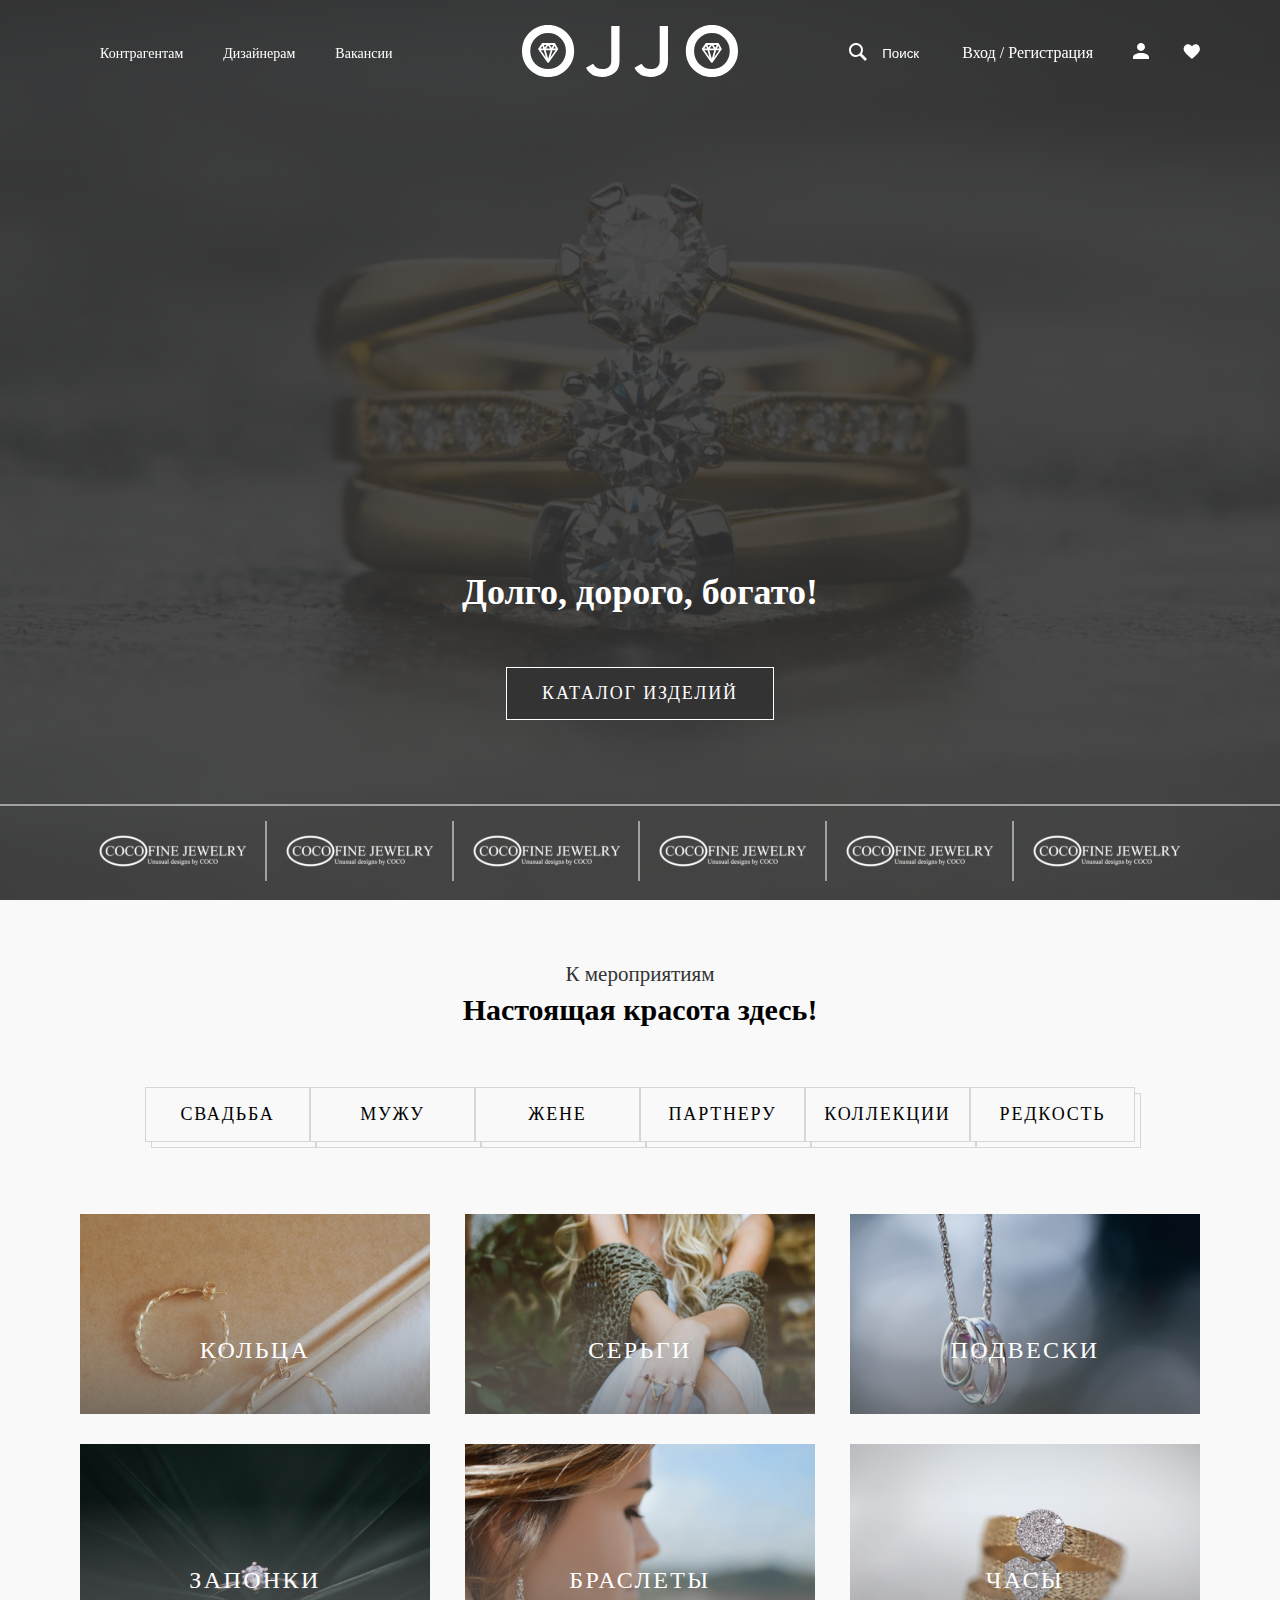
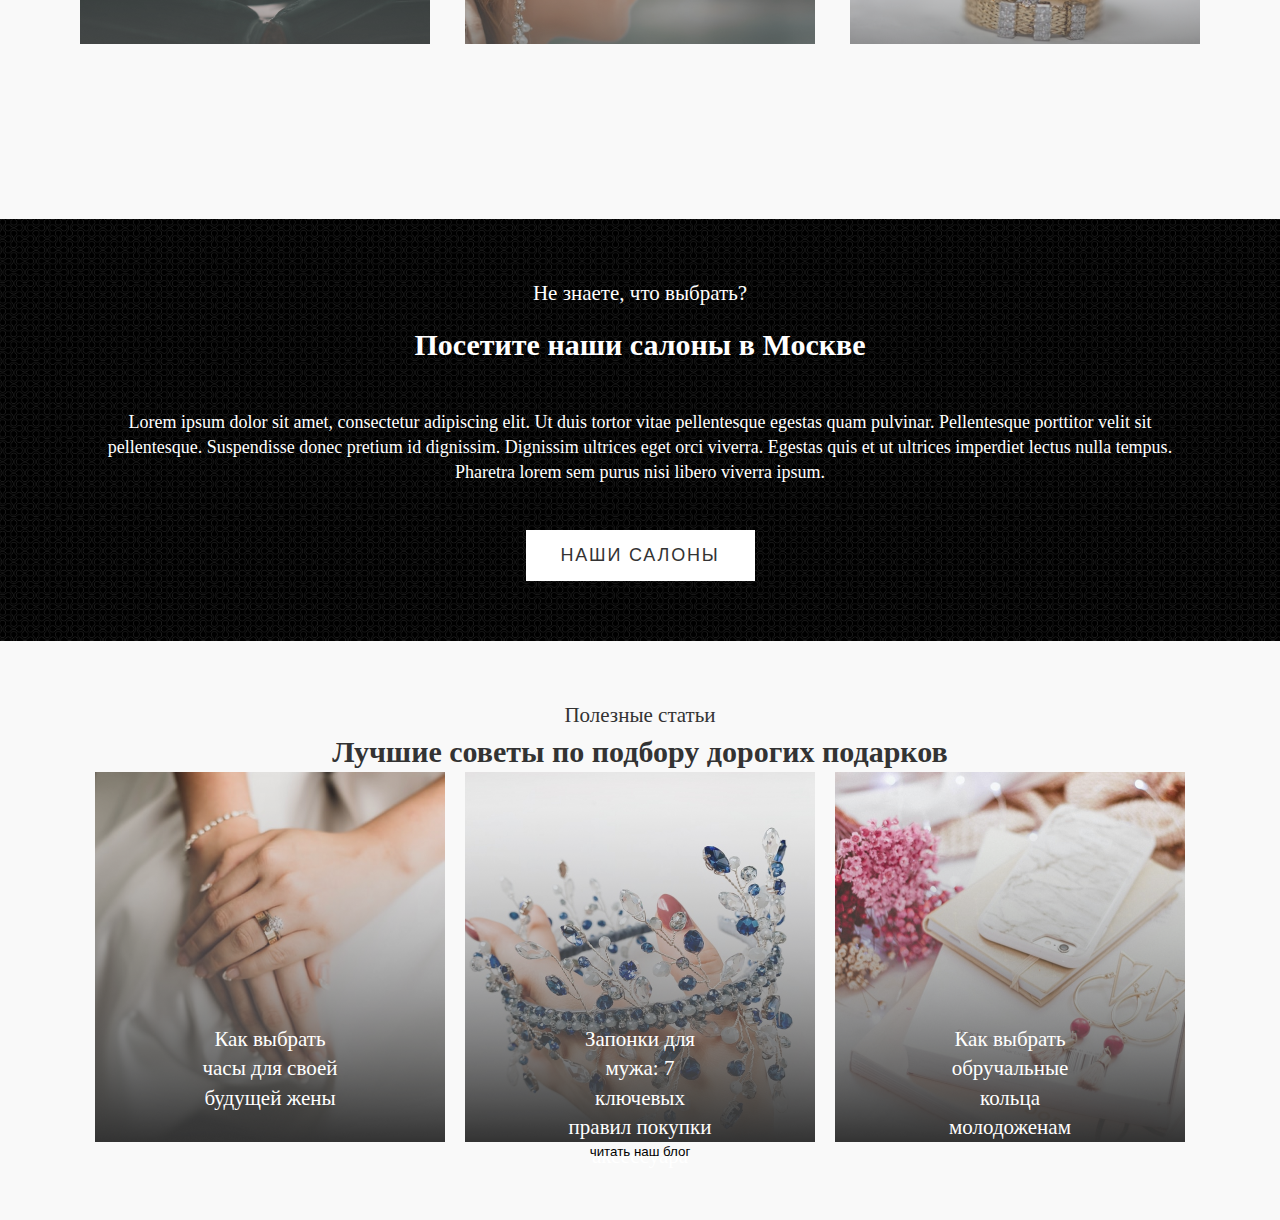
==== index.html @ ea9e864f "3-4 sections" ====
<!DOCTYPE html>
<html lang="en">
	<head>
		<meta charset="UTF-8" />
		<meta http-equiv="X-UA-Compatible" content="IE=edge" />
		<meta name="viewport" content="width=device-width, initial-scale=1.0" />
		<link rel="stylesheet" href="./Aelita/css/style.css" />
		<title>Document</title>
	</head>
	<body>
		<div class="wrapper">
			<!-- ! header -->
			<header class="header">
				<div id="header__scroll">
					<div class="container">
						<div class="header__content">
							<!-- ! left -->
							<nav class="header__left">
								<ul class="header__ul">
									<li><a href="#">Контрагентам</a></li>
									<li><a href="#">Дизайнерам</a></li>
									<li><a href="#">Вакансии</a></li>
								</ul>
							</nav>
							<!-- ! center -->
							<div class="header__center">
								<a href="#">
									<img src="./Aelita/img/logo.svg" />
								</a>
							</div>
							<!-- ! right -->
							<div class="header__right">
								<div class="header__search">
									<button>
										<img src="./Aelita/img/icons/search.svg" />
									</button>
									<input type="text" placeholder="Поиск" />
								</div>
								<div class="header__auth">
									<a href="#">Вход</a>
									<span>/</span>
									<a href="#">Регистрация</a>
								</div>
								<div class="header__prof">
									<button>
										<img src="./Aelita/img/right1.svg" alt="" />
									</button>
									<button>
										<img src="./Aelita/img/right2.svg" alt="" />
									</button>
								</div>
							</div>
						</div>
					</div>
				</div>
			</header>
			<!-- ! main -->
			<main>
				<!-- ! section -->
				<section class="block__one">
					<div class="container">
						<div class="block__one__content">
							<div class="block__one__title">
								<h1>Долго, дорого, богато!</h1>
								<button>каталог изделий</button>
							</div>
						</div>
					</div>

					<div class="advertisement">
						<hr />
						<div class="container">
							<div class="logos">
								<a href="#">
									<img src="./Aelita/img/icons/Rectangle2.svg" alt="" />
								</a>
								<a class="line" href="#">
									<img src="./Aelita/img/icons/Rectangle2.svg" alt="" />
								</a>
								<a class="line" href="#">
									<img src="./Aelita/img/icons/Rectangle2.svg" alt="" />
								</a>
								<a class="line" href="#">
									<img src="./Aelita/img/icons/Rectangle2.svg" alt="" />
								</a>
								<a class="line" href="#">
									<img src="./Aelita/img/icons/Rectangle2.svg" alt="" />
								</a>
								<a class="line" href="#">
									<img src="./Aelita/img/icons/Rectangle2.svg" alt="" />
								</a>
							</div>
						</div>
					</div>
				</section>

				<!-- ! section-2 -->
				<section class="block__two">
					<div class="container">
						<div class="content">
							<div class="titles">
								<p class="title_1">К мероприятиям</p>
								<p class="title_2">Настоящая красота здесь!</p>
							</div>
							<div class="buttons">
								<div class="button">Свадьба</div>
								<div class="button">МУЖУ</div>
								<div class="button">жене</div>
								<div class="button">партнеру</div>
								<div class="button">коллекции</div>
								<div class="button">редкость</div>
							</div>
							<div class="cards">
								<div class="card pic1"><p>Кольца</p></div>
								<div class="card pic2"><p>серьги</p></div>
								<div class="card pic3"><p>подвески</p></div>
								<div class="card pic4"><p>запонки</p></div>
								<div class="card pic5"><p>браслеты</p></div>
								<div class="card pic6"><p>часы</p></div>
							</div>
						</div>
					</div>
				</section>

				<!-- ! section-3 -->
				<section class="block__three">
					<div class="container">
						<div class="block__three__content">
							<div class="titles">
								<p class="title__1">Не знаете, что выбрать?</p>
								<p class="title__2">Посетите наши салоны в Москве</p>
							</div>
							<div class="text">
								<p>
									Lorem ipsum dolor sit amet, consectetur adipiscing elit. Ut
									duis tortor vitae pellentesque egestas quam pulvinar.
									Pellentesque porttitor velit sit pellentesque. Suspendisse
									donec pretium id dignissim. Dignissim ultrices eget orci
									viverra. Egestas quis et ut ultrices imperdiet lectus nulla
									tempus. Pharetra lorem sem purus nisi libero viverra ipsum.
								</p>
							</div>
							<div class="button">
								<button>наши салоны</button>
							</div>
						</div>
					</div>
				</section>

				<!-- ! section-4 -->
				<section class="block__four">
					<div class="container">
						<div class="content">
							<div class="titles">
								<p class="title_1">Полезные статьи</p>
								<p class="title_2">Лучшие советы по подбору дорогих подарков</p>
							</div>
							<div class="cards">
								<div class="card pic1">
									<p>Как выбрать часы для своей будущей жены</p>
								</div>
								<div class="card pic2">
									<p>Запонки для мужа: 7 ключевых правил покупки аксессуара</p>
								</div>
								<div class="card pic3">
									<p>Как выбрать обручальные кольца молодоженам</p>
								</div>
							</div>
							<div class="btn">
								<button>читать наш блог</button>
							</div>
						</div>
					</div>
				</section>
			</main>
			<!-- ! footer -->
			<footer class="footer"></footer>
		</div>
	</body>
</html>
---- Aelita/css/style.css ----
::-webkit-scrollbar{width:10px}::-webkit-scrollbar-track{background-color:#212529;box-shadow:0px 5px 10px red}::-webkit-scrollbar-thumb{background:linear-gradient(to bottom, red, #002fff);border-radius:10px;border:2px solid #15c1e5}*,*:before,*:after{box-sizing:border-box;margin:0;padding:0;list-style:none;text-decoration:none;border:none;background:rgba(0,0,0,0)}body{-webkit-font-smoothing:antialiased;-moz-osx-font-smoothing:grayscale}body{background:url(../img/clients-bg.jpg) center no-repeat fixed;background-size:cover;width:100%;height:100vh}.wrapper{overflow:hidden;display:flex;flex-direction:column;min-height:100vh}.container{margin:0 auto;width:100%;max-width:1160px;padding:0 20px}.header{position:fixed;left:0;right:0;width:100%}#header__scroll{margin:25px 0}.header__content{display:flex;justify-content:space-between;align-items:center}.header__left .header__ul{display:flex;justify-content:center;align-items:center}.header__left .header__ul a{margin:0 20px;font-family:"Gilroy";font-style:normal;font-weight:400;font-size:14px;line-height:150%;color:#fff}.header__right{display:flex;justify-content:center;align-items:center}.header__right .header__search{display:flex;justify-content:center;align-items:center}.header__right .header__search button{display:block;margin-right:15px}.header__right .header__search input{max-width:40px}.header__right .header__search input::-moz-placeholder{color:#fff}.header__right .header__search input:-ms-input-placeholder{color:#fff}.header__right .header__search input::placeholder{color:#fff}.header__right .header__auth{margin:0 40px}.header__right .header__auth a,.header__right .header__auth span{color:#fff}.header__right .header__prof button:last-child{margin-left:30px}.block__one{background:url(../img/bgc.png) center no-repeat;background-size:cover;overflow:hidden;display:flex;flex-direction:column;min-height:100vh}.block__one .block__one__content{width:100%;height:80vh;display:flex;justify-content:center;align-items:end}.block__one .block__one__content .block__one__title{text-align:center}.block__one .block__one__content .block__one__title h1{font-family:"Noto Serif";font-style:normal;font-weight:700;font-size:36px;line-height:49px;text-align:center;color:#fff;margin-bottom:50px}.block__one .block__one__content .block__one__title button{padding:15px 35px;background:#333;border:1px solid #fff;font-family:"Gilroy";font-style:normal;font-weight:500;font-size:18px;line-height:21px;text-align:center;letter-spacing:.1em;text-transform:uppercase;color:#fff;cursor:pointer}.block__one .advertisement{margin-top:auto}.block__one .advertisement hr{border:1px solid #fff;opacity:.5}.block__one .logos{display:flex;flex-wrap:wrap;justify-content:space-around;align-items:center}.block__one .logos a{position:relative;margin:15px 0}.block__one .logos .line::after{content:"";position:absolute;left:-15px;top:0;height:60px;border:1px solid #fff;opacity:.5;cursor:default}.block__one hr{border:1px solid #fff;opacity:.5}.block__two{background:#f9f9f9;position:relative;z-index:1}.block__two .content{display:flex;flex-direction:column;justify-content:center;align-items:center;padding:60px 0}.block__two .titles{display:flex;flex-direction:column;align-items:center}.block__two .title_1{font-family:"Gilroy";font-style:normal;font-weight:400;font-size:21px;line-height:140%;color:#333}.block__two .title_2{font-family:"Noto Serif";font-style:normal;font-weight:700;font-size:30px;line-height:41px}.block__two .buttons{display:flex;flex-wrap:wrap;justify-content:space-between;margin:57px 0}.block__two .buttons .button{display:flex;justify-content:center;align-items:center;position:relative;width:165px;height:55px;background:#f9f9f9;border:1px solid #d6d6d6;font-style:normal;font-weight:500;font-size:18px;line-height:21px;letter-spacing:.1em;text-transform:uppercase;cursor:pointer;transition:.7s}.block__two .buttons .button:hover{background:#333;color:#fff}.block__two .buttons .button::after{content:"";position:absolute;left:5px;top:5px;background-color:#f9f9f9;border:1px solid #d6d6d6;width:165px;height:55px;z-index:-1}.block__two .cards{margin-bottom:100px;display:flex;flex-wrap:wrap;justify-content:space-between;align-items:center}.block__two .card{display:flex;justify-content:center;align-items:flex-end;margin:15px 0;width:350px;height:200px;cursor:pointer}.block__two .card p{margin-bottom:50px;font-style:normal;font-weight:500;font-size:24px;line-height:28px;letter-spacing:.1em;text-transform:uppercase;color:#fff}.block__two .pic1{background:url(../img/cards/pic1.png)}.block__two .pic2{background:url(../img/cards/pic2.png)}.block__two .pic3{background:url(../img/cards/pic3.png)}.block__two .pic4{background:url(../img/cards/pic4.png)}.block__two .pic5{background:url(../img/cards/pic5.png)}.block__two .pic6{background:url(../img/cards/pic6.png)}.block__three{background:url(../img/back3.png) center no-repeat;background-size:cover;overflow:hidden;display:flex;flex-direction:column;align-items:center}.block__three .block__three__content{padding:60px 0;width:100%;text-align:center}.block__three .block__three__content .title__1{margin-bottom:15px;font-style:normal;font-weight:400;font-size:21px;line-height:140%;color:#fff}.block__three .block__three__content .title__2{margin-bottom:45px;font-style:normal;font-weight:700;font-size:30px;line-height:41px;color:#fff}.block__three .block__three__content .text{display:flex;justify-content:center;align-items:center;margin-bottom:45px}.block__three .block__three__content .text p{font-style:normal;font-size:18px;line-height:140%;color:#fff}.block__three .block__three__content .button button{padding:15px 35px;font-style:normal;font-weight:500;font-size:18px;line-height:21px;text-align:center;letter-spacing:.1em;text-transform:uppercase;color:#333;background:#fff}.block__four{background:#f9f9f9}.block__four .content{padding:60px 0;display:flex;flex-direction:column;justify-content:center;align-items:center;text-align:center}.block__four .content .title_1{font-style:normal;font-weight:400;font-size:21px;line-height:140%;color:#333}.block__four .content .title_2{font-style:normal;font-weight:700;font-size:30px;line-height:41px;color:#333}.block__four .content .cards{display:flex;flex-wrap:wrap;justify-content:space-between;align-items:center}.block__four .content .cards .card{display:flex;justify-content:center;align-items:flex-end;width:350px;height:370px;margin:0 10px}.block__four .content .cards .card p{margin-bottom:30px;width:154px;height:87px;font-style:normal;font-weight:400;font-size:21px;line-height:140%;color:#fff}.block__four .content .cards .pic1{background:url(../img/back3-1.png)}.block__four .content .cards .pic2{background:url(../img/back3-2.png)}.block__four .content .cards .pic3{background:url(../img/back3-3.png)}.footer{margin-top:auto}
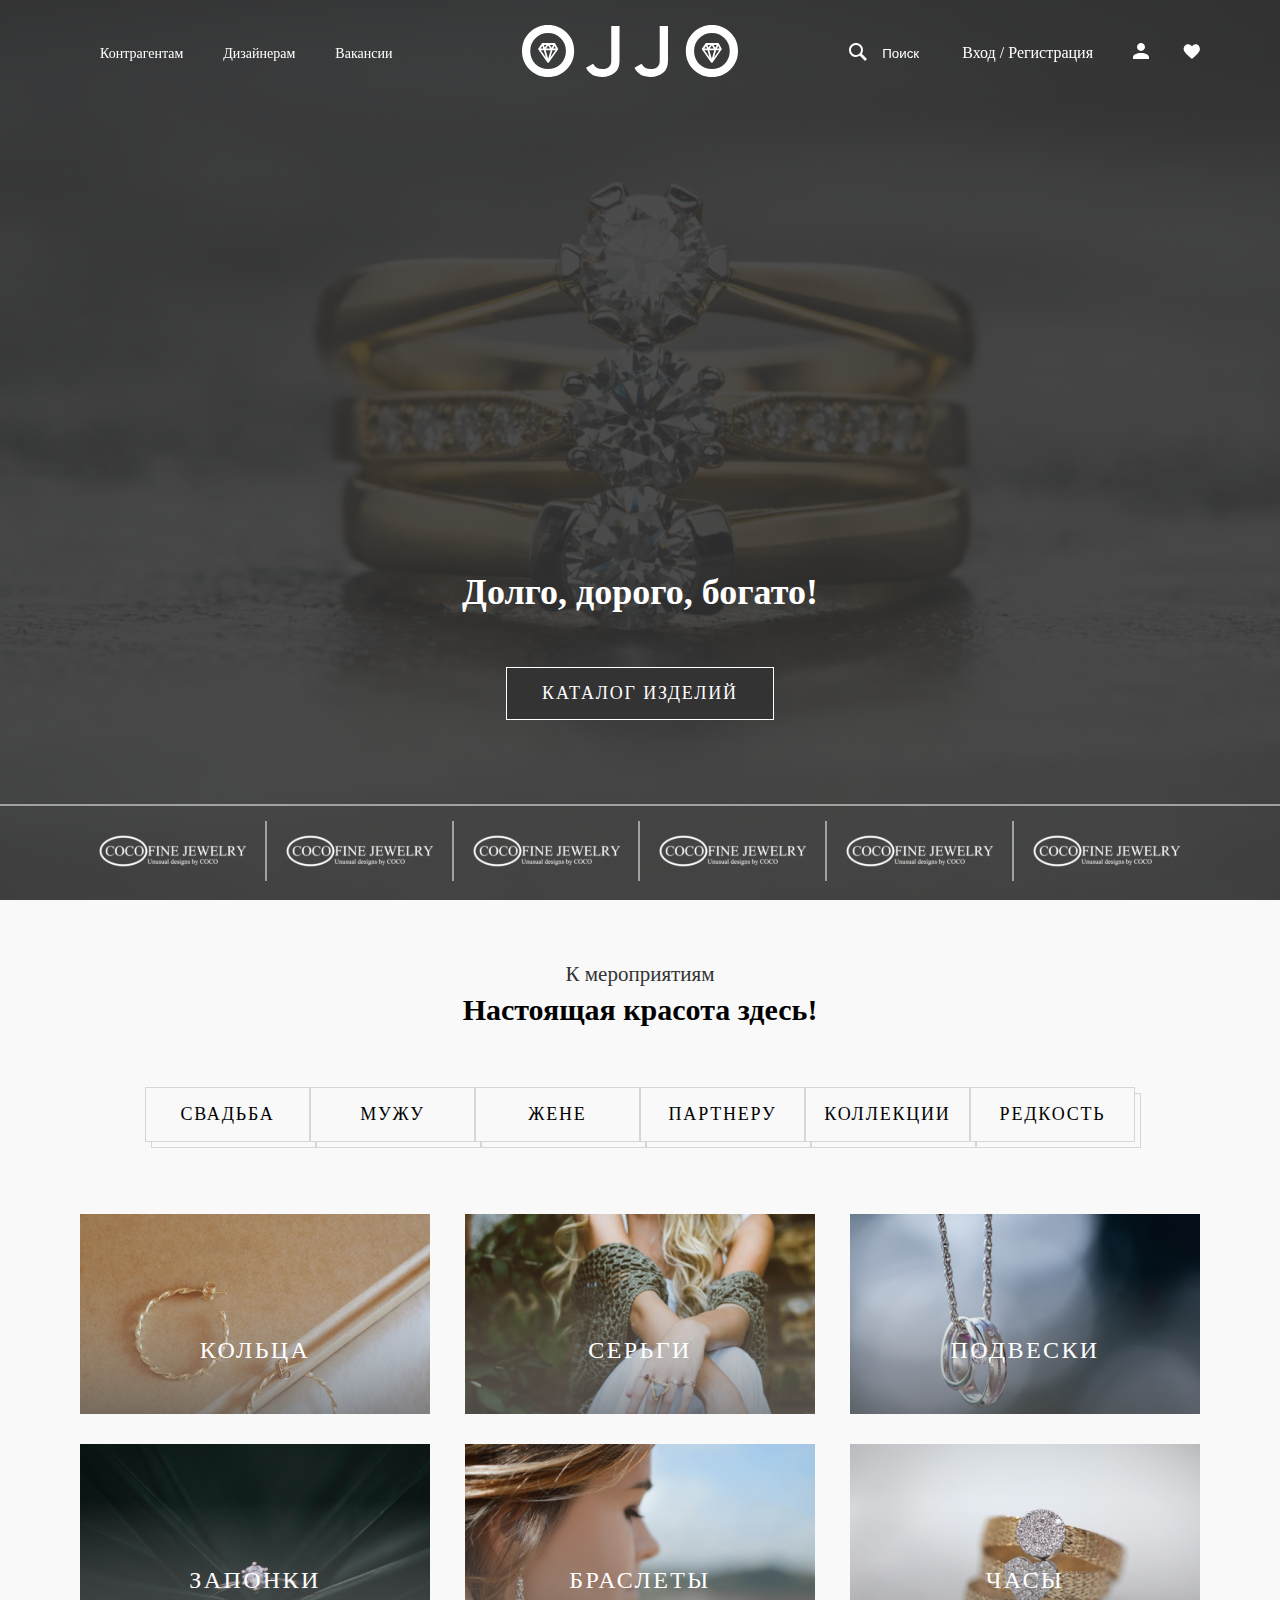
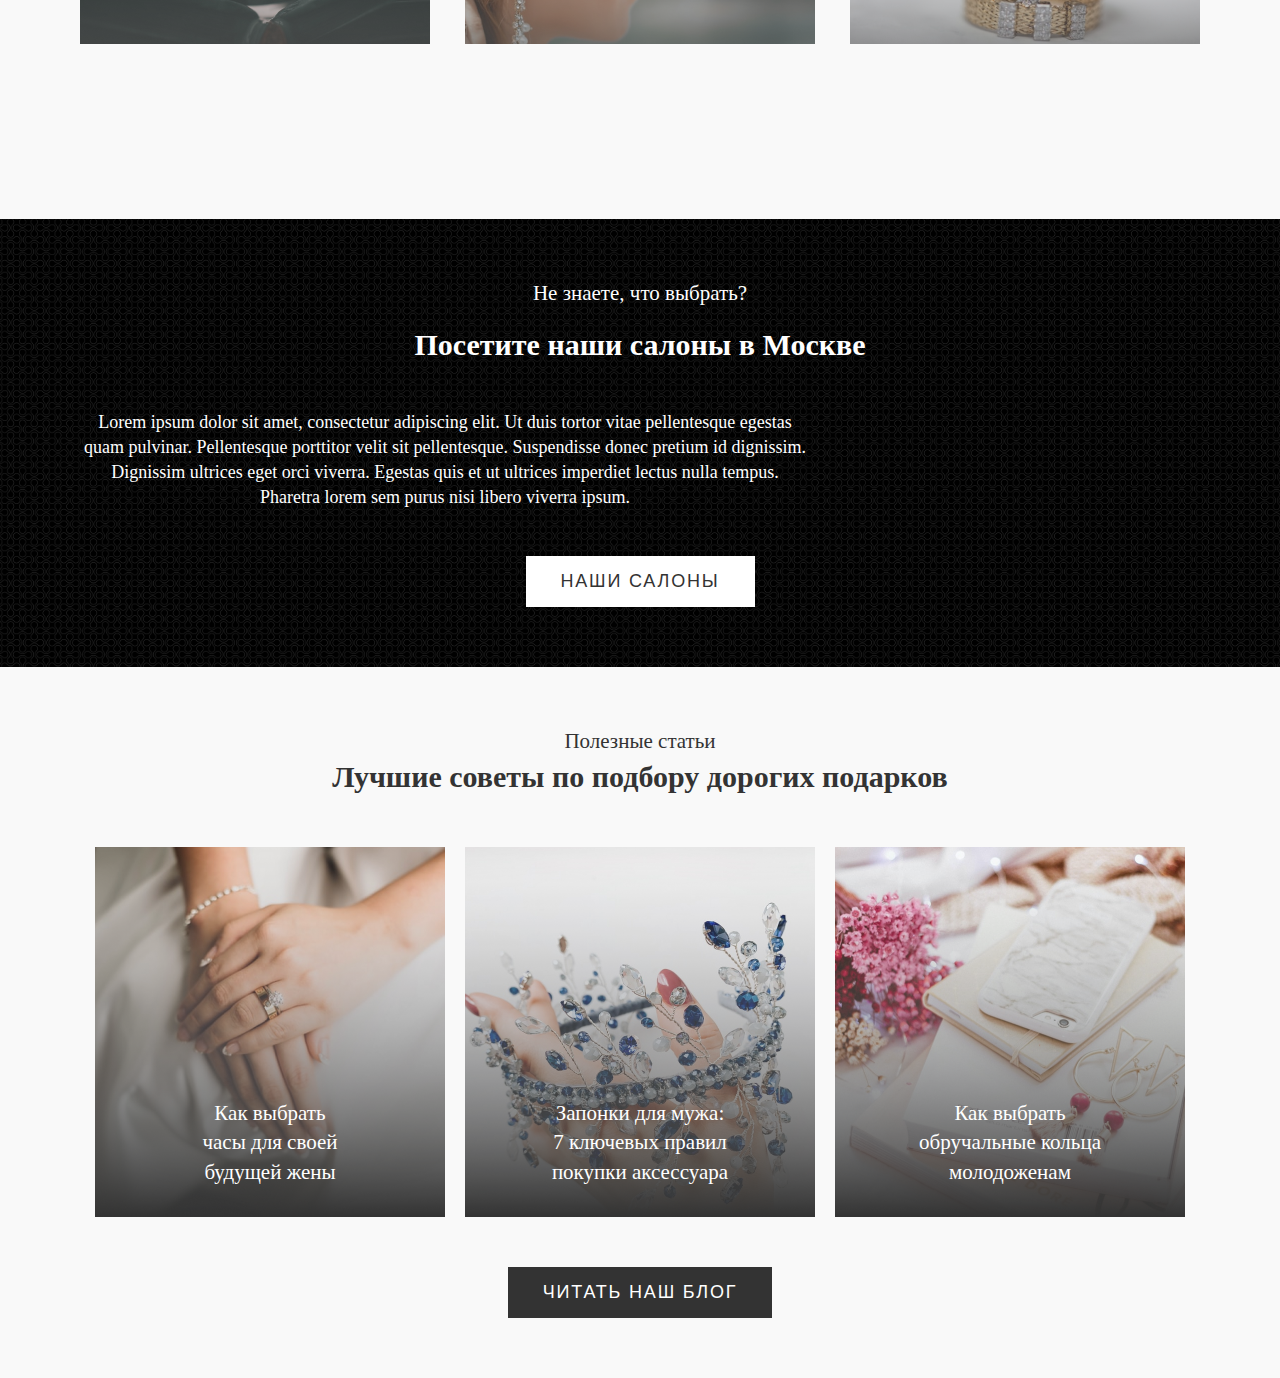
==== commit 8d81b424: "fixing some elements" ====
--- a/index.html
+++ b/index.html
@@ -157,13 +157,13 @@
 							</div>
 							<div class="cards">
 								<div class="card pic1">
-									<p>Как выбрать часы для своей будущей жены</p>
+									<p>Как выбрать <br> часы для своей <br> будущей жены</p>
 								</div>
 								<div class="card pic2">
-									<p>Запонки для мужа: 7 ключевых правил покупки аксессуара</p>
+									<p>Запонки для мужа: <br> 7 ключевых правил <br> покупки аксессуара</p>
 								</div>
 								<div class="card pic3">
-									<p>Как выбрать обручальные кольца молодоженам</p>
+									<p>Как выбрать <br> обручальные кольца <br> молодоженам</p>
 								</div>
 							</div>
 							<div class="btn">
--- a/Aelita/css/style.css
+++ b/Aelita/css/style.css
@@ -1 +1 @@
-::-webkit-scrollbar{width:10px}::-webkit-scrollbar-track{background-color:#212529;box-shadow:0px 5px 10px red}::-webkit-scrollbar-thumb{background:linear-gradient(to bottom, red, #002fff);border-radius:10px;border:2px solid #15c1e5}*,*:before,*:after{box-sizing:border-box;margin:0;padding:0;list-style:none;text-decoration:none;border:none;background:rgba(0,0,0,0)}body{-webkit-font-smoothing:antialiased;-moz-osx-font-smoothing:grayscale}body{background:url(../img/clients-bg.jpg) center no-repeat fixed;background-size:cover;width:100%;height:100vh}.wrapper{overflow:hidden;display:flex;flex-direction:column;min-height:100vh}.container{margin:0 auto;width:100%;max-width:1160px;padding:0 20px}.header{position:fixed;left:0;right:0;width:100%}#header__scroll{margin:25px 0}.header__content{display:flex;justify-content:space-between;align-items:center}.header__left .header__ul{display:flex;justify-content:center;align-items:center}.header__left .header__ul a{margin:0 20px;font-family:"Gilroy";font-style:normal;font-weight:400;font-size:14px;line-height:150%;color:#fff}.header__right{display:flex;justify-content:center;align-items:center}.header__right .header__search{display:flex;justify-content:center;align-items:center}.header__right .header__search button{display:block;margin-right:15px}.header__right .header__search input{max-width:40px}.header__right .header__search input::-moz-placeholder{color:#fff}.header__right .header__search input:-ms-input-placeholder{color:#fff}.header__right .header__search input::placeholder{color:#fff}.header__right .header__auth{margin:0 40px}.header__right .header__auth a,.header__right .header__auth span{color:#fff}.header__right .header__prof button:last-child{margin-left:30px}.block__one{background:url(../img/bgc.png) center no-repeat;background-size:cover;overflow:hidden;display:flex;flex-direction:column;min-height:100vh}.block__one .block__one__content{width:100%;height:80vh;display:flex;justify-content:center;align-items:end}.block__one .block__one__content .block__one__title{text-align:center}.block__one .block__one__content .block__one__title h1{font-family:"Noto Serif";font-style:normal;font-weight:700;font-size:36px;line-height:49px;text-align:center;color:#fff;margin-bottom:50px}.block__one .block__one__content .block__one__title button{padding:15px 35px;background:#333;border:1px solid #fff;font-family:"Gilroy";font-style:normal;font-weight:500;font-size:18px;line-height:21px;text-align:center;letter-spacing:.1em;text-transform:uppercase;color:#fff;cursor:pointer}.block__one .advertisement{margin-top:auto}.block__one .advertisement hr{border:1px solid #fff;opacity:.5}.block__one .logos{display:flex;flex-wrap:wrap;justify-content:space-around;align-items:center}.block__one .logos a{position:relative;margin:15px 0}.block__one .logos .line::after{content:"";position:absolute;left:-15px;top:0;height:60px;border:1px solid #fff;opacity:.5;cursor:default}.block__one hr{border:1px solid #fff;opacity:.5}.block__two{background:#f9f9f9;position:relative;z-index:1}.block__two .content{display:flex;flex-direction:column;justify-content:center;align-items:center;padding:60px 0}.block__two .titles{display:flex;flex-direction:column;align-items:center}.block__two .title_1{font-family:"Gilroy";font-style:normal;font-weight:400;font-size:21px;line-height:140%;color:#333}.block__two .title_2{font-family:"Noto Serif";font-style:normal;font-weight:700;font-size:30px;line-height:41px}.block__two .buttons{display:flex;flex-wrap:wrap;justify-content:space-between;margin:57px 0}.block__two .buttons .button{display:flex;justify-content:center;align-items:center;position:relative;width:165px;height:55px;background:#f9f9f9;border:1px solid #d6d6d6;font-style:normal;font-weight:500;font-size:18px;line-height:21px;letter-spacing:.1em;text-transform:uppercase;cursor:pointer;transition:.7s}.block__two .buttons .button:hover{background:#333;color:#fff}.block__two .buttons .button::after{content:"";position:absolute;left:5px;top:5px;background-color:#f9f9f9;border:1px solid #d6d6d6;width:165px;height:55px;z-index:-1}.block__two .cards{margin-bottom:100px;display:flex;flex-wrap:wrap;justify-content:space-between;align-items:center}.block__two .card{display:flex;justify-content:center;align-items:flex-end;margin:15px 0;width:350px;height:200px;cursor:pointer}.block__two .card p{margin-bottom:50px;font-style:normal;font-weight:500;font-size:24px;line-height:28px;letter-spacing:.1em;text-transform:uppercase;color:#fff}.block__two .pic1{background:url(../img/cards/pic1.png)}.block__two .pic2{background:url(../img/cards/pic2.png)}.block__two .pic3{background:url(../img/cards/pic3.png)}.block__two .pic4{background:url(../img/cards/pic4.png)}.block__two .pic5{background:url(../img/cards/pic5.png)}.block__two .pic6{background:url(../img/cards/pic6.png)}.block__three{background:url(../img/back3.png) center no-repeat;background-size:cover;overflow:hidden;display:flex;flex-direction:column;align-items:center}.block__three .block__three__content{padding:60px 0;width:100%;text-align:center}.block__three .block__three__content .title__1{margin-bottom:15px;font-style:normal;font-weight:400;font-size:21px;line-height:140%;color:#fff}.block__three .block__three__content .title__2{margin-bottom:45px;font-style:normal;font-weight:700;font-size:30px;line-height:41px;color:#fff}.block__three .block__three__content .text{display:flex;justify-content:center;align-items:center;margin-bottom:45px}.block__three .block__three__content .text p{font-style:normal;font-size:18px;line-height:140%;color:#fff}.block__three .block__three__content .button button{padding:15px 35px;font-style:normal;font-weight:500;font-size:18px;line-height:21px;text-align:center;letter-spacing:.1em;text-transform:uppercase;color:#333;background:#fff}.block__four{background:#f9f9f9}.block__four .content{padding:60px 0;display:flex;flex-direction:column;justify-content:center;align-items:center;text-align:center}.block__four .content .title_1{font-style:normal;font-weight:400;font-size:21px;line-height:140%;color:#333}.block__four .content .title_2{font-style:normal;font-weight:700;font-size:30px;line-height:41px;color:#333}.block__four .content .cards{display:flex;flex-wrap:wrap;justify-content:space-between;align-items:center}.block__four .content .cards .card{display:flex;justify-content:center;align-items:flex-end;width:350px;height:370px;margin:0 10px}.block__four .content .cards .card p{margin-bottom:30px;width:154px;height:87px;font-style:normal;font-weight:400;font-size:21px;line-height:140%;color:#fff}.block__four .content .cards .pic1{background:url(../img/back3-1.png)}.block__four .content .cards .pic2{background:url(../img/back3-2.png)}.block__four .content .cards .pic3{background:url(../img/back3-3.png)}.footer{margin-top:auto}+::-webkit-scrollbar{width:10px}::-webkit-scrollbar-track{background-color:#212529;box-shadow:0px 5px 10px red}::-webkit-scrollbar-thumb{background:linear-gradient(to bottom, red, #002fff);border-radius:10px;border:2px solid #15c1e5}*,*:before,*:after{box-sizing:border-box;margin:0;padding:0;list-style:none;text-decoration:none;border:none;background:rgba(0,0,0,0)}body{-webkit-font-smoothing:antialiased;-moz-osx-font-smoothing:grayscale}body{background:url(../img/clients-bg.jpg) center no-repeat fixed;background-size:cover;width:100%;height:100vh}.wrapper{overflow:hidden;display:flex;flex-direction:column;min-height:100vh}.container{margin:0 auto;width:100%;max-width:1160px;padding:0 20px}.header{position:fixed;left:0;right:0;width:100%}#header__scroll{margin:25px 0}.header__content{display:flex;justify-content:space-between;align-items:center}.header__left .header__ul{display:flex;justify-content:center;align-items:center}.header__left .header__ul a{margin:0 20px;font-family:"Gilroy";font-style:normal;font-weight:400;font-size:14px;line-height:150%;color:#fff}.header__right{display:flex;justify-content:center;align-items:center}.header__right .header__search{display:flex;justify-content:center;align-items:center}.header__right .header__search button{display:block;margin-right:15px}.header__right .header__search input{max-width:40px}.header__right .header__search input::-moz-placeholder{color:#fff}.header__right .header__search input:-ms-input-placeholder{color:#fff}.header__right .header__search input::placeholder{color:#fff}.header__right .header__auth{margin:0 40px}.header__right .header__auth a,.header__right .header__auth span{color:#fff}.header__right .header__prof button:last-child{margin-left:30px}.block__one{background:url(../img/bgc.png) center no-repeat;background-size:cover;overflow:hidden;display:flex;flex-direction:column;min-height:100vh}.block__one .block__one__content{width:100%;height:80vh;display:flex;justify-content:center;align-items:end}.block__one .block__one__content .block__one__title{text-align:center}.block__one .block__one__content .block__one__title h1{font-family:"Noto Serif";font-style:normal;font-weight:700;font-size:36px;line-height:49px;text-align:center;color:#fff;margin-bottom:50px}.block__one .block__one__content .block__one__title button{padding:15px 35px;background:#333;border:1px solid #fff;font-family:"Gilroy";font-style:normal;font-weight:500;font-size:18px;line-height:21px;text-align:center;letter-spacing:.1em;text-transform:uppercase;color:#fff;cursor:pointer}.block__one .advertisement{margin-top:auto}.block__one .advertisement hr{border:1px solid #fff;opacity:.5}.block__one .logos{display:flex;flex-wrap:wrap;justify-content:space-around;align-items:center}.block__one .logos a{position:relative;margin:15px 0}.block__one .logos .line::after{content:"";position:absolute;left:-15px;top:0;height:60px;border:1px solid #fff;opacity:.5;cursor:default}.block__one hr{border:1px solid #fff;opacity:.5}.block__two{background:#f9f9f9;position:relative;z-index:1}.block__two .content{display:flex;flex-direction:column;justify-content:center;align-items:center;padding:60px 0}.block__two .titles{display:flex;flex-direction:column;align-items:center}.block__two .title_1{font-family:"Gilroy";font-style:normal;font-weight:400;font-size:21px;line-height:140%;color:#333}.block__two .title_2{font-family:"Noto Serif";font-style:normal;font-weight:700;font-size:30px;line-height:41px}.block__two .buttons{display:flex;flex-wrap:wrap;justify-content:space-between;margin:57px 0}.block__two .buttons .button{display:flex;justify-content:center;align-items:center;position:relative;width:165px;height:55px;background:#f9f9f9;border:1px solid #d6d6d6;font-style:normal;font-weight:500;font-size:18px;line-height:21px;letter-spacing:.1em;text-transform:uppercase;cursor:pointer;transition:.7s}.block__two .buttons .button:hover{background:#333;color:#fff}.block__two .buttons .button::after{content:"";position:absolute;left:5px;top:5px;background-color:#f9f9f9;border:1px solid #d6d6d6;width:165px;height:55px;z-index:-1}.block__two .cards{margin-bottom:100px;display:flex;flex-wrap:wrap;justify-content:space-between;align-items:center}.block__two .card{display:flex;justify-content:center;align-items:flex-end;margin:15px 0;width:350px;height:200px;cursor:pointer}.block__two .card p{margin-bottom:50px;font-style:normal;font-weight:500;font-size:24px;line-height:28px;letter-spacing:.1em;text-transform:uppercase;color:#fff}.block__two .pic1{background:url(../img/cards/pic1.png)}.block__two .pic2{background:url(../img/cards/pic2.png)}.block__two .pic3{background:url(../img/cards/pic3.png)}.block__two .pic4{background:url(../img/cards/pic4.png)}.block__two .pic5{background:url(../img/cards/pic5.png)}.block__two .pic6{background:url(../img/cards/pic6.png)}.block__three{background:url(../img/back3.png) center no-repeat;background-size:cover;overflow:hidden;display:flex;flex-direction:column;align-items:center;justify-content:center}.block__three .block__three__content{padding:60px 0;width:100%;text-align:center}.block__three .block__three__content .title__1{margin-bottom:15px;font-style:normal;font-weight:400;font-size:21px;line-height:140%;color:#fff}.block__three .block__three__content .title__2{margin-bottom:45px;font-style:normal;font-weight:700;font-size:30px;line-height:41px;color:#fff}.block__three .block__three__content .text{display:flex;justify-content:center;align-items:center;max-width:730px;margin-bottom:45px}.block__three .block__three__content .text p{font-style:normal;font-size:18px;line-height:140%;color:#fff}.block__three .block__three__content .button button{padding:15px 35px;font-style:normal;font-weight:500;font-size:18px;line-height:21px;text-align:center;letter-spacing:.1em;text-transform:uppercase;color:#333;background:#fff}.block__four{background:#f9f9f9}.block__four .content{padding:60px 0;display:flex;flex-direction:column;justify-content:center;align-items:center;text-align:center}.block__four .content .title_1{font-style:normal;font-weight:400;font-size:21px;line-height:140%;color:#333}.block__four .content .title_2{font-style:normal;font-weight:700;font-size:30px;line-height:41px;color:#333}.block__four .content .cards{display:flex;flex-wrap:wrap;justify-content:space-between;align-items:center;margin:50px 0 50px 0}.block__four .content .cards .card{display:flex;justify-content:center;align-items:flex-end;width:350px;height:370px;margin:0 10px}.block__four .content .cards .card p{margin-bottom:30px;font-style:normal;font-weight:400;font-size:21px;line-height:140%;color:#fff}.block__four .content .cards .pic1{background:url(../img/back3-1.png)}.block__four .content .cards .pic2{background:url(../img/back3-2.png)}.block__four .content .cards .pic3{background:url(../img/back3-3.png)}.block__four .content button{padding:15px 35px;font-style:normal;font-weight:500;font-size:18px;line-height:21px;letter-spacing:.1em;text-transform:uppercase;color:#fff;background:#333}.footer{margin-top:auto}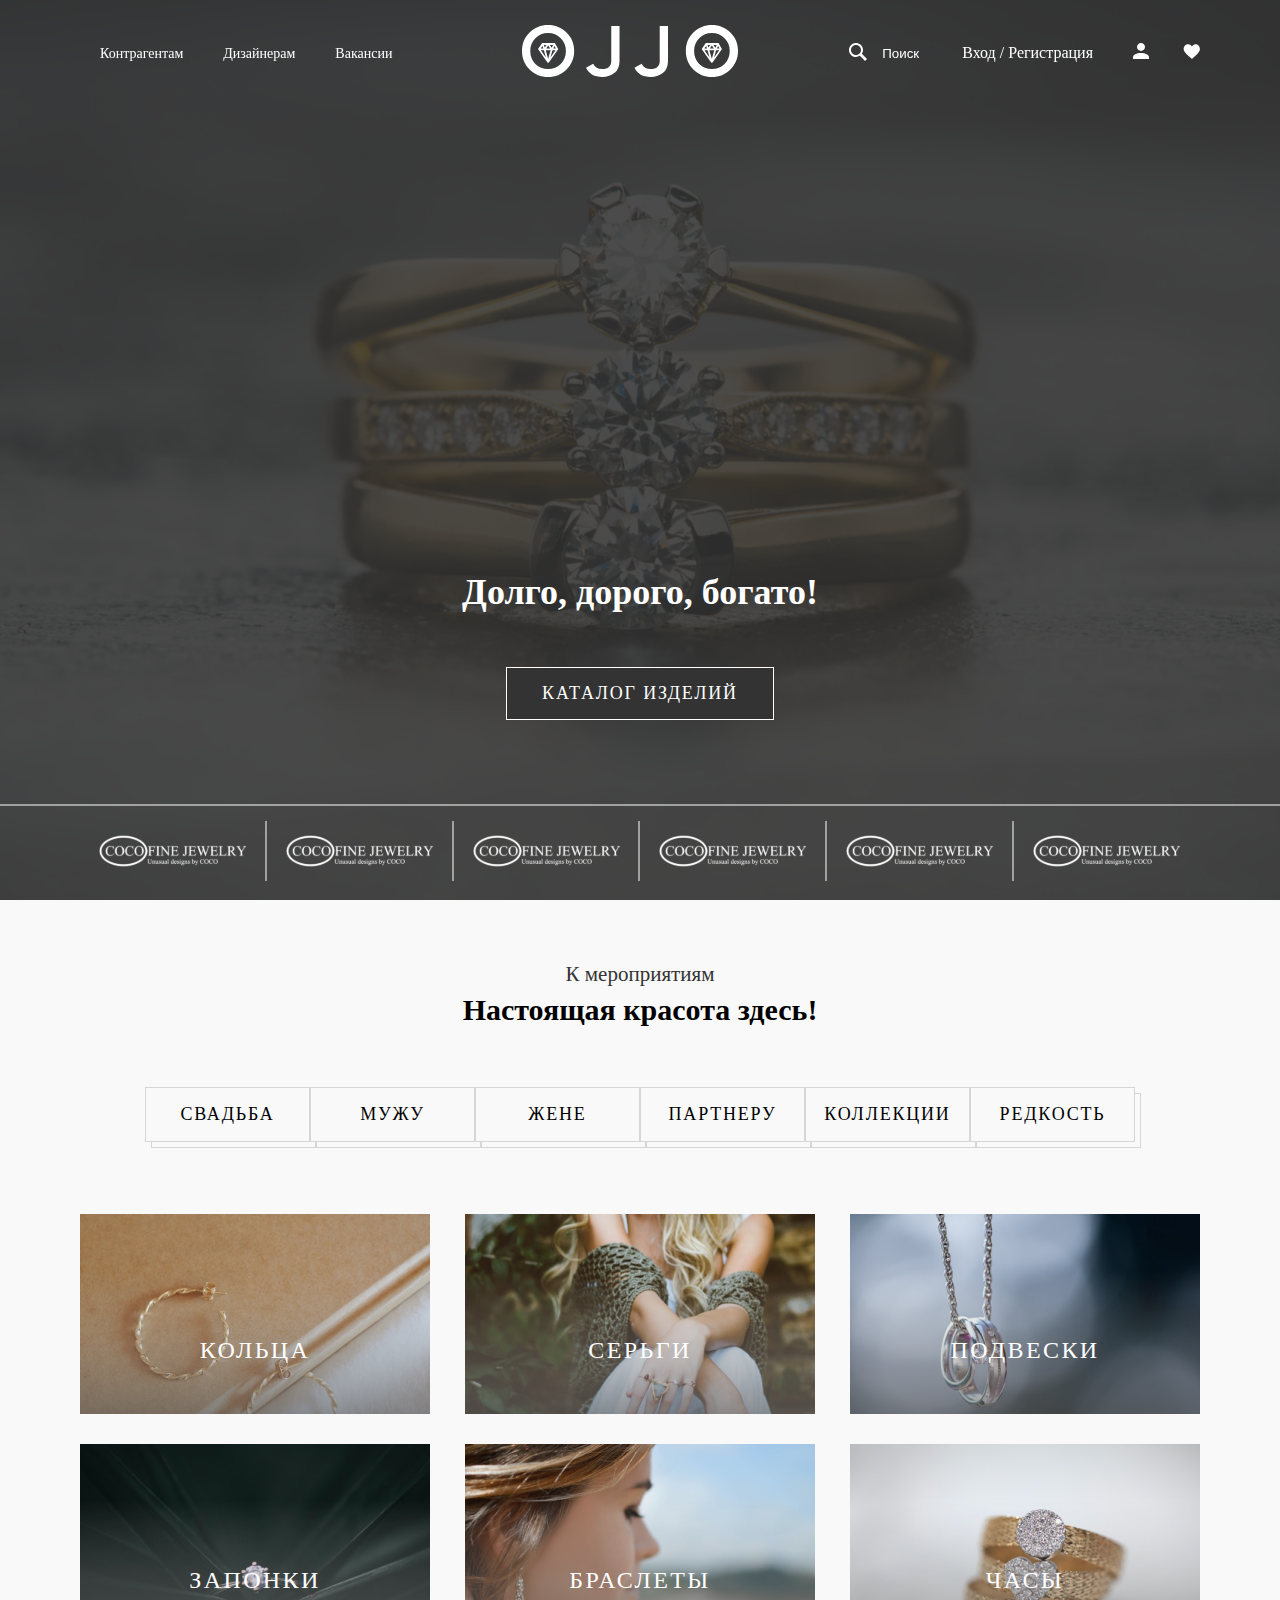
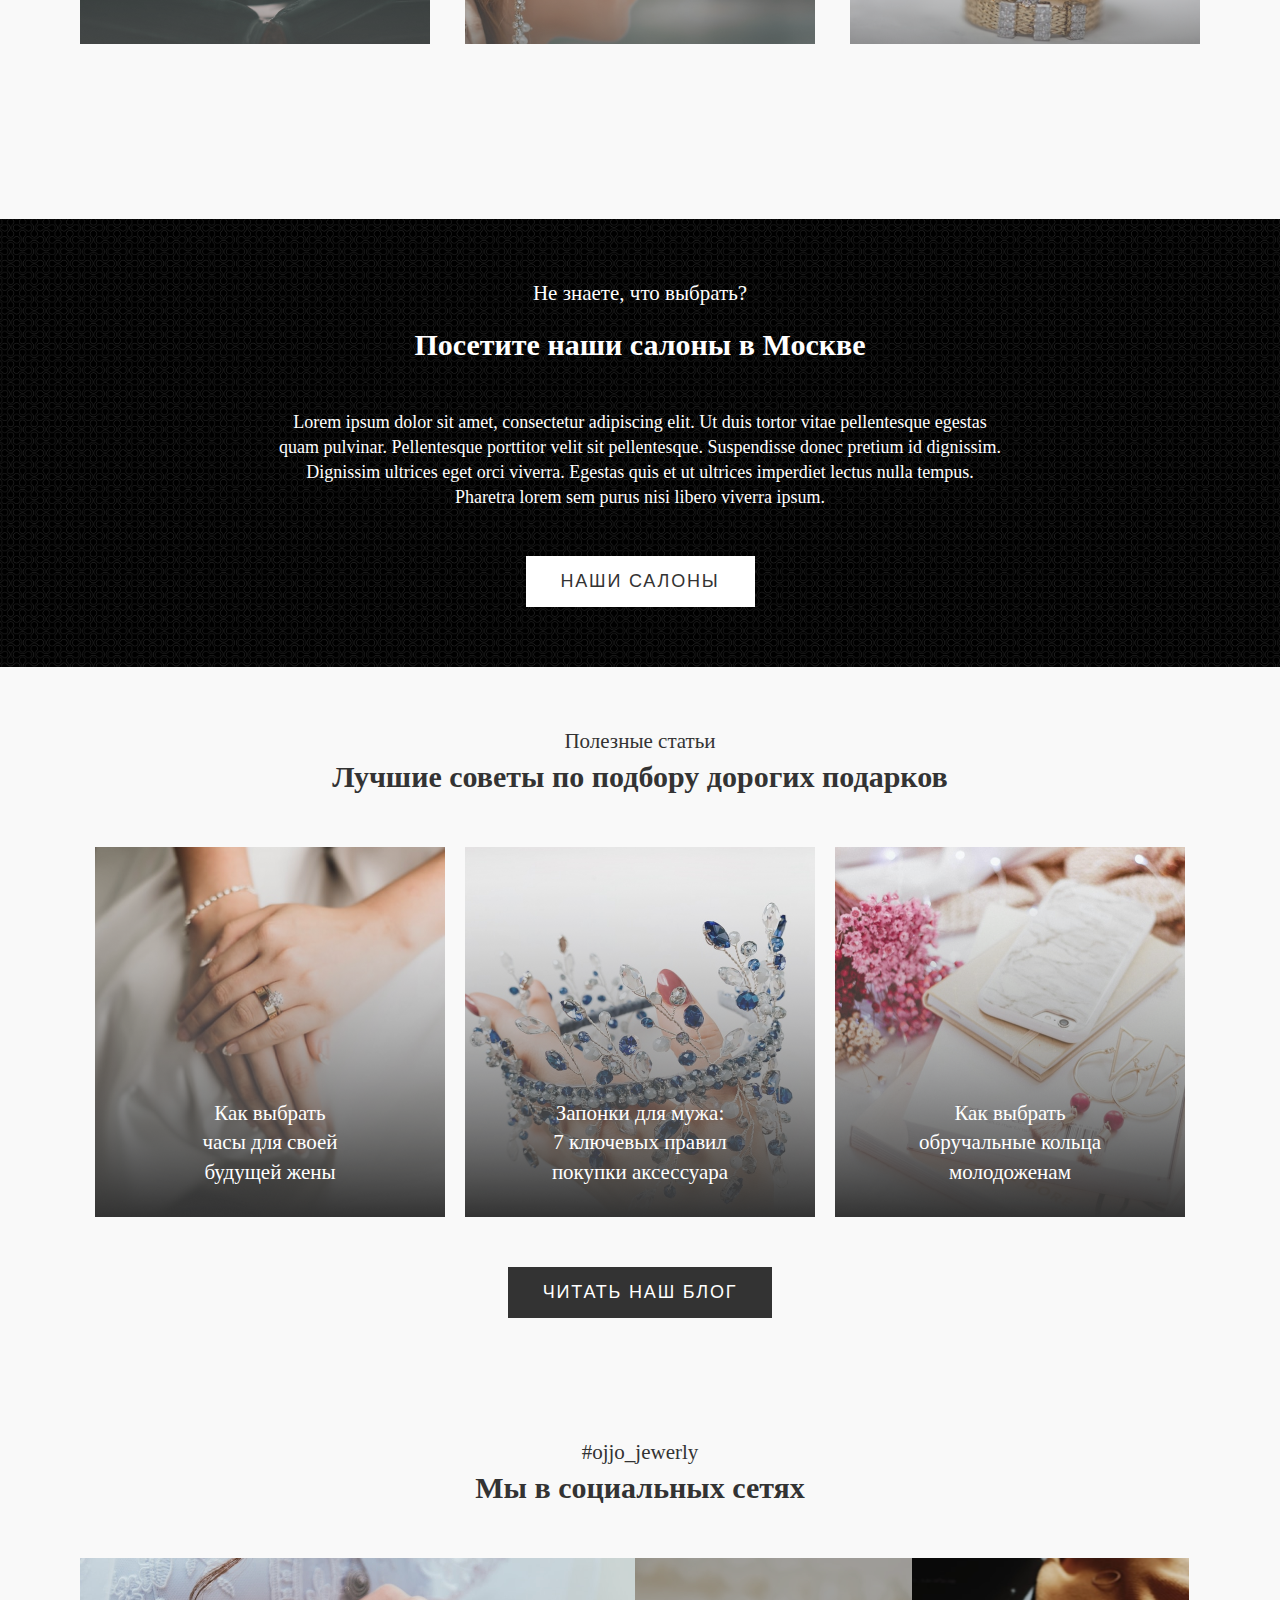
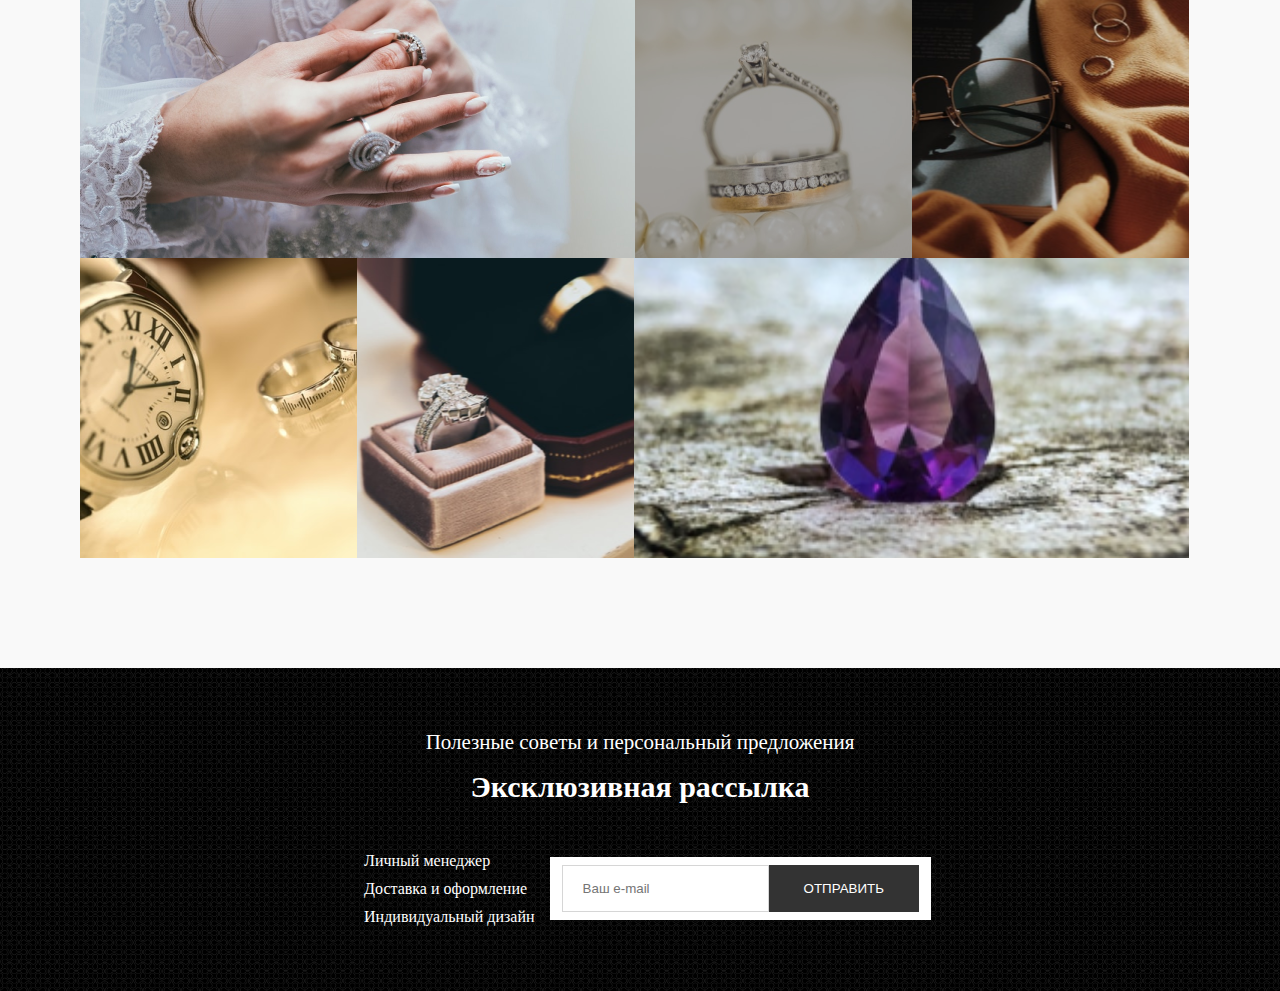
==== commit 3c69c056: "NewPart" ====
--- a/index.html
+++ b/index.html
@@ -157,17 +157,75 @@
 							</div>
 							<div class="cards">
 								<div class="card pic1">
-									<p>Как выбрать <br> часы для своей <br> будущей жены</p>
+									<p>
+										Как выбрать <br />
+										часы для своей <br />
+										будущей жены
+									</p>
 								</div>
 								<div class="card pic2">
-									<p>Запонки для мужа: <br> 7 ключевых правил <br> покупки аксессуара</p>
+									<p>
+										Запонки для мужа: <br />
+										7 ключевых правил <br />
+										покупки аксессуара
+									</p>
 								</div>
 								<div class="card pic3">
-									<p>Как выбрать <br> обручальные кольца <br> молодоженам</p>
+									<p>
+										Как выбрать <br />
+										обручальные кольца <br />
+										молодоженам
+									</p>
 								</div>
 							</div>
 							<div class="btn">
 								<button>читать наш блог</button>
+							</div>
+						</div>
+					</div>
+				</section>
+
+				<!-- !Section -5 -->
+
+				<section class="block__five">
+					<div class="container">
+						<div class="content">
+							<div class="titles">
+								<p class="title_1">#ojjo_jewerly</p>
+								<p class="title_2">Мы в социальных сетях</p>
+							</div>
+							<div class="cards">
+								<div class="card pic1"></div>
+								<div class="card pic2"></div>
+								<div class="card pic3"></div>
+								<div class="card pic4"></div>
+								<div class="card pic5"></div>
+								<div class="card pic6"></div>
+							</div>
+						</div>
+					</div>
+				</section>
+
+				<!-- !Section 6 -->
+				<section class="block__six">
+					<div class="container">
+						<div class="content">
+							<div class="titles">
+								<p class="title_1">Полезные советы и персональный предложения</p>
+								<p class="title_2">Эксклюзивная рассылка</p>
+							</div>
+							<div class="info">
+								<div class="info__left">
+									<p class="info__text">Личный менеджер</p>
+									<p class="info__text">Доставка и оформление</p>
+									<p class="info__text">Индивидуальный дизайн</p>
+								</div>
+								<div class="info__right">
+									<form action="/">
+										<input type="text" placeholder="Ваш e-mail">
+										<button type="submit">отправить</button>
+									</form>
+								</div>
 							</div>
 						</div>
 					</div>
--- a/Aelita/css/style.css
+++ b/Aelita/css/style.css
@@ -1 +1 @@
-::-webkit-scrollbar{width:10px}::-webkit-scrollbar-track{background-color:#212529;box-shadow:0px 5px 10px red}::-webkit-scrollbar-thumb{background:linear-gradient(to bottom, red, #002fff);border-radius:10px;border:2px solid #15c1e5}*,*:before,*:after{box-sizing:border-box;margin:0;padding:0;list-style:none;text-decoration:none;border:none;background:rgba(0,0,0,0)}body{-webkit-font-smoothing:antialiased;-moz-osx-font-smoothing:grayscale}body{background:url(../img/clients-bg.jpg) center no-repeat fixed;background-size:cover;width:100%;height:100vh}.wrapper{overflow:hidden;display:flex;flex-direction:column;min-height:100vh}.container{margin:0 auto;width:100%;max-width:1160px;padding:0 20px}.header{position:fixed;left:0;right:0;width:100%}#header__scroll{margin:25px 0}.header__content{display:flex;justify-content:space-between;align-items:center}.header__left .header__ul{display:flex;justify-content:center;align-items:center}.header__left .header__ul a{margin:0 20px;font-family:"Gilroy";font-style:normal;font-weight:400;font-size:14px;line-height:150%;color:#fff}.header__right{display:flex;justify-content:center;align-items:center}.header__right .header__search{display:flex;justify-content:center;align-items:center}.header__right .header__search button{display:block;margin-right:15px}.header__right .header__search input{max-width:40px}.header__right .header__search input::-moz-placeholder{color:#fff}.header__right .header__search input:-ms-input-placeholder{color:#fff}.header__right .header__search input::placeholder{color:#fff}.header__right .header__auth{margin:0 40px}.header__right .header__auth a,.header__right .header__auth span{color:#fff}.header__right .header__prof button:last-child{margin-left:30px}.block__one{background:url(../img/bgc.png) center no-repeat;background-size:cover;overflow:hidden;display:flex;flex-direction:column;min-height:100vh}.block__one .block__one__content{width:100%;height:80vh;display:flex;justify-content:center;align-items:end}.block__one .block__one__content .block__one__title{text-align:center}.block__one .block__one__content .block__one__title h1{font-family:"Noto Serif";font-style:normal;font-weight:700;font-size:36px;line-height:49px;text-align:center;color:#fff;margin-bottom:50px}.block__one .block__one__content .block__one__title button{padding:15px 35px;background:#333;border:1px solid #fff;font-family:"Gilroy";font-style:normal;font-weight:500;font-size:18px;line-height:21px;text-align:center;letter-spacing:.1em;text-transform:uppercase;color:#fff;cursor:pointer}.block__one .advertisement{margin-top:auto}.block__one .advertisement hr{border:1px solid #fff;opacity:.5}.block__one .logos{display:flex;flex-wrap:wrap;justify-content:space-around;align-items:center}.block__one .logos a{position:relative;margin:15px 0}.block__one .logos .line::after{content:"";position:absolute;left:-15px;top:0;height:60px;border:1px solid #fff;opacity:.5;cursor:default}.block__one hr{border:1px solid #fff;opacity:.5}.block__two{background:#f9f9f9;position:relative;z-index:1}.block__two .content{display:flex;flex-direction:column;justify-content:center;align-items:center;padding:60px 0}.block__two .titles{display:flex;flex-direction:column;align-items:center}.block__two .title_1{font-family:"Gilroy";font-style:normal;font-weight:400;font-size:21px;line-height:140%;color:#333}.block__two .title_2{font-family:"Noto Serif";font-style:normal;font-weight:700;font-size:30px;line-height:41px}.block__two .buttons{display:flex;flex-wrap:wrap;justify-content:space-between;margin:57px 0}.block__two .buttons .button{display:flex;justify-content:center;align-items:center;position:relative;width:165px;height:55px;background:#f9f9f9;border:1px solid #d6d6d6;font-style:normal;font-weight:500;font-size:18px;line-height:21px;letter-spacing:.1em;text-transform:uppercase;cursor:pointer;transition:.7s}.block__two .buttons .button:hover{background:#333;color:#fff}.block__two .buttons .button::after{content:"";position:absolute;left:5px;top:5px;background-color:#f9f9f9;border:1px solid #d6d6d6;width:165px;height:55px;z-index:-1}.block__two .cards{margin-bottom:100px;display:flex;flex-wrap:wrap;justify-content:space-between;align-items:center}.block__two .card{display:flex;justify-content:center;align-items:flex-end;margin:15px 0;width:350px;height:200px;cursor:pointer}.block__two .card p{margin-bottom:50px;font-style:normal;font-weight:500;font-size:24px;line-height:28px;letter-spacing:.1em;text-transform:uppercase;color:#fff}.block__two .pic1{background:url(../img/cards/pic1.png)}.block__two .pic2{background:url(../img/cards/pic2.png)}.block__two .pic3{background:url(../img/cards/pic3.png)}.block__two .pic4{background:url(../img/cards/pic4.png)}.block__two .pic5{background:url(../img/cards/pic5.png)}.block__two .pic6{background:url(../img/cards/pic6.png)}.block__three{background:url(../img/back3.png) center no-repeat;background-size:cover;overflow:hidden;display:flex;flex-direction:column;align-items:center;justify-content:center}.block__three .block__three__content{padding:60px 0;width:100%;text-align:center}.block__three .block__three__content .title__1{margin-bottom:15px;font-style:normal;font-weight:400;font-size:21px;line-height:140%;color:#fff}.block__three .block__three__content .title__2{margin-bottom:45px;font-style:normal;font-weight:700;font-size:30px;line-height:41px;color:#fff}.block__three .block__three__content .text{display:flex;justify-content:center;align-items:center;max-width:730px;margin-bottom:45px}.block__three .block__three__content .text p{font-style:normal;font-size:18px;line-height:140%;color:#fff}.block__three .block__three__content .button button{padding:15px 35px;font-style:normal;font-weight:500;font-size:18px;line-height:21px;text-align:center;letter-spacing:.1em;text-transform:uppercase;color:#333;background:#fff}.block__four{background:#f9f9f9}.block__four .content{padding:60px 0;display:flex;flex-direction:column;justify-content:center;align-items:center;text-align:center}.block__four .content .title_1{font-style:normal;font-weight:400;font-size:21px;line-height:140%;color:#333}.block__four .content .title_2{font-style:normal;font-weight:700;font-size:30px;line-height:41px;color:#333}.block__four .content .cards{display:flex;flex-wrap:wrap;justify-content:space-between;align-items:center;margin:50px 0 50px 0}.block__four .content .cards .card{display:flex;justify-content:center;align-items:flex-end;width:350px;height:370px;margin:0 10px}.block__four .content .cards .card p{margin-bottom:30px;font-style:normal;font-weight:400;font-size:21px;line-height:140%;color:#fff}.block__four .content .cards .pic1{background:url(../img/back3-1.png)}.block__four .content .cards .pic2{background:url(../img/back3-2.png)}.block__four .content .cards .pic3{background:url(../img/back3-3.png)}.block__four .content button{padding:15px 35px;font-style:normal;font-weight:500;font-size:18px;line-height:21px;letter-spacing:.1em;text-transform:uppercase;color:#fff;background:#333}.footer{margin-top:auto}+::-webkit-scrollbar{width:10px}::-webkit-scrollbar-track{background-color:#212529;box-shadow:0px 5px 10px red}::-webkit-scrollbar-thumb{background:linear-gradient(to bottom, red, #002fff);border-radius:10px;border:2px solid #15c1e5}*,*:before,*:after{box-sizing:border-box;margin:0;padding:0;list-style:none;text-decoration:none;border:none;background:rgba(0,0,0,0)}body{-webkit-font-smoothing:antialiased;-moz-osx-font-smoothing:grayscale}body{background:url(../img/clients-bg.jpg) center no-repeat fixed;background-size:cover;width:100%;height:100vh}.wrapper{overflow:hidden;display:flex;flex-direction:column;min-height:100vh}.container{margin:0 auto;width:100%;max-width:1160px;padding:0 20px}.header{position:fixed;left:0;right:0;width:100%;z-index:1000}#header__scroll{margin:25px 0}.header__content{display:flex;justify-content:space-between;align-items:center}.header__left .header__ul{display:flex;justify-content:center;align-items:center}.header__left .header__ul a{margin:0 20px;font-family:"Gilroy";font-style:normal;font-weight:400;font-size:14px;line-height:150%;color:#fff}.header__right{display:flex;justify-content:center;align-items:center}.header__right .header__search{display:flex;justify-content:center;align-items:center}.header__right .header__search button{display:block;margin-right:15px}.header__right .header__search input{max-width:40px}.header__right .header__search input::-moz-placeholder{color:#fff}.header__right .header__search input:-ms-input-placeholder{color:#fff}.header__right .header__search input::placeholder{color:#fff}.header__right .header__auth{margin:0 40px}.header__right .header__auth a,.header__right .header__auth span{color:#fff}.header__right .header__prof button:last-child{margin-left:30px}.block__one{background:url(../img/bgc.png) center no-repeat;background-size:cover;overflow:hidden;display:flex;flex-direction:column;min-height:100vh}.block__one .block__one__content{width:100%;height:80vh;display:flex;justify-content:center;align-items:end}.block__one .block__one__content .block__one__title{text-align:center}.block__one .block__one__content .block__one__title h1{font-family:"Noto Serif";font-style:normal;font-weight:700;font-size:36px;line-height:49px;text-align:center;color:#fff;margin-bottom:50px}.block__one .block__one__content .block__one__title button{padding:15px 35px;background:#333;border:1px solid #fff;font-family:"Gilroy";font-style:normal;font-weight:500;font-size:18px;line-height:21px;text-align:center;letter-spacing:.1em;text-transform:uppercase;color:#fff;cursor:pointer}.block__one .advertisement{margin-top:auto}.block__one .advertisement hr{border:1px solid #fff;opacity:.5}.block__one .logos{display:flex;flex-wrap:wrap;justify-content:space-around;align-items:center}.block__one .logos a{position:relative;margin:15px 0}.block__one .logos .line::after{content:"";position:absolute;left:-15px;top:0;height:60px;border:1px solid #fff;opacity:.5;cursor:default}.block__one hr{border:1px solid #fff;opacity:.5}.block__two{background:#f9f9f9;position:relative;z-index:1}.block__two .content{display:flex;flex-direction:column;justify-content:center;align-items:center;padding:60px 0}.block__two .titles{display:flex;flex-direction:column;align-items:center}.block__two .title_1{font-family:"Gilroy";font-style:normal;font-weight:400;font-size:21px;line-height:140%;color:#333}.block__two .title_2{font-family:"Noto Serif";font-style:normal;font-weight:700;font-size:30px;line-height:41px}.block__two .buttons{display:flex;flex-wrap:wrap;justify-content:space-between;margin:57px 0}.block__two .buttons .button{display:flex;justify-content:center;align-items:center;position:relative;width:165px;height:55px;background:#f9f9f9;border:1px solid #d6d6d6;font-style:normal;font-weight:500;font-size:18px;line-height:21px;letter-spacing:.1em;text-transform:uppercase;cursor:pointer;transition:.7s}.block__two .buttons .button:hover{background:#333;color:#fff}.block__two .buttons .button::after{content:"";position:absolute;left:5px;top:5px;background-color:#f9f9f9;border:1px solid #d6d6d6;width:165px;height:55px;z-index:-1}.block__two .cards{margin-bottom:100px;display:flex;flex-wrap:wrap;justify-content:space-between;align-items:center}.block__two .card{display:flex;justify-content:center;align-items:flex-end;margin:15px 0;width:350px;height:200px;cursor:pointer}.block__two .card p{margin-bottom:50px;font-style:normal;font-weight:500;font-size:24px;line-height:28px;letter-spacing:.1em;text-transform:uppercase;color:#fff}.block__two .pic1{background:url(../img/cards/pic1.png)}.block__two .pic2{background:url(../img/cards/pic2.png)}.block__two .pic3{background:url(../img/cards/pic3.png)}.block__two .pic4{background:url(../img/cards/pic4.png)}.block__two .pic5{background:url(../img/cards/pic5.png)}.block__two .pic6{background:url(../img/cards/pic6.png)}.block__three{background:url(../img/back3.png) center no-repeat;background-size:cover;overflow:hidden;display:flex;flex-direction:column;align-items:center;justify-content:center}.block__three .block__three__content{display:flex;justify-content:center;flex-direction:column;align-items:center;padding:60px 0;width:100%;text-align:center}.block__three .block__three__content .title__1{margin-bottom:15px;font-style:normal;font-weight:400;font-size:21px;line-height:140%;color:#fff}.block__three .block__three__content .title__2{margin-bottom:45px;font-style:normal;font-weight:700;font-size:30px;line-height:41px;color:#fff}.block__three .block__three__content .text{max-width:730px;margin-bottom:45px}.block__three .block__three__content .text p{font-style:normal;font-size:18px;line-height:140%;color:#fff}.block__three .block__three__content .button button{padding:15px 35px;font-style:normal;font-weight:500;font-size:18px;line-height:21px;text-align:center;letter-spacing:.1em;text-transform:uppercase;color:#333;background:#fff}.block__four{background:#f9f9f9}.block__four .content{padding:60px 0;display:flex;flex-direction:column;justify-content:center;align-items:center;text-align:center}.block__four .content .title_1{font-style:normal;font-weight:400;font-size:21px;line-height:140%;color:#333}.block__four .content .title_2{font-style:normal;font-weight:700;font-size:30px;line-height:41px;color:#333}.block__four .content .cards{display:flex;flex-wrap:wrap;justify-content:space-between;align-items:center;margin:50px 0 50px 0}.block__four .content .cards .card{display:flex;justify-content:center;align-items:flex-end;width:350px;height:370px;margin:0 10px}.block__four .content .cards .card p{margin-bottom:30px;font-style:normal;font-weight:400;font-size:21px;line-height:140%;color:#fff}.block__four .content .cards .pic1{background:url(../img/back3-1.png)}.block__four .content .cards .pic2{background:url(../img/back3-2.png)}.block__four .content .cards .pic3{background:url(../img/back3-3.png)}.block__four .content button{padding:15px 35px;font-style:normal;font-weight:500;font-size:18px;line-height:21px;letter-spacing:.1em;text-transform:uppercase;color:#fff;background:#333}.block__five{background:#f9f9f9}.block__five .content{padding:60px 0;display:flex;flex-direction:column;justify-content:center;align-items:center;text-align:center}.block__five .content .title_1{font-style:normal;font-weight:400;font-size:21px;line-height:140%;color:#333}.block__five .content .title_2{font-style:normal;font-weight:700;font-size:30px;line-height:41px;color:#333}.block__five .content .cards{display:flex;flex-wrap:wrap;align-items:center;margin:50px 0}.block__five .content .card{display:flex;justify-content:center;align-items:center;width:277px;height:300px}.block__five .content .pic1{background:url(../img/cards3/pic1.png) no-repeat center;background-size:cover;width:555px;height:300px}.block__five .content .pic2{background:url(../img/cards3/pic2.png) no-repeat center;background-size:cover}.block__five .content .pic3{background:url(../img/cards3/pic3.png) no-repeat center;background-size:cover}.block__five .content .pic4{background:url(../img/cards3/pic4.png) no-repeat center;background-size:cover}.block__five .content .pic5{background:url(../img/cards3/pic5.png) no-repeat center;background-size:cover}.block__five .content .pic6{background:url(../img/cards3/pic6.png) no-repeat center;background-size:cover;width:555px;height:300px}.block__six{background:url(../img/back3.png) center no-repeat;background-size:cover}.block__six .content{padding:60px 0;display:flex;flex-direction:column;justify-content:center;align-items:center;text-align:center}.block__six .content .titles{margin-bottom:15px}.block__six .content .titles .title_1{margin-bottom:8px;font-style:normal;font-weight:400;font-size:21px;line-height:140%;color:#fff}.block__six .content .titles .title_2{margin-bottom:25px;font-style:normal;font-weight:700;font-size:30px;line-height:41px;color:#fff}.block__six .content .info{display:flex;justify-content:space-between;align-items:center}.block__six .content .info .info__left{display:flex;flex-direction:column;align-items:flex-start;line-height:28px}.block__six .content .info .info__left .info__text{color:#fff;margin:0 15px}.block__six .content .info .info__left::before{background:url(../img/svh1.svg);color:#fff}.block__six .content .info .info__right{background:#fff}.block__six .content .info form{display:flex;justify-content:space-between;background:#fff;padding:8px 12px}.block__six .content .info input{border:1px solid #d6d6d6;padding:15px 8px 15px 20px}.block__six .content .info button{padding:15px 35px;background:#333;color:#fff;text-transform:uppercase}.footer{margin-top:auto}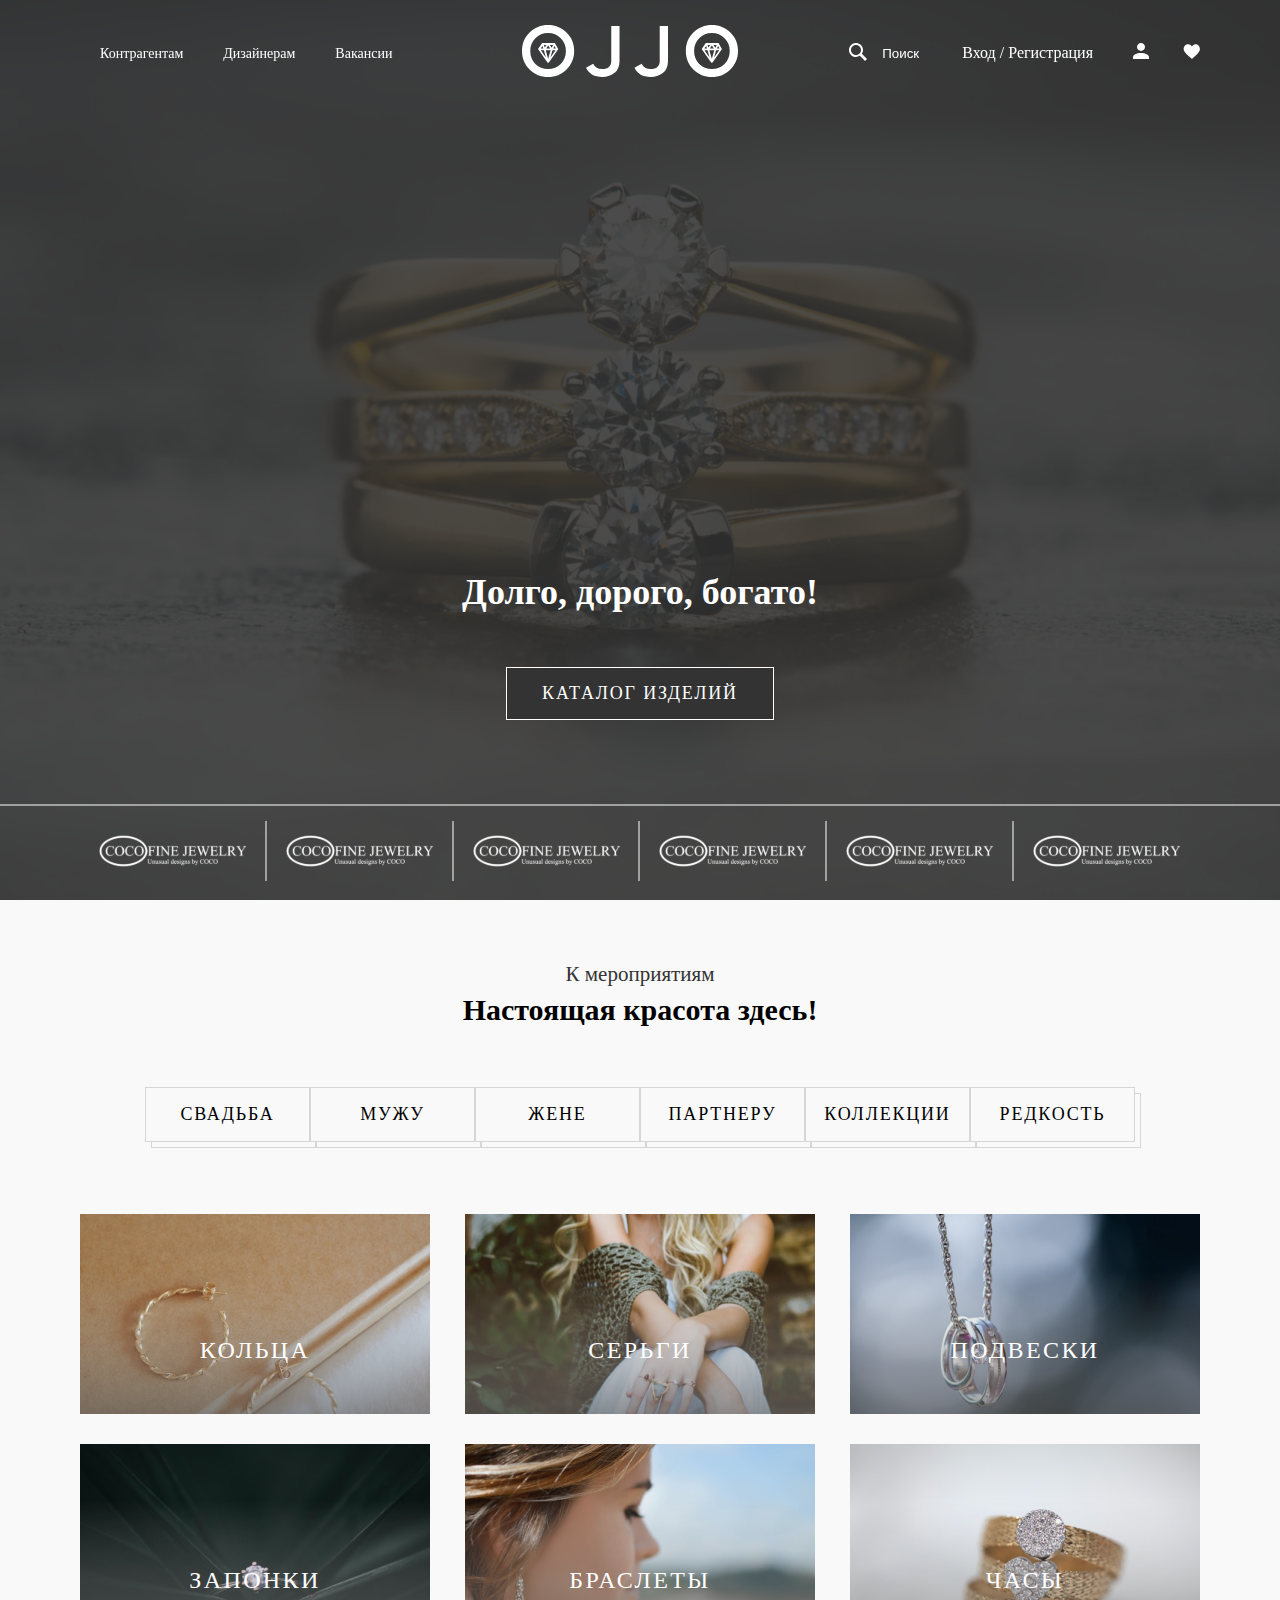
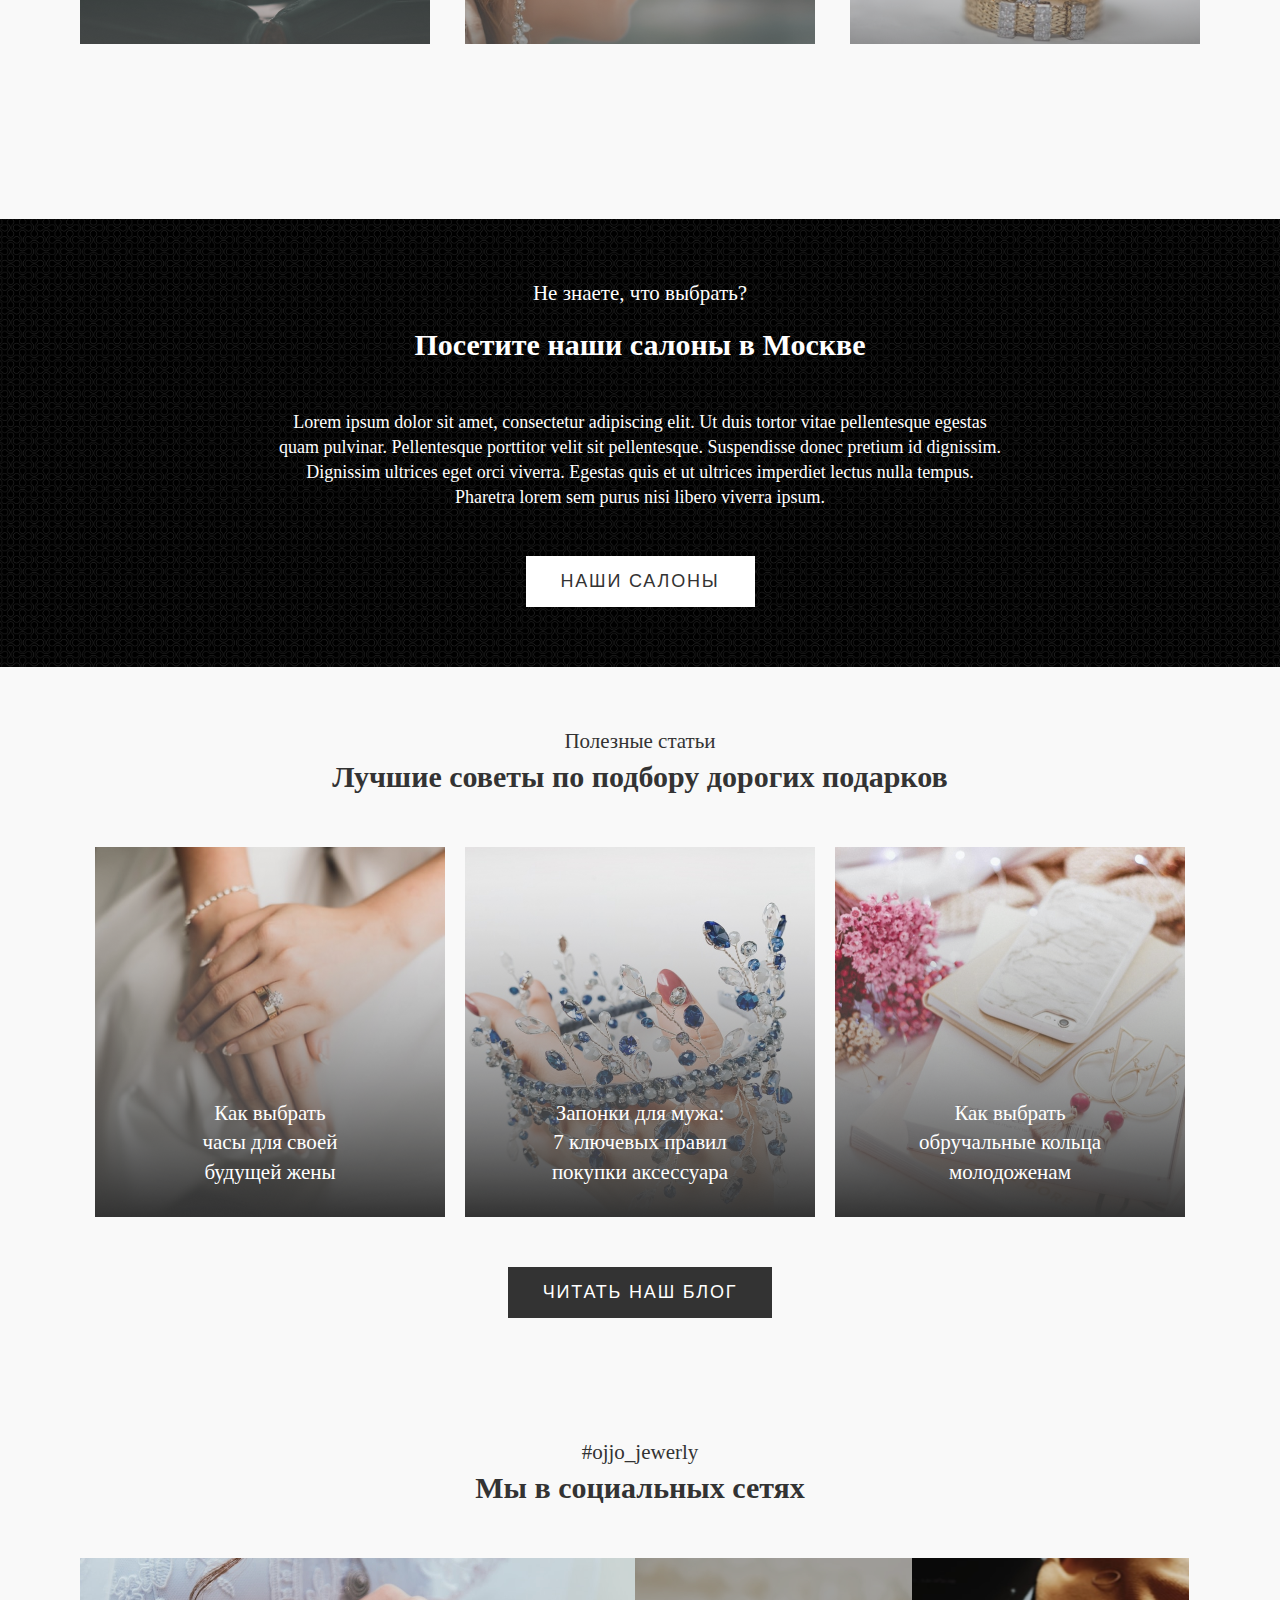
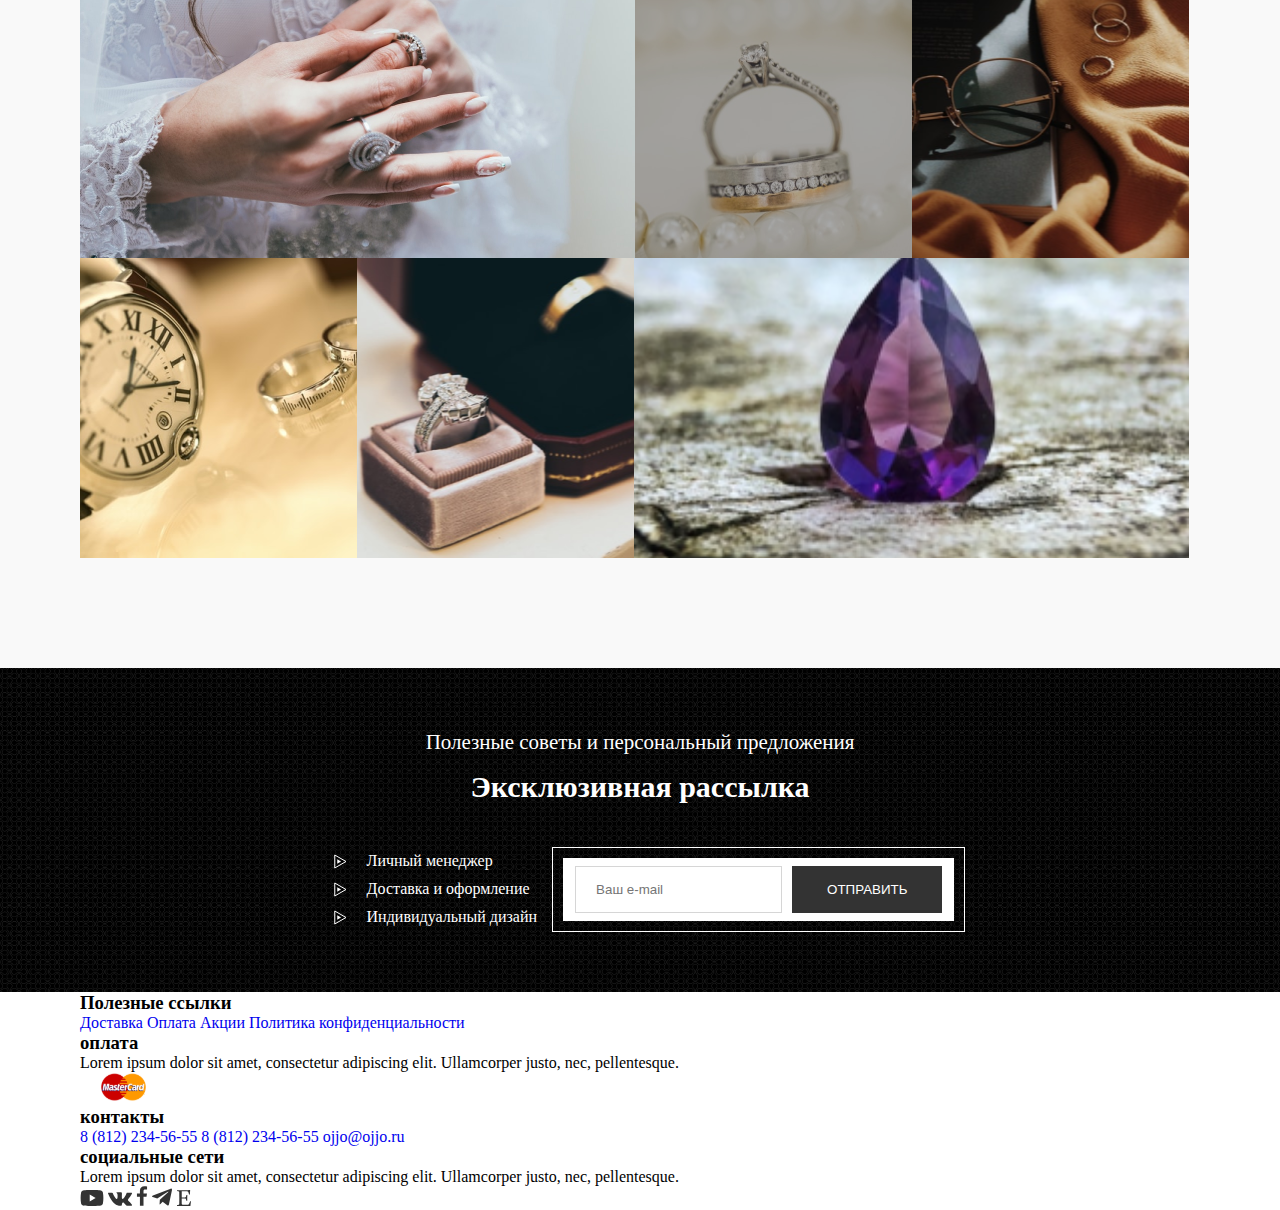
==== commit 44134495: "footer" ====
--- a/index.html
+++ b/index.html
@@ -211,7 +211,9 @@
 					<div class="container">
 						<div class="content">
 							<div class="titles">
-								<p class="title_1">Полезные советы и персональный предложения</p>
+								<p class="title_1">
+									Полезные советы и персональный предложения
+								</p>
 								<p class="title_2">Эксклюзивная рассылка</p>
 							</div>
 							<div class="info">
@@ -220,11 +222,13 @@
 									<p class="info__text">Доставка и оформление</p>
 									<p class="info__text">Индивидуальный дизайн</p>
 								</div>
-								<div class="info__right">
-									<form action="/">
-										<input type="text" placeholder="Ваш e-mail">
-										<button type="submit">отправить</button>
-									</form>
+								<div class="info__right__border">
+									<div class="info__right">
+										<form action="/">
+											<input type="text" placeholder="Ваш e-mail" />
+											<button type="submit">отправить</button>
+										</form>
+									</div>
 								</div>
 							</div>
 						</div>
@@ -232,7 +236,49 @@
 				</section>
 			</main>
 			<!-- ! footer -->
-			<footer class="footer"></footer>
+			<footer class="footer">
+				<div class="container">
+					<div class="content">
+						<div class="top__block">
+							<div class="card">
+								<h3>Полезные ссылки</h3>
+								<hr>
+								<a href="#" class="card__link">Доставка</a>
+								<a href="#" class="card__link">Оплата </a>
+								<a href="#" class="card__link">Акции</a>
+								<a href="#" class="card__link">Политика конфиденциальности</a>
+							</div>
+							<div class="card">
+								<h3>оплата</h3>
+								<hr>
+								<p class="card__text">Lorem ipsum dolor sit amet, consectetur adipiscing elit. Ullamcorper justo, nec, pellentesque.</p>
+								<img src="./Aelita/img/picPay1.svg" alt="" class="card__pay">
+								<img src="./Aelita/img/picPay2.svg" alt="" class="card__pay">
+							</div>
+							<div class="card">
+								<h3>контакты</h3>
+								<hr>
+								<a class="card__number" href="#">8 (812) 234-56-55</a>
+								<a class="card__number" href="#">8 (812) 234-56-55</a>
+								<a class="card__number" href="#">ojjo@ojjo.ru</a>
+							</div>
+							<div class="card">
+								<h3>социальные сети</h3>
+								<hr>
+								<p class="card__text">Lorem ipsum dolor sit amet, consectetur adipiscing elit. Ullamcorper justo, nec, pellentesque.</p>
+								<div class="contact__icons">
+									<img src="./Aelita/img/vectors/v1.svg" alt="">
+									<img src="./Aelita/img/vectors/v2.svg" alt="">
+									<img src="./Aelita/img/vectors/v3.svg" alt="">
+									<img src="./Aelita/img/vectors/v4.svg" alt="">
+									<img src="./Aelita/img/vectors/v5.svg" alt="">
+								</div>
+							</div>
+							
+						</div>
+					</div>
+				</div>
+			</footer>
 		</div>
 	</body>
 </html>
--- a/Aelita/css/style.css
+++ b/Aelita/css/style.css
@@ -1 +1 @@
-::-webkit-scrollbar{width:10px}::-webkit-scrollbar-track{background-color:#212529;box-shadow:0px 5px 10px red}::-webkit-scrollbar-thumb{background:linear-gradient(to bottom, red, #002fff);border-radius:10px;border:2px solid #15c1e5}*,*:before,*:after{box-sizing:border-box;margin:0;padding:0;list-style:none;text-decoration:none;border:none;background:rgba(0,0,0,0)}body{-webkit-font-smoothing:antialiased;-moz-osx-font-smoothing:grayscale}body{background:url(../img/clients-bg.jpg) center no-repeat fixed;background-size:cover;width:100%;height:100vh}.wrapper{overflow:hidden;display:flex;flex-direction:column;min-height:100vh}.container{margin:0 auto;width:100%;max-width:1160px;padding:0 20px}.header{position:fixed;left:0;right:0;width:100%;z-index:1000}#header__scroll{margin:25px 0}.header__content{display:flex;justify-content:space-between;align-items:center}.header__left .header__ul{display:flex;justify-content:center;align-items:center}.header__left .header__ul a{margin:0 20px;font-family:"Gilroy";font-style:normal;font-weight:400;font-size:14px;line-height:150%;color:#fff}.header__right{display:flex;justify-content:center;align-items:center}.header__right .header__search{display:flex;justify-content:center;align-items:center}.header__right .header__search button{display:block;margin-right:15px}.header__right .header__search input{max-width:40px}.header__right .header__search input::-moz-placeholder{color:#fff}.header__right .header__search input:-ms-input-placeholder{color:#fff}.header__right .header__search input::placeholder{color:#fff}.header__right .header__auth{margin:0 40px}.header__right .header__auth a,.header__right .header__auth span{color:#fff}.header__right .header__prof button:last-child{margin-left:30px}.block__one{background:url(../img/bgc.png) center no-repeat;background-size:cover;overflow:hidden;display:flex;flex-direction:column;min-height:100vh}.block__one .block__one__content{width:100%;height:80vh;display:flex;justify-content:center;align-items:end}.block__one .block__one__content .block__one__title{text-align:center}.block__one .block__one__content .block__one__title h1{font-family:"Noto Serif";font-style:normal;font-weight:700;font-size:36px;line-height:49px;text-align:center;color:#fff;margin-bottom:50px}.block__one .block__one__content .block__one__title button{padding:15px 35px;background:#333;border:1px solid #fff;font-family:"Gilroy";font-style:normal;font-weight:500;font-size:18px;line-height:21px;text-align:center;letter-spacing:.1em;text-transform:uppercase;color:#fff;cursor:pointer}.block__one .advertisement{margin-top:auto}.block__one .advertisement hr{border:1px solid #fff;opacity:.5}.block__one .logos{display:flex;flex-wrap:wrap;justify-content:space-around;align-items:center}.block__one .logos a{position:relative;margin:15px 0}.block__one .logos .line::after{content:"";position:absolute;left:-15px;top:0;height:60px;border:1px solid #fff;opacity:.5;cursor:default}.block__one hr{border:1px solid #fff;opacity:.5}.block__two{background:#f9f9f9;position:relative;z-index:1}.block__two .content{display:flex;flex-direction:column;justify-content:center;align-items:center;padding:60px 0}.block__two .titles{display:flex;flex-direction:column;align-items:center}.block__two .title_1{font-family:"Gilroy";font-style:normal;font-weight:400;font-size:21px;line-height:140%;color:#333}.block__two .title_2{font-family:"Noto Serif";font-style:normal;font-weight:700;font-size:30px;line-height:41px}.block__two .buttons{display:flex;flex-wrap:wrap;justify-content:space-between;margin:57px 0}.block__two .buttons .button{display:flex;justify-content:center;align-items:center;position:relative;width:165px;height:55px;background:#f9f9f9;border:1px solid #d6d6d6;font-style:normal;font-weight:500;font-size:18px;line-height:21px;letter-spacing:.1em;text-transform:uppercase;cursor:pointer;transition:.7s}.block__two .buttons .button:hover{background:#333;color:#fff}.block__two .buttons .button::after{content:"";position:absolute;left:5px;top:5px;background-color:#f9f9f9;border:1px solid #d6d6d6;width:165px;height:55px;z-index:-1}.block__two .cards{margin-bottom:100px;display:flex;flex-wrap:wrap;justify-content:space-between;align-items:center}.block__two .card{display:flex;justify-content:center;align-items:flex-end;margin:15px 0;width:350px;height:200px;cursor:pointer}.block__two .card p{margin-bottom:50px;font-style:normal;font-weight:500;font-size:24px;line-height:28px;letter-spacing:.1em;text-transform:uppercase;color:#fff}.block__two .pic1{background:url(../img/cards/pic1.png)}.block__two .pic2{background:url(../img/cards/pic2.png)}.block__two .pic3{background:url(../img/cards/pic3.png)}.block__two .pic4{background:url(../img/cards/pic4.png)}.block__two .pic5{background:url(../img/cards/pic5.png)}.block__two .pic6{background:url(../img/cards/pic6.png)}.block__three{background:url(../img/back3.png) center no-repeat;background-size:cover;overflow:hidden;display:flex;flex-direction:column;align-items:center;justify-content:center}.block__three .block__three__content{display:flex;justify-content:center;flex-direction:column;align-items:center;padding:60px 0;width:100%;text-align:center}.block__three .block__three__content .title__1{margin-bottom:15px;font-style:normal;font-weight:400;font-size:21px;line-height:140%;color:#fff}.block__three .block__three__content .title__2{margin-bottom:45px;font-style:normal;font-weight:700;font-size:30px;line-height:41px;color:#fff}.block__three .block__three__content .text{max-width:730px;margin-bottom:45px}.block__three .block__three__content .text p{font-style:normal;font-size:18px;line-height:140%;color:#fff}.block__three .block__three__content .button button{padding:15px 35px;font-style:normal;font-weight:500;font-size:18px;line-height:21px;text-align:center;letter-spacing:.1em;text-transform:uppercase;color:#333;background:#fff}.block__four{background:#f9f9f9}.block__four .content{padding:60px 0;display:flex;flex-direction:column;justify-content:center;align-items:center;text-align:center}.block__four .content .title_1{font-style:normal;font-weight:400;font-size:21px;line-height:140%;color:#333}.block__four .content .title_2{font-style:normal;font-weight:700;font-size:30px;line-height:41px;color:#333}.block__four .content .cards{display:flex;flex-wrap:wrap;justify-content:space-between;align-items:center;margin:50px 0 50px 0}.block__four .content .cards .card{display:flex;justify-content:center;align-items:flex-end;width:350px;height:370px;margin:0 10px}.block__four .content .cards .card p{margin-bottom:30px;font-style:normal;font-weight:400;font-size:21px;line-height:140%;color:#fff}.block__four .content .cards .pic1{background:url(../img/back3-1.png)}.block__four .content .cards .pic2{background:url(../img/back3-2.png)}.block__four .content .cards .pic3{background:url(../img/back3-3.png)}.block__four .content button{padding:15px 35px;font-style:normal;font-weight:500;font-size:18px;line-height:21px;letter-spacing:.1em;text-transform:uppercase;color:#fff;background:#333}.block__five{background:#f9f9f9}.block__five .content{padding:60px 0;display:flex;flex-direction:column;justify-content:center;align-items:center;text-align:center}.block__five .content .title_1{font-style:normal;font-weight:400;font-size:21px;line-height:140%;color:#333}.block__five .content .title_2{font-style:normal;font-weight:700;font-size:30px;line-height:41px;color:#333}.block__five .content .cards{display:flex;flex-wrap:wrap;align-items:center;margin:50px 0}.block__five .content .card{display:flex;justify-content:center;align-items:center;width:277px;height:300px}.block__five .content .pic1{background:url(../img/cards3/pic1.png) no-repeat center;background-size:cover;width:555px;height:300px}.block__five .content .pic2{background:url(../img/cards3/pic2.png) no-repeat center;background-size:cover}.block__five .content .pic3{background:url(../img/cards3/pic3.png) no-repeat center;background-size:cover}.block__five .content .pic4{background:url(../img/cards3/pic4.png) no-repeat center;background-size:cover}.block__five .content .pic5{background:url(../img/cards3/pic5.png) no-repeat center;background-size:cover}.block__five .content .pic6{background:url(../img/cards3/pic6.png) no-repeat center;background-size:cover;width:555px;height:300px}.block__six{background:url(../img/back3.png) center no-repeat;background-size:cover}.block__six .content{padding:60px 0;display:flex;flex-direction:column;justify-content:center;align-items:center;text-align:center}.block__six .content .titles{margin-bottom:15px}.block__six .content .titles .title_1{margin-bottom:8px;font-style:normal;font-weight:400;font-size:21px;line-height:140%;color:#fff}.block__six .content .titles .title_2{margin-bottom:25px;font-style:normal;font-weight:700;font-size:30px;line-height:41px;color:#fff}.block__six .content .info{display:flex;justify-content:space-between;align-items:center}.block__six .content .info .info__left{display:flex;flex-direction:column;align-items:flex-start;line-height:28px}.block__six .content .info .info__left .info__text{color:#fff;margin:0 15px}.block__six .content .info .info__left::before{background:url(../img/svh1.svg);color:#fff}.block__six .content .info .info__right{background:#fff}.block__six .content .info form{display:flex;justify-content:space-between;background:#fff;padding:8px 12px}.block__six .content .info input{border:1px solid #d6d6d6;padding:15px 8px 15px 20px}.block__six .content .info button{padding:15px 35px;background:#333;color:#fff;text-transform:uppercase}.footer{margin-top:auto}+::-webkit-scrollbar{width:10px}::-webkit-scrollbar-track{background-color:#212529;box-shadow:0px 5px 10px red}::-webkit-scrollbar-thumb{background:linear-gradient(to bottom, red, #002fff);border-radius:10px;border:2px solid #15c1e5}*,*:before,*:after{box-sizing:border-box;margin:0;padding:0;list-style:none;text-decoration:none;border:none;background:rgba(0,0,0,0)}body{-webkit-font-smoothing:antialiased;-moz-osx-font-smoothing:grayscale}body{background:url(../img/clients-bg.jpg) center no-repeat fixed;background-size:cover;width:100%;height:100vh}.wrapper{overflow:hidden;display:flex;flex-direction:column;min-height:100vh}.container{margin:0 auto;width:100%;max-width:1160px;padding:0 20px}.header{position:fixed;left:0;right:0;width:100%;z-index:1000}#header__scroll{margin:25px 0}.header__content{display:flex;justify-content:space-between;align-items:center}.header__left .header__ul{display:flex;justify-content:center;align-items:center}.header__left .header__ul a{margin:0 20px;font-family:"Gilroy";font-style:normal;font-weight:400;font-size:14px;line-height:150%;color:#fff}.header__right{display:flex;justify-content:center;align-items:center}.header__right .header__search{display:flex;justify-content:center;align-items:center}.header__right .header__search button{display:block;margin-right:15px}.header__right .header__search input{max-width:40px}.header__right .header__search input::-moz-placeholder{color:#fff}.header__right .header__search input:-ms-input-placeholder{color:#fff}.header__right .header__search input::placeholder{color:#fff}.header__right .header__auth{margin:0 40px}.header__right .header__auth a,.header__right .header__auth span{color:#fff}.header__right .header__prof button:last-child{margin-left:30px}.block__one{background:url(../img/bgc.png) center no-repeat;background-size:cover;overflow:hidden;display:flex;flex-direction:column;min-height:100vh}.block__one .block__one__content{width:100%;height:80vh;display:flex;justify-content:center;align-items:end}.block__one .block__one__content .block__one__title{text-align:center}.block__one .block__one__content .block__one__title h1{font-family:"Noto Serif";font-style:normal;font-weight:700;font-size:36px;line-height:49px;text-align:center;color:#fff;margin-bottom:50px}.block__one .block__one__content .block__one__title button{padding:15px 35px;background:#333;border:1px solid #fff;font-family:"Gilroy";font-style:normal;font-weight:500;font-size:18px;line-height:21px;text-align:center;letter-spacing:.1em;text-transform:uppercase;color:#fff;cursor:pointer}.block__one .advertisement{margin-top:auto}.block__one .advertisement hr{border:1px solid #fff;opacity:.5}.block__one .logos{display:flex;flex-wrap:wrap;justify-content:space-around;align-items:center}.block__one .logos a{position:relative;margin:15px 0}.block__one .logos .line::after{content:"";position:absolute;left:-15px;top:0;height:60px;border:1px solid #fff;opacity:.5;cursor:default}.block__one hr{border:1px solid #fff;opacity:.5}.block__two{background:#f9f9f9;position:relative;z-index:1}.block__two .content{display:flex;flex-direction:column;justify-content:center;align-items:center;padding:60px 0}.block__two .titles{display:flex;flex-direction:column;align-items:center}.block__two .title_1{font-family:"Gilroy";font-style:normal;font-weight:400;font-size:21px;line-height:140%;color:#333}.block__two .title_2{font-family:"Noto Serif";font-style:normal;font-weight:700;font-size:30px;line-height:41px}.block__two .buttons{display:flex;flex-wrap:wrap;justify-content:space-between;margin:57px 0}.block__two .buttons .button{display:flex;justify-content:center;align-items:center;position:relative;width:165px;height:55px;background:#f9f9f9;border:1px solid #d6d6d6;font-style:normal;font-weight:500;font-size:18px;line-height:21px;letter-spacing:.1em;text-transform:uppercase;cursor:pointer;transition:.7s}.block__two .buttons .button:hover{background:#333;color:#fff}.block__two .buttons .button::after{content:"";position:absolute;left:5px;top:5px;background-color:#f9f9f9;border:1px solid #d6d6d6;width:165px;height:55px;z-index:-1}.block__two .cards{margin-bottom:100px;display:flex;flex-wrap:wrap;justify-content:space-between;align-items:center}.block__two .card{display:flex;justify-content:center;align-items:flex-end;margin:15px 0;width:350px;height:200px;cursor:pointer}.block__two .card p{margin-bottom:50px;font-style:normal;font-weight:500;font-size:24px;line-height:28px;letter-spacing:.1em;text-transform:uppercase;color:#fff}.block__two .pic1{background:url(../img/cards/pic1.png)}.block__two .pic2{background:url(../img/cards/pic2.png)}.block__two .pic3{background:url(../img/cards/pic3.png)}.block__two .pic4{background:url(../img/cards/pic4.png)}.block__two .pic5{background:url(../img/cards/pic5.png)}.block__two .pic6{background:url(../img/cards/pic6.png)}.block__three{background:url(../img/back3.png) center no-repeat;background-size:cover;overflow:hidden;display:flex;flex-direction:column;align-items:center;justify-content:center}.block__three .block__three__content{display:flex;justify-content:center;flex-direction:column;align-items:center;padding:60px 0;width:100%;text-align:center}.block__three .block__three__content .title__1{margin-bottom:15px;font-style:normal;font-weight:400;font-size:21px;line-height:140%;color:#fff}.block__three .block__three__content .title__2{margin-bottom:45px;font-style:normal;font-weight:700;font-size:30px;line-height:41px;color:#fff}.block__three .block__three__content .text{max-width:730px;margin-bottom:45px}.block__three .block__three__content .text p{font-style:normal;font-size:18px;line-height:140%;color:#fff}.block__three .block__three__content .button button{padding:15px 35px;font-style:normal;font-weight:500;font-size:18px;line-height:21px;text-align:center;letter-spacing:.1em;text-transform:uppercase;color:#333;background:#fff}.block__four{background:#f9f9f9}.block__four .content{padding:60px 0;display:flex;flex-direction:column;justify-content:center;align-items:center;text-align:center}.block__four .content .title_1{font-style:normal;font-weight:400;font-size:21px;line-height:140%;color:#333}.block__four .content .title_2{font-style:normal;font-weight:700;font-size:30px;line-height:41px;color:#333}.block__four .content .cards{display:flex;flex-wrap:wrap;justify-content:space-between;align-items:center;margin:50px 0 50px 0}.block__four .content .cards .card{display:flex;justify-content:center;align-items:flex-end;width:350px;height:370px;margin:0 10px}.block__four .content .cards .card p{margin-bottom:30px;font-style:normal;font-weight:400;font-size:21px;line-height:140%;color:#fff}.block__four .content .cards .pic1{background:url(../img/back3-1.png)}.block__four .content .cards .pic2{background:url(../img/back3-2.png)}.block__four .content .cards .pic3{background:url(../img/back3-3.png)}.block__four .content button{padding:15px 35px;font-style:normal;font-weight:500;font-size:18px;line-height:21px;letter-spacing:.1em;text-transform:uppercase;color:#fff;background:#333}.block__five{background:#f9f9f9}.block__five .content{padding:60px 0;display:flex;flex-direction:column;justify-content:center;align-items:center;text-align:center}.block__five .content .title_1{font-style:normal;font-weight:400;font-size:21px;line-height:140%;color:#333}.block__five .content .title_2{font-style:normal;font-weight:700;font-size:30px;line-height:41px;color:#333}.block__five .content .cards{display:flex;flex-wrap:wrap;align-items:center;margin:50px 0}.block__five .content .card{display:flex;justify-content:center;align-items:center;width:277px;height:300px}.block__five .content .pic1{background:url(../img/cards3/pic1.png) no-repeat center;background-size:cover;width:555px;height:300px}.block__five .content .pic2{background:url(../img/cards3/pic2.png) no-repeat center;background-size:cover}.block__five .content .pic3{background:url(../img/cards3/pic3.png) no-repeat center;background-size:cover}.block__five .content .pic4{background:url(../img/cards3/pic4.png) no-repeat center;background-size:cover}.block__five .content .pic5{background:url(../img/cards3/pic5.png) no-repeat center;background-size:cover}.block__five .content .pic6{background:url(../img/cards3/pic6.png) no-repeat center;background-size:cover;width:555px;height:300px}.block__six{background:url(../img/back3.png) center no-repeat;background-size:cover}.block__six .content{padding:60px 0;display:flex;flex-direction:column;justify-content:center;align-items:center;text-align:center}.block__six .content .titles{margin-bottom:15px}.block__six .content .titles .title_1{margin-bottom:8px;font-style:normal;font-weight:400;font-size:21px;line-height:140%;color:#fff}.block__six .content .titles .title_2{margin-bottom:25px;font-style:normal;font-weight:700;font-size:30px;line-height:41px;color:#fff}.block__six .content .info{display:flex;justify-content:space-between;align-items:center}.block__six .content .info .info__left{display:flex;flex-direction:column;align-items:flex-start;line-height:28px}.block__six .content .info .info__left .info__text{color:#fff;margin:0 15px;background:url(../img/subscribe__icon.svg) no-repeat left;padding-left:37px}.block__six .content .info .info__right__border{border:1px solid #fff;padding:10px}.block__six .content .info .info__right{background:#fff}.block__six .content .info form{display:flex;justify-content:space-between;background:#fff;padding:8px 12px}.block__six .content .info input{border:1px solid #d6d6d6;padding:15px 8px 15px 20px}.block__six .content .info button{padding:15px 35px;background:#333;color:#fff;text-transform:uppercase;margin-left:10px}.footer{margin-top:auto}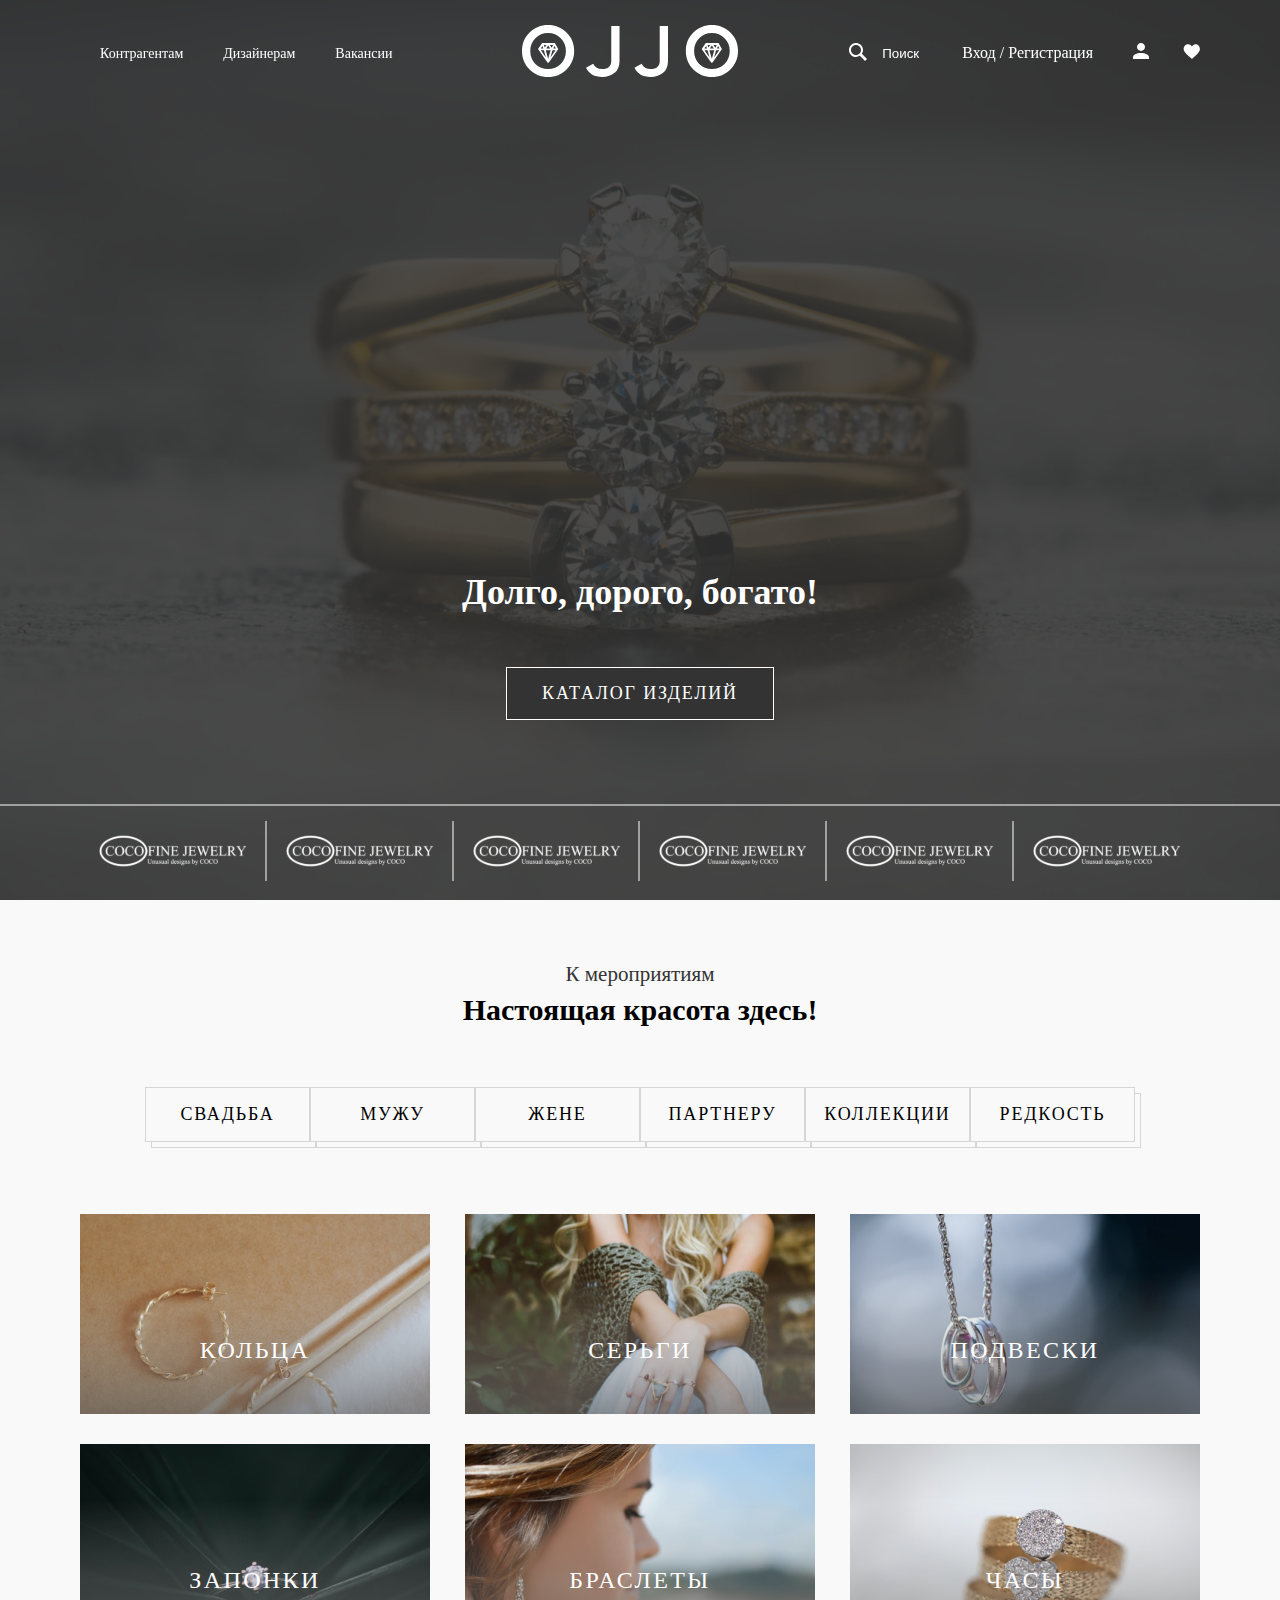
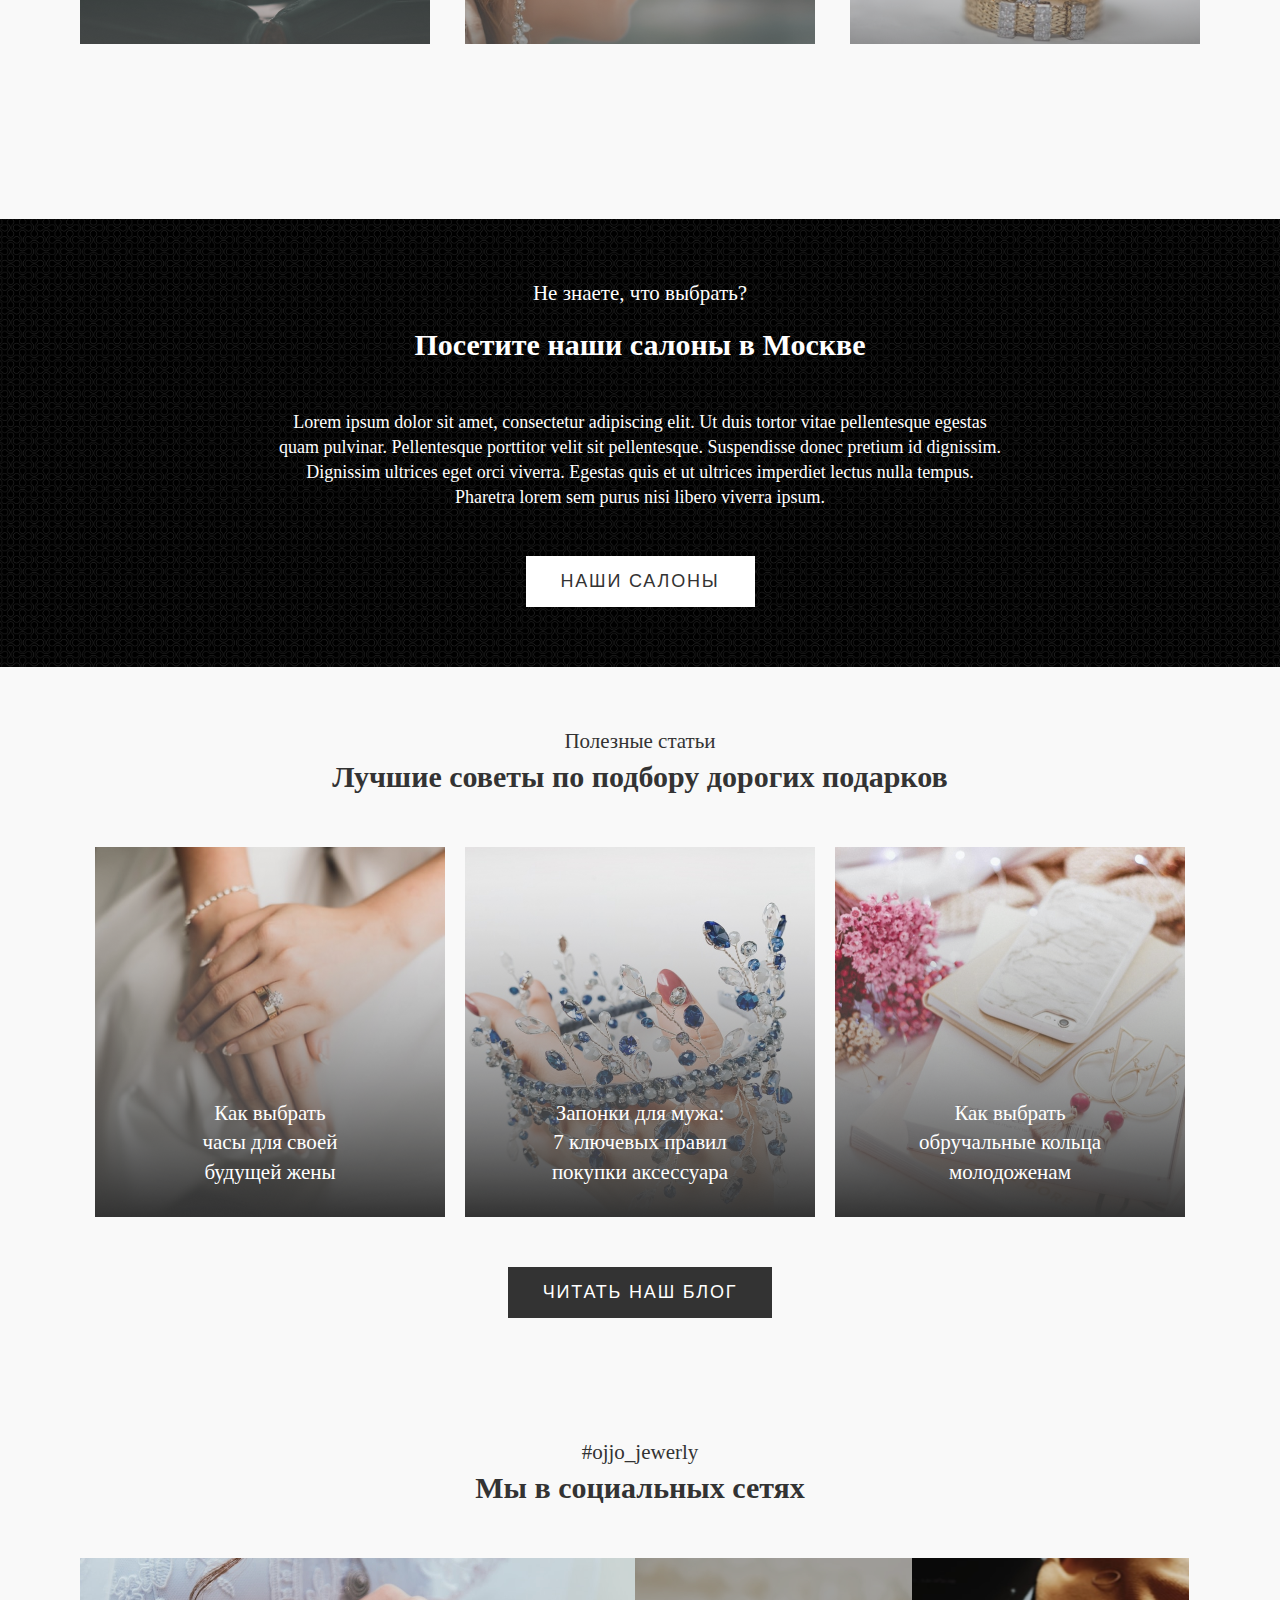
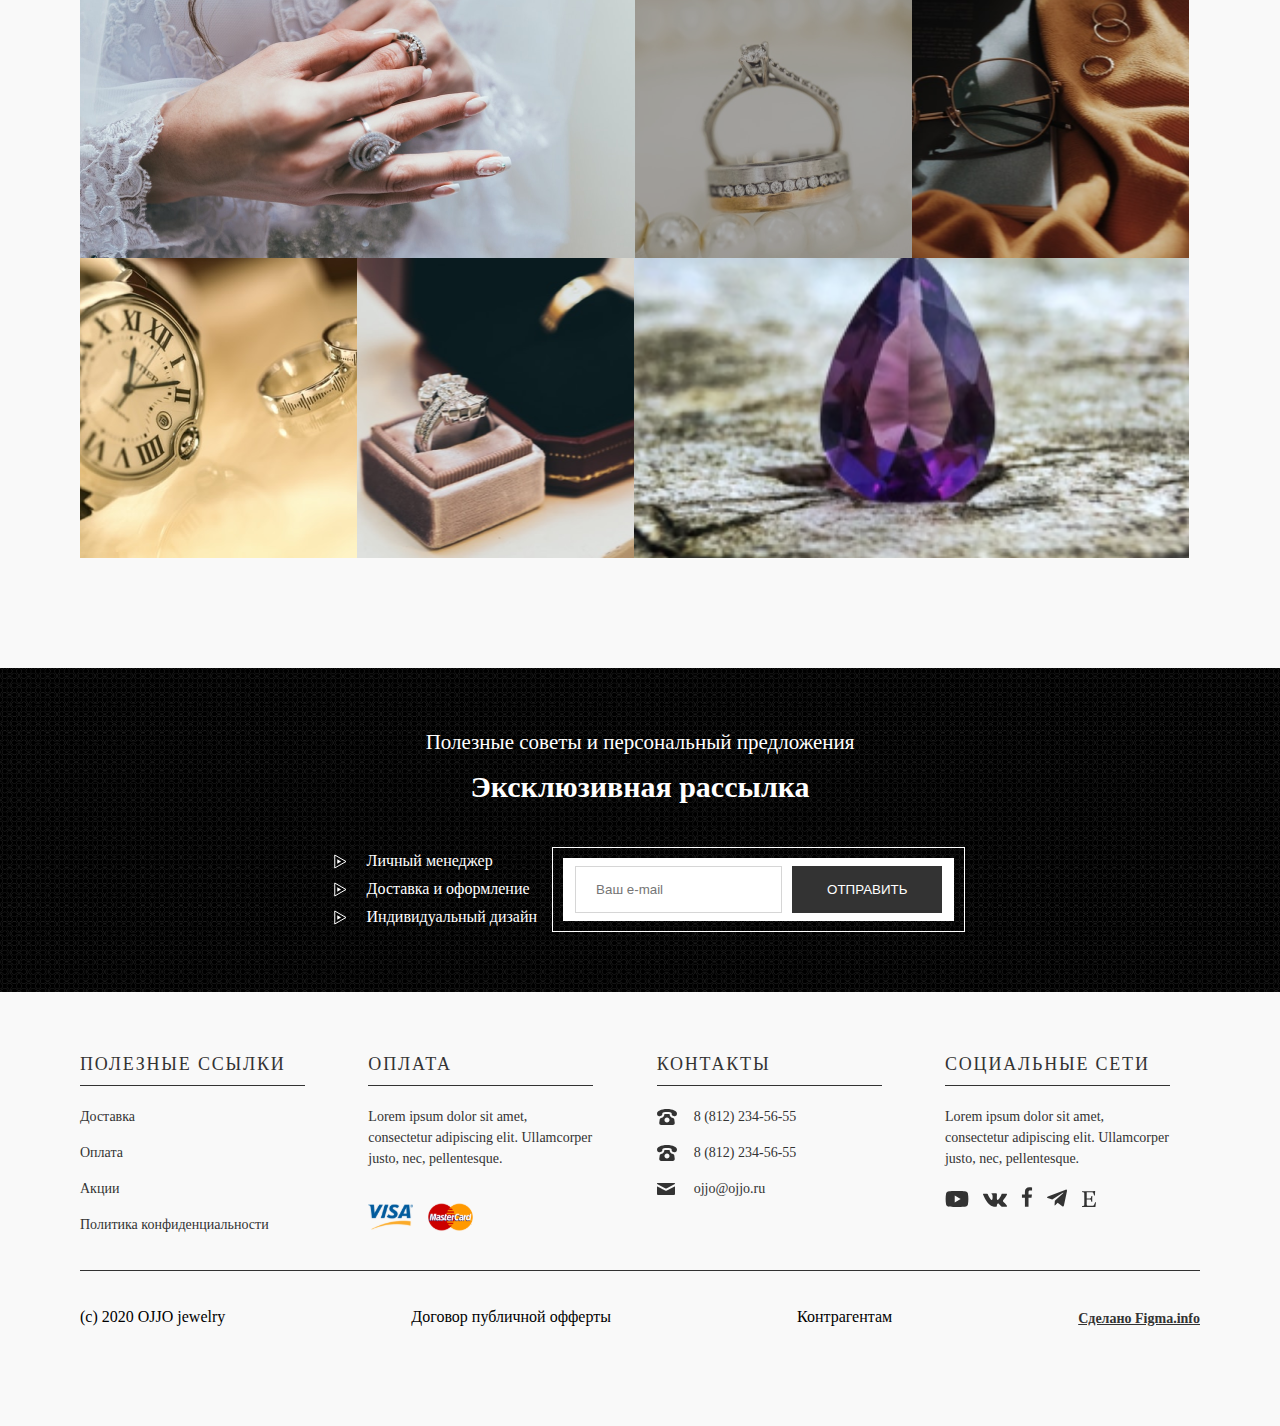
==== commit 07b745db: "footer__3" ====
--- a/index.html
+++ b/index.html
@@ -242,39 +242,74 @@
 						<div class="top__block">
 							<div class="card">
 								<h3>Полезные ссылки</h3>
-								<hr>
-								<a href="#" class="card__link">Доставка</a>
-								<a href="#" class="card__link">Оплата </a>
-								<a href="#" class="card__link">Акции</a>
-								<a href="#" class="card__link">Политика конфиденциальности</a>
-							</div>
+								<hr />
+								<div class="footer__nav">
+									<a href="#" class="card__link">Доставка</a>
+									<a href="#" class="card__link">Оплата </a>
+									<a href="#" class="card__link">Акции</a>
+									<a href="#" class="card__link">Политика конфиденциальности</a>
+								</div>
+							</div>
+
 							<div class="card">
 								<h3>оплата</h3>
-								<hr>
-								<p class="card__text">Lorem ipsum dolor sit amet, consectetur adipiscing elit. Ullamcorper justo, nec, pellentesque.</p>
-								<img src="./Aelita/img/picPay1.svg" alt="" class="card__pay">
-								<img src="./Aelita/img/picPay2.svg" alt="" class="card__pay">
-							</div>
+								<hr />
+								<div class="footer__nav">
+									<p class="card__text">
+										Lorem ipsum dolor sit amet, consectetur adipiscing elit.
+										Ullamcorper justo, nec, pellentesque.
+									</p>
+									<div class="footer__nav__pay">
+										<img
+											src="./Aelita/img/picPay1.svg"
+											alt=""
+											class="card__pay" />
+										<img
+											src="./Aelita/img/picPay2.svg"
+											alt=""
+											class="card__pay" />
+									</div>
+								</div>
+							</div>
+
 							<div class="card">
 								<h3>контакты</h3>
-								<hr>
-								<a class="card__number" href="#">8 (812) 234-56-55</a>
-								<a class="card__number" href="#">8 (812) 234-56-55</a>
-								<a class="card__number" href="#">ojjo@ojjo.ru</a>
-							</div>
+								<hr />
+								<div class="footer__nav">
+									<a class="card__number pic1" href="#">8 (812) 234-56-55</a>
+									<a class="card__number pic1" href="#">8 (812) 234-56-55</a>
+									<a class="card__number pic3" href="#">ojjo@ojjo.ru</a>
+								</div>
+							</div>
+
 							<div class="card">
 								<h3>социальные сети</h3>
-								<hr>
-								<p class="card__text">Lorem ipsum dolor sit amet, consectetur adipiscing elit. Ullamcorper justo, nec, pellentesque.</p>
-								<div class="contact__icons">
-									<img src="./Aelita/img/vectors/v1.svg" alt="">
-									<img src="./Aelita/img/vectors/v2.svg" alt="">
-									<img src="./Aelita/img/vectors/v3.svg" alt="">
-									<img src="./Aelita/img/vectors/v4.svg" alt="">
-									<img src="./Aelita/img/vectors/v5.svg" alt="">
-								</div>
-							</div>
-							
+								<hr />
+								<div class="footer__nav">
+									<p class="card__text">
+										Lorem ipsum dolor sit amet, consectetur adipiscing elit.
+										Ullamcorper justo, nec, pellentesque.
+									</p>
+									<div class="contact__icons">
+										<img src="./Aelita/img/vectors/v1.svg" alt="" />
+										<img src="./Aelita/img/vectors/v2.svg" alt="" />
+										<img src="./Aelita/img/vectors/v3.svg" alt="" />
+										<img src="./Aelita/img/vectors/v4.svg" alt="" />
+										<img src="./Aelita/img/vectors/v5.svg" alt="" />
+									</div>
+								</div>
+							</div>
+						</div>
+
+						<div class="bottom__block">
+							<!-- <div class="container"></div> -->
+							<hr>
+							<div class="bottom__content">
+								<p class="bottom__title">(c) 2020 OJJO jewelry</p>
+								<p class="bottom__title">Договор публичной офферты</p>
+								<p class="bottom__title">Контрагентам</p>
+								<a href="#" class="bottom__link">Сделано Figma.info</a>
+							</div>
 						</div>
 					</div>
 				</div>
--- a/Aelita/css/style.css
+++ b/Aelita/css/style.css
@@ -1 +1 @@
-::-webkit-scrollbar{width:10px}::-webkit-scrollbar-track{background-color:#212529;box-shadow:0px 5px 10px red}::-webkit-scrollbar-thumb{background:linear-gradient(to bottom, red, #002fff);border-radius:10px;border:2px solid #15c1e5}*,*:before,*:after{box-sizing:border-box;margin:0;padding:0;list-style:none;text-decoration:none;border:none;background:rgba(0,0,0,0)}body{-webkit-font-smoothing:antialiased;-moz-osx-font-smoothing:grayscale}body{background:url(../img/clients-bg.jpg) center no-repeat fixed;background-size:cover;width:100%;height:100vh}.wrapper{overflow:hidden;display:flex;flex-direction:column;min-height:100vh}.container{margin:0 auto;width:100%;max-width:1160px;padding:0 20px}.header{position:fixed;left:0;right:0;width:100%;z-index:1000}#header__scroll{margin:25px 0}.header__content{display:flex;justify-content:space-between;align-items:center}.header__left .header__ul{display:flex;justify-content:center;align-items:center}.header__left .header__ul a{margin:0 20px;font-family:"Gilroy";font-style:normal;font-weight:400;font-size:14px;line-height:150%;color:#fff}.header__right{display:flex;justify-content:center;align-items:center}.header__right .header__search{display:flex;justify-content:center;align-items:center}.header__right .header__search button{display:block;margin-right:15px}.header__right .header__search input{max-width:40px}.header__right .header__search input::-moz-placeholder{color:#fff}.header__right .header__search input:-ms-input-placeholder{color:#fff}.header__right .header__search input::placeholder{color:#fff}.header__right .header__auth{margin:0 40px}.header__right .header__auth a,.header__right .header__auth span{color:#fff}.header__right .header__prof button:last-child{margin-left:30px}.block__one{background:url(../img/bgc.png) center no-repeat;background-size:cover;overflow:hidden;display:flex;flex-direction:column;min-height:100vh}.block__one .block__one__content{width:100%;height:80vh;display:flex;justify-content:center;align-items:end}.block__one .block__one__content .block__one__title{text-align:center}.block__one .block__one__content .block__one__title h1{font-family:"Noto Serif";font-style:normal;font-weight:700;font-size:36px;line-height:49px;text-align:center;color:#fff;margin-bottom:50px}.block__one .block__one__content .block__one__title button{padding:15px 35px;background:#333;border:1px solid #fff;font-family:"Gilroy";font-style:normal;font-weight:500;font-size:18px;line-height:21px;text-align:center;letter-spacing:.1em;text-transform:uppercase;color:#fff;cursor:pointer}.block__one .advertisement{margin-top:auto}.block__one .advertisement hr{border:1px solid #fff;opacity:.5}.block__one .logos{display:flex;flex-wrap:wrap;justify-content:space-around;align-items:center}.block__one .logos a{position:relative;margin:15px 0}.block__one .logos .line::after{content:"";position:absolute;left:-15px;top:0;height:60px;border:1px solid #fff;opacity:.5;cursor:default}.block__one hr{border:1px solid #fff;opacity:.5}.block__two{background:#f9f9f9;position:relative;z-index:1}.block__two .content{display:flex;flex-direction:column;justify-content:center;align-items:center;padding:60px 0}.block__two .titles{display:flex;flex-direction:column;align-items:center}.block__two .title_1{font-family:"Gilroy";font-style:normal;font-weight:400;font-size:21px;line-height:140%;color:#333}.block__two .title_2{font-family:"Noto Serif";font-style:normal;font-weight:700;font-size:30px;line-height:41px}.block__two .buttons{display:flex;flex-wrap:wrap;justify-content:space-between;margin:57px 0}.block__two .buttons .button{display:flex;justify-content:center;align-items:center;position:relative;width:165px;height:55px;background:#f9f9f9;border:1px solid #d6d6d6;font-style:normal;font-weight:500;font-size:18px;line-height:21px;letter-spacing:.1em;text-transform:uppercase;cursor:pointer;transition:.7s}.block__two .buttons .button:hover{background:#333;color:#fff}.block__two .buttons .button::after{content:"";position:absolute;left:5px;top:5px;background-color:#f9f9f9;border:1px solid #d6d6d6;width:165px;height:55px;z-index:-1}.block__two .cards{margin-bottom:100px;display:flex;flex-wrap:wrap;justify-content:space-between;align-items:center}.block__two .card{display:flex;justify-content:center;align-items:flex-end;margin:15px 0;width:350px;height:200px;cursor:pointer}.block__two .card p{margin-bottom:50px;font-style:normal;font-weight:500;font-size:24px;line-height:28px;letter-spacing:.1em;text-transform:uppercase;color:#fff}.block__two .pic1{background:url(../img/cards/pic1.png)}.block__two .pic2{background:url(../img/cards/pic2.png)}.block__two .pic3{background:url(../img/cards/pic3.png)}.block__two .pic4{background:url(../img/cards/pic4.png)}.block__two .pic5{background:url(../img/cards/pic5.png)}.block__two .pic6{background:url(../img/cards/pic6.png)}.block__three{background:url(../img/back3.png) center no-repeat;background-size:cover;overflow:hidden;display:flex;flex-direction:column;align-items:center;justify-content:center}.block__three .block__three__content{display:flex;justify-content:center;flex-direction:column;align-items:center;padding:60px 0;width:100%;text-align:center}.block__three .block__three__content .title__1{margin-bottom:15px;font-style:normal;font-weight:400;font-size:21px;line-height:140%;color:#fff}.block__three .block__three__content .title__2{margin-bottom:45px;font-style:normal;font-weight:700;font-size:30px;line-height:41px;color:#fff}.block__three .block__three__content .text{max-width:730px;margin-bottom:45px}.block__three .block__three__content .text p{font-style:normal;font-size:18px;line-height:140%;color:#fff}.block__three .block__three__content .button button{padding:15px 35px;font-style:normal;font-weight:500;font-size:18px;line-height:21px;text-align:center;letter-spacing:.1em;text-transform:uppercase;color:#333;background:#fff}.block__four{background:#f9f9f9}.block__four .content{padding:60px 0;display:flex;flex-direction:column;justify-content:center;align-items:center;text-align:center}.block__four .content .title_1{font-style:normal;font-weight:400;font-size:21px;line-height:140%;color:#333}.block__four .content .title_2{font-style:normal;font-weight:700;font-size:30px;line-height:41px;color:#333}.block__four .content .cards{display:flex;flex-wrap:wrap;justify-content:space-between;align-items:center;margin:50px 0 50px 0}.block__four .content .cards .card{display:flex;justify-content:center;align-items:flex-end;width:350px;height:370px;margin:0 10px}.block__four .content .cards .card p{margin-bottom:30px;font-style:normal;font-weight:400;font-size:21px;line-height:140%;color:#fff}.block__four .content .cards .pic1{background:url(../img/back3-1.png)}.block__four .content .cards .pic2{background:url(../img/back3-2.png)}.block__four .content .cards .pic3{background:url(../img/back3-3.png)}.block__four .content button{padding:15px 35px;font-style:normal;font-weight:500;font-size:18px;line-height:21px;letter-spacing:.1em;text-transform:uppercase;color:#fff;background:#333}.block__five{background:#f9f9f9}.block__five .content{padding:60px 0;display:flex;flex-direction:column;justify-content:center;align-items:center;text-align:center}.block__five .content .title_1{font-style:normal;font-weight:400;font-size:21px;line-height:140%;color:#333}.block__five .content .title_2{font-style:normal;font-weight:700;font-size:30px;line-height:41px;color:#333}.block__five .content .cards{display:flex;flex-wrap:wrap;align-items:center;margin:50px 0}.block__five .content .card{display:flex;justify-content:center;align-items:center;width:277px;height:300px}.block__five .content .pic1{background:url(../img/cards3/pic1.png) no-repeat center;background-size:cover;width:555px;height:300px}.block__five .content .pic2{background:url(../img/cards3/pic2.png) no-repeat center;background-size:cover}.block__five .content .pic3{background:url(../img/cards3/pic3.png) no-repeat center;background-size:cover}.block__five .content .pic4{background:url(../img/cards3/pic4.png) no-repeat center;background-size:cover}.block__five .content .pic5{background:url(../img/cards3/pic5.png) no-repeat center;background-size:cover}.block__five .content .pic6{background:url(../img/cards3/pic6.png) no-repeat center;background-size:cover;width:555px;height:300px}.block__six{background:url(../img/back3.png) center no-repeat;background-size:cover}.block__six .content{padding:60px 0;display:flex;flex-direction:column;justify-content:center;align-items:center;text-align:center}.block__six .content .titles{margin-bottom:15px}.block__six .content .titles .title_1{margin-bottom:8px;font-style:normal;font-weight:400;font-size:21px;line-height:140%;color:#fff}.block__six .content .titles .title_2{margin-bottom:25px;font-style:normal;font-weight:700;font-size:30px;line-height:41px;color:#fff}.block__six .content .info{display:flex;justify-content:space-between;align-items:center}.block__six .content .info .info__left{display:flex;flex-direction:column;align-items:flex-start;line-height:28px}.block__six .content .info .info__left .info__text{color:#fff;margin:0 15px;background:url(../img/subscribe__icon.svg) no-repeat left;padding-left:37px}.block__six .content .info .info__right__border{border:1px solid #fff;padding:10px}.block__six .content .info .info__right{background:#fff}.block__six .content .info form{display:flex;justify-content:space-between;background:#fff;padding:8px 12px}.block__six .content .info input{border:1px solid #d6d6d6;padding:15px 8px 15px 20px}.block__six .content .info button{padding:15px 35px;background:#333;color:#fff;text-transform:uppercase;margin-left:10px}.footer{margin-top:auto}+::-webkit-scrollbar{width:10px}::-webkit-scrollbar-track{background-color:#212529;box-shadow:0px 5px 10px red}::-webkit-scrollbar-thumb{background:linear-gradient(to bottom, red, #002fff);border-radius:10px;border:2px solid #15c1e5}*,*:before,*:after{box-sizing:border-box;margin:0;padding:0;list-style:none;text-decoration:none;border:none;background:rgba(0,0,0,0)}body{-webkit-font-smoothing:antialiased;-moz-osx-font-smoothing:grayscale}body{background:url(../img/clients-bg.jpg) center no-repeat fixed;background-size:cover;width:100%;height:100vh}.wrapper{overflow:hidden;display:flex;flex-direction:column;min-height:100vh}.container{margin:0 auto;width:100%;max-width:1160px;padding:0 20px}.header{position:fixed;left:0;right:0;width:100%;z-index:1000}#header__scroll{margin:25px 0}.header__content{display:flex;justify-content:space-between;align-items:center}.header__left .header__ul{display:flex;justify-content:center;align-items:center}.header__left .header__ul a{margin:0 20px;font-family:"Gilroy";font-style:normal;font-weight:400;font-size:14px;line-height:150%;color:#fff}.header__right{display:flex;justify-content:center;align-items:center}.header__right .header__search{display:flex;justify-content:center;align-items:center}.header__right .header__search button{display:block;margin-right:15px}.header__right .header__search input{max-width:40px}.header__right .header__search input::-moz-placeholder{color:#fff}.header__right .header__search input:-ms-input-placeholder{color:#fff}.header__right .header__search input::placeholder{color:#fff}.header__right .header__auth{margin:0 40px}.header__right .header__auth a,.header__right .header__auth span{color:#fff}.header__right .header__prof button:last-child{margin-left:30px}.block__one{background:url(../img/bgc.png) center no-repeat;background-size:cover;overflow:hidden;display:flex;flex-direction:column;min-height:100vh}.block__one .block__one__content{width:100%;height:80vh;display:flex;justify-content:center;align-items:end}.block__one .block__one__content .block__one__title{text-align:center}.block__one .block__one__content .block__one__title h1{font-family:"Noto Serif";font-style:normal;font-weight:700;font-size:36px;line-height:49px;text-align:center;color:#fff;margin-bottom:50px}.block__one .block__one__content .block__one__title button{padding:15px 35px;background:#333;border:1px solid #fff;font-family:"Gilroy";font-style:normal;font-weight:500;font-size:18px;line-height:21px;text-align:center;letter-spacing:.1em;text-transform:uppercase;color:#fff;cursor:pointer}.block__one .advertisement{margin-top:auto}.block__one .advertisement hr{border:1px solid #fff;opacity:.5}.block__one .logos{display:flex;flex-wrap:wrap;justify-content:space-around;align-items:center}.block__one .logos a{position:relative;margin:15px 0}.block__one .logos .line::after{content:"";position:absolute;left:-15px;top:0;height:60px;border:1px solid #fff;opacity:.5;cursor:default}.block__one hr{border:1px solid #fff;opacity:.5}.block__two{background:#f9f9f9;position:relative;z-index:1}.block__two .content{display:flex;flex-direction:column;justify-content:center;align-items:center;padding:60px 0}.block__two .titles{display:flex;flex-direction:column;align-items:center}.block__two .title_1{font-family:"Gilroy";font-style:normal;font-weight:400;font-size:21px;line-height:140%;color:#333}.block__two .title_2{font-family:"Noto Serif";font-style:normal;font-weight:700;font-size:30px;line-height:41px}.block__two .buttons{display:flex;flex-wrap:wrap;justify-content:space-between;margin:57px 0}.block__two .buttons .button{display:flex;justify-content:center;align-items:center;position:relative;width:165px;height:55px;background:#f9f9f9;border:1px solid #d6d6d6;font-style:normal;font-weight:500;font-size:18px;line-height:21px;letter-spacing:.1em;text-transform:uppercase;cursor:pointer;transition:.7s}.block__two .buttons .button:hover{background:#333;color:#fff}.block__two .buttons .button::after{content:"";position:absolute;left:5px;top:5px;background-color:#f9f9f9;border:1px solid #d6d6d6;width:165px;height:55px;z-index:-1}.block__two .cards{margin-bottom:100px;display:flex;flex-wrap:wrap;justify-content:space-between;align-items:center}.block__two .card{display:flex;justify-content:center;align-items:flex-end;margin:15px 0;width:350px;height:200px;cursor:pointer}.block__two .card p{margin-bottom:50px;font-style:normal;font-weight:500;font-size:24px;line-height:28px;letter-spacing:.1em;text-transform:uppercase;color:#fff}.block__two .pic1{background:url(../img/cards/pic1.png)}.block__two .pic2{background:url(../img/cards/pic2.png)}.block__two .pic3{background:url(../img/cards/pic3.png)}.block__two .pic4{background:url(../img/cards/pic4.png)}.block__two .pic5{background:url(../img/cards/pic5.png)}.block__two .pic6{background:url(../img/cards/pic6.png)}.block__three{background:url(../img/back3.png) center no-repeat;background-size:cover;overflow:hidden;display:flex;flex-direction:column;align-items:center;justify-content:center}.block__three .block__three__content{display:flex;justify-content:center;flex-direction:column;align-items:center;padding:60px 0;width:100%;text-align:center}.block__three .block__three__content .title__1{margin-bottom:15px;font-style:normal;font-weight:400;font-size:21px;line-height:140%;color:#fff}.block__three .block__three__content .title__2{margin-bottom:45px;font-style:normal;font-weight:700;font-size:30px;line-height:41px;color:#fff}.block__three .block__three__content .text{max-width:730px;margin-bottom:45px}.block__three .block__three__content .text p{font-style:normal;font-size:18px;line-height:140%;color:#fff}.block__three .block__three__content .button button{padding:15px 35px;font-style:normal;font-weight:500;font-size:18px;line-height:21px;text-align:center;letter-spacing:.1em;text-transform:uppercase;color:#333;background:#fff}.block__four{background:#f9f9f9}.block__four .content{padding:60px 0;display:flex;flex-direction:column;justify-content:center;align-items:center;text-align:center}.block__four .content .title_1{font-style:normal;font-weight:400;font-size:21px;line-height:140%;color:#333}.block__four .content .title_2{font-style:normal;font-weight:700;font-size:30px;line-height:41px;color:#333}.block__four .content .cards{display:flex;flex-wrap:wrap;justify-content:space-between;align-items:center;margin:50px 0 50px 0}.block__four .content .cards .card{display:flex;justify-content:center;align-items:flex-end;width:350px;height:370px;margin:0 10px}.block__four .content .cards .card p{margin-bottom:30px;font-style:normal;font-weight:400;font-size:21px;line-height:140%;color:#fff}.block__four .content .cards .pic1{background:url(../img/back3-1.png)}.block__four .content .cards .pic2{background:url(../img/back3-2.png)}.block__four .content .cards .pic3{background:url(../img/back3-3.png)}.block__four .content button{padding:15px 35px;font-style:normal;font-weight:500;font-size:18px;line-height:21px;letter-spacing:.1em;text-transform:uppercase;color:#fff;background:#333}.block__five{background:#f9f9f9}.block__five .content{padding:60px 0;display:flex;flex-direction:column;justify-content:center;align-items:center;text-align:center}.block__five .content .title_1{font-style:normal;font-weight:400;font-size:21px;line-height:140%;color:#333}.block__five .content .title_2{font-style:normal;font-weight:700;font-size:30px;line-height:41px;color:#333}.block__five .content .cards{display:flex;flex-wrap:wrap;align-items:center;margin:50px 0}.block__five .content .card{display:flex;justify-content:center;align-items:center;width:277px;height:300px}.block__five .content .pic1{background:url(../img/cards3/pic1.png) no-repeat center;background-size:cover;width:555px;height:300px}.block__five .content .pic2{background:url(../img/cards3/pic2.png) no-repeat center;background-size:cover}.block__five .content .pic3{background:url(../img/cards3/pic3.png) no-repeat center;background-size:cover}.block__five .content .pic4{background:url(../img/cards3/pic4.png) no-repeat center;background-size:cover}.block__five .content .pic5{background:url(../img/cards3/pic5.png) no-repeat center;background-size:cover}.block__five .content .pic6{background:url(../img/cards3/pic6.png) no-repeat center;background-size:cover;width:555px;height:300px}.block__six{background:url(../img/back3.png) center no-repeat;background-size:cover}.block__six .content{padding:60px 0;display:flex;flex-direction:column;justify-content:center;align-items:center;text-align:center}.block__six .content .titles{margin-bottom:15px}.block__six .content .titles .title_1{margin-bottom:8px;font-style:normal;font-weight:400;font-size:21px;line-height:140%;color:#fff}.block__six .content .titles .title_2{margin-bottom:25px;font-style:normal;font-weight:700;font-size:30px;line-height:41px;color:#fff}.block__six .content .info{display:flex;justify-content:space-between;align-items:center}.block__six .content .info .info__left{display:flex;flex-direction:column;align-items:flex-start;line-height:28px}.block__six .content .info .info__left .info__text{color:#fff;margin:0 15px;background:url(../img/subscribe__icon.svg) no-repeat left;padding-left:37px}.block__six .content .info .info__right__border{border:1px solid #fff;padding:10px}.block__six .content .info .info__right{background:#fff}.block__six .content .info form{display:flex;justify-content:space-between;background:#fff;padding:8px 12px}.block__six .content .info input{border:1px solid #d6d6d6;padding:15px 8px 15px 20px}.block__six .content .info button{padding:15px 35px;background:#333;color:#fff;text-transform:uppercase;margin-left:10px}.footer{margin-top:auto;background:#f9f9f9}.footer .content{padding:60px 0}.footer .top__block{display:flex;justify-content:space-between}.footer .top__block .card{padding-right:30px;width:255px}.footer .top__block .card h3{padding-bottom:8px;font-style:normal;font-weight:500;font-size:18px;line-height:140%;letter-spacing:.1em;text-transform:uppercase;color:#333}.footer .top__block .card hr{border-bottom:1px solid #333;display:block}.footer .top__block .card .footer__nav{display:flex;flex-direction:column;padding:20px 0}.footer .top__block .card .footer__nav .card__text{font-style:normal;font-weight:400;font-size:14px;line-height:150%;color:#333}.footer .top__block .card .footer__nav .footer__nav__pay{display:flex;justify-content:flex-start;align-items:center}.footer .top__block .card .footer__nav .footer__nav__pay img{width:45px;margin:15px 15px 0 0}.footer .top__block .card .footer__nav .card__link{font-style:normal;font-weight:400;font-size:14px;line-height:150%;color:#333;margin-bottom:15px}.footer .top__block .card .card__number{font-style:normal;font-weight:400;font-size:14px;line-height:150%;color:#333;margin:0 0 15px 0}.footer .top__block .card .pic1{background:url(../img/pay1.svg) no-repeat left;padding-left:37px}.footer .top__block .card .pic3{background:url(../img/pay3.svg) no-repeat left;padding-left:37px}.footer .top__block .card .card__text{font-style:normal;font-weight:400;font-size:14px;line-height:150%;color:#333;margin-bottom:18px}.footer .top__block .card .contact__icons img{margin-right:10px}.footer .bottom__block hr{border-bottom:1px solid #333}.footer .bottom__block .bottom__content{margin:37px 0;display:flex;justify-content:space-between}.footer .bottom__block .bottom__link{font-style:normal;font-weight:600;font-size:14px;line-height:150%;text-align:right;-webkit-text-decoration-line:underline;text-decoration-line:underline;color:#333}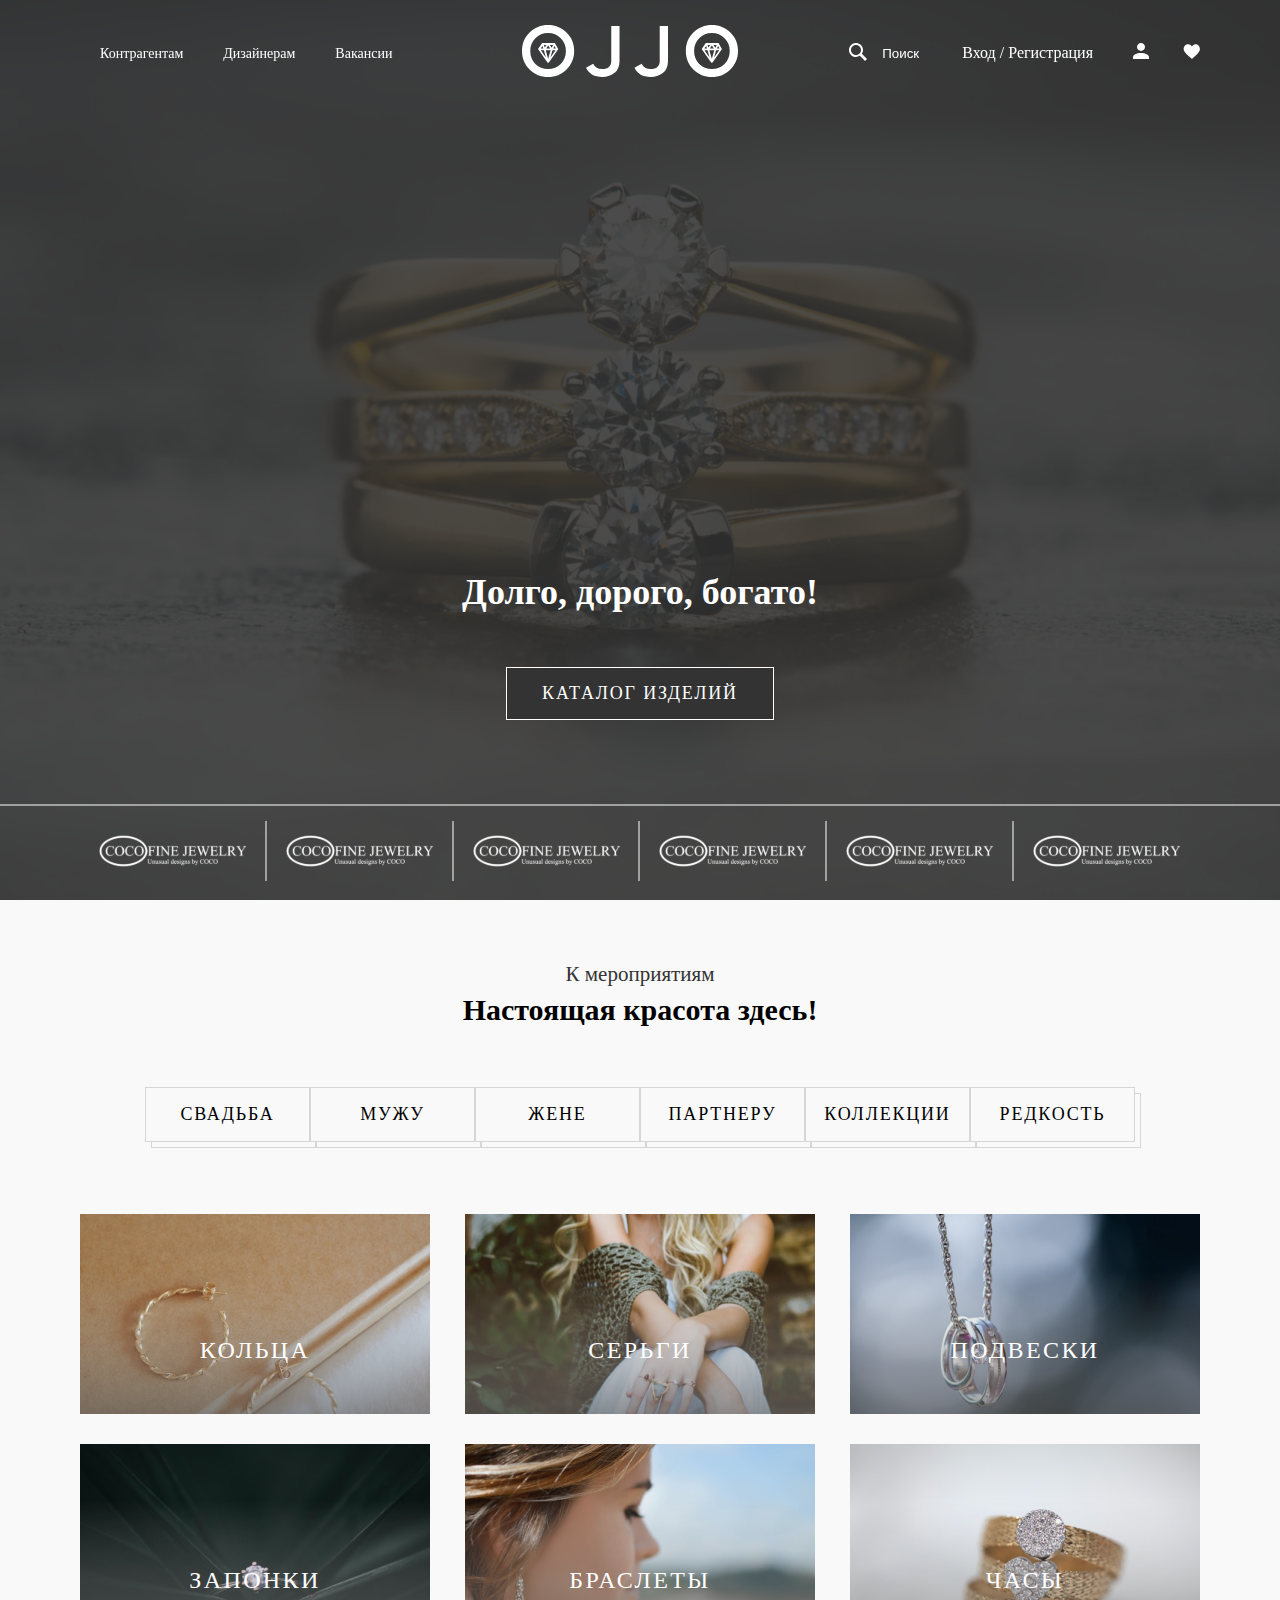
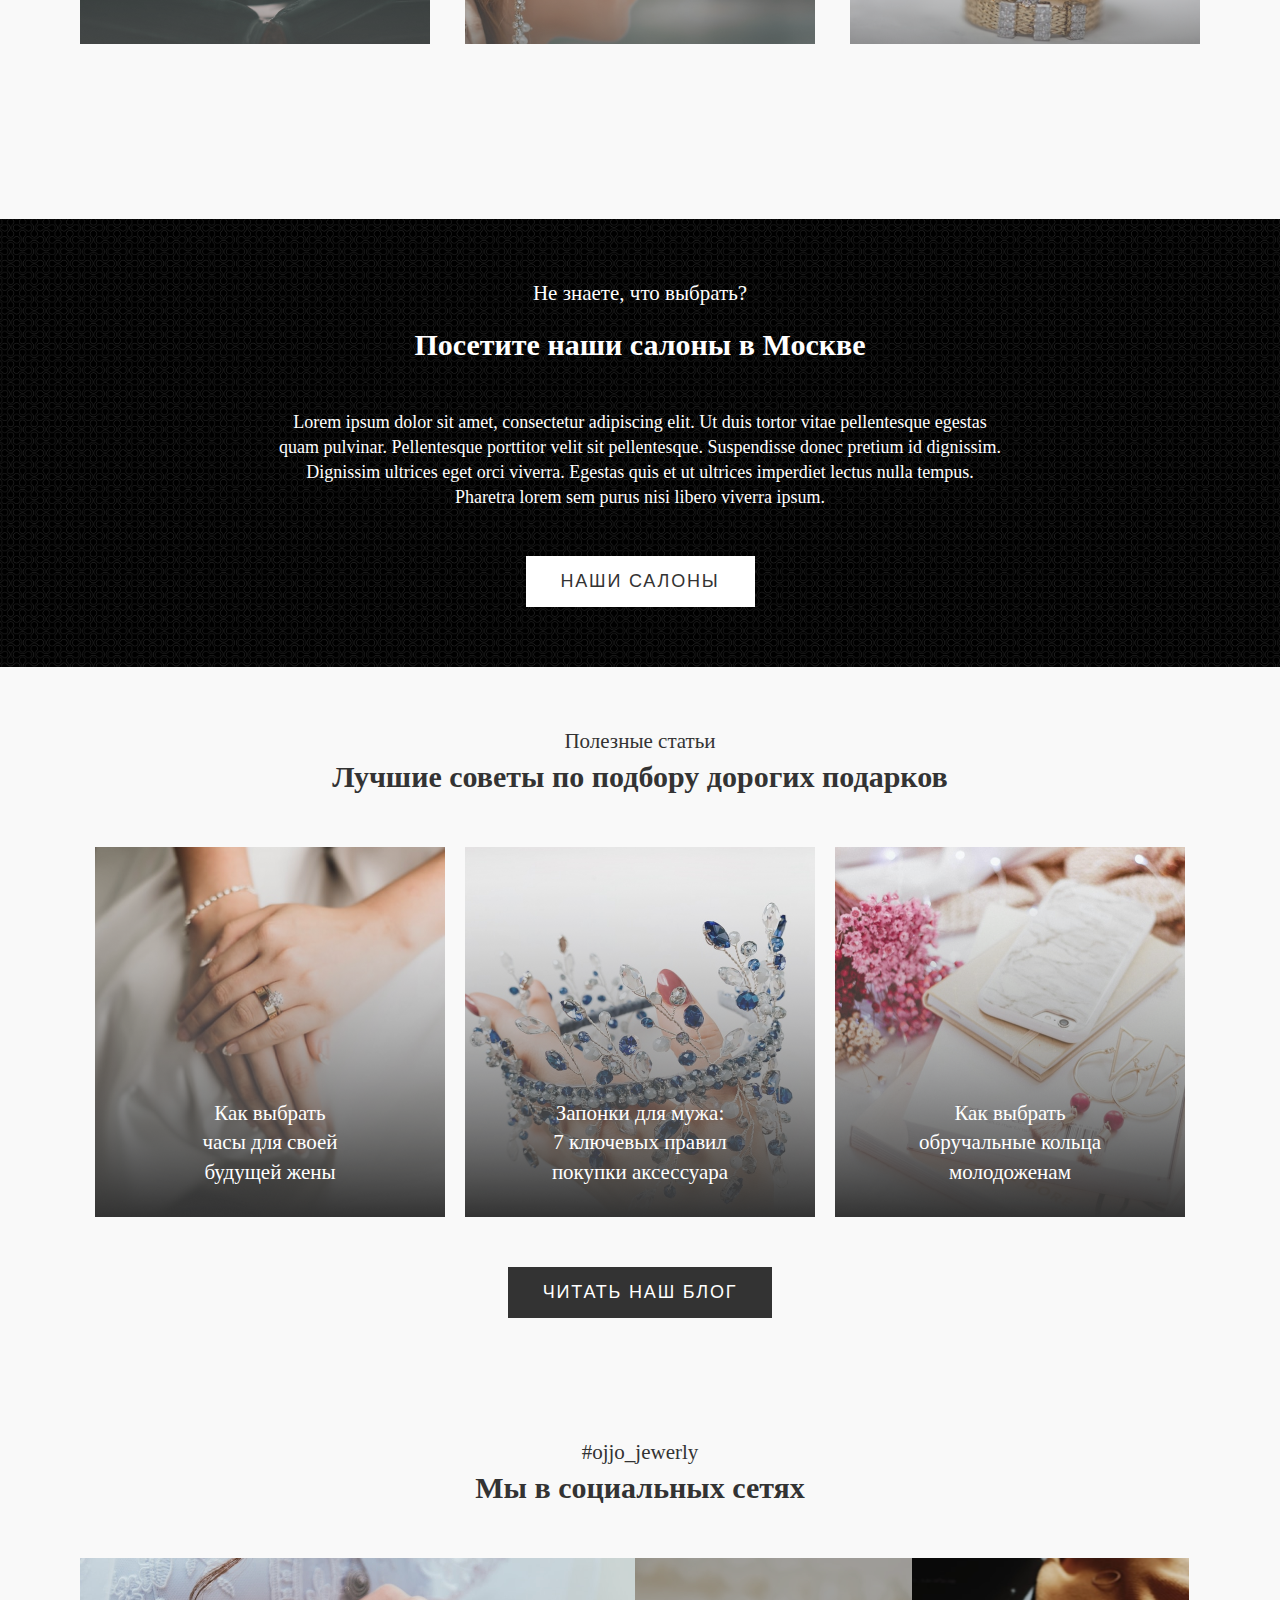
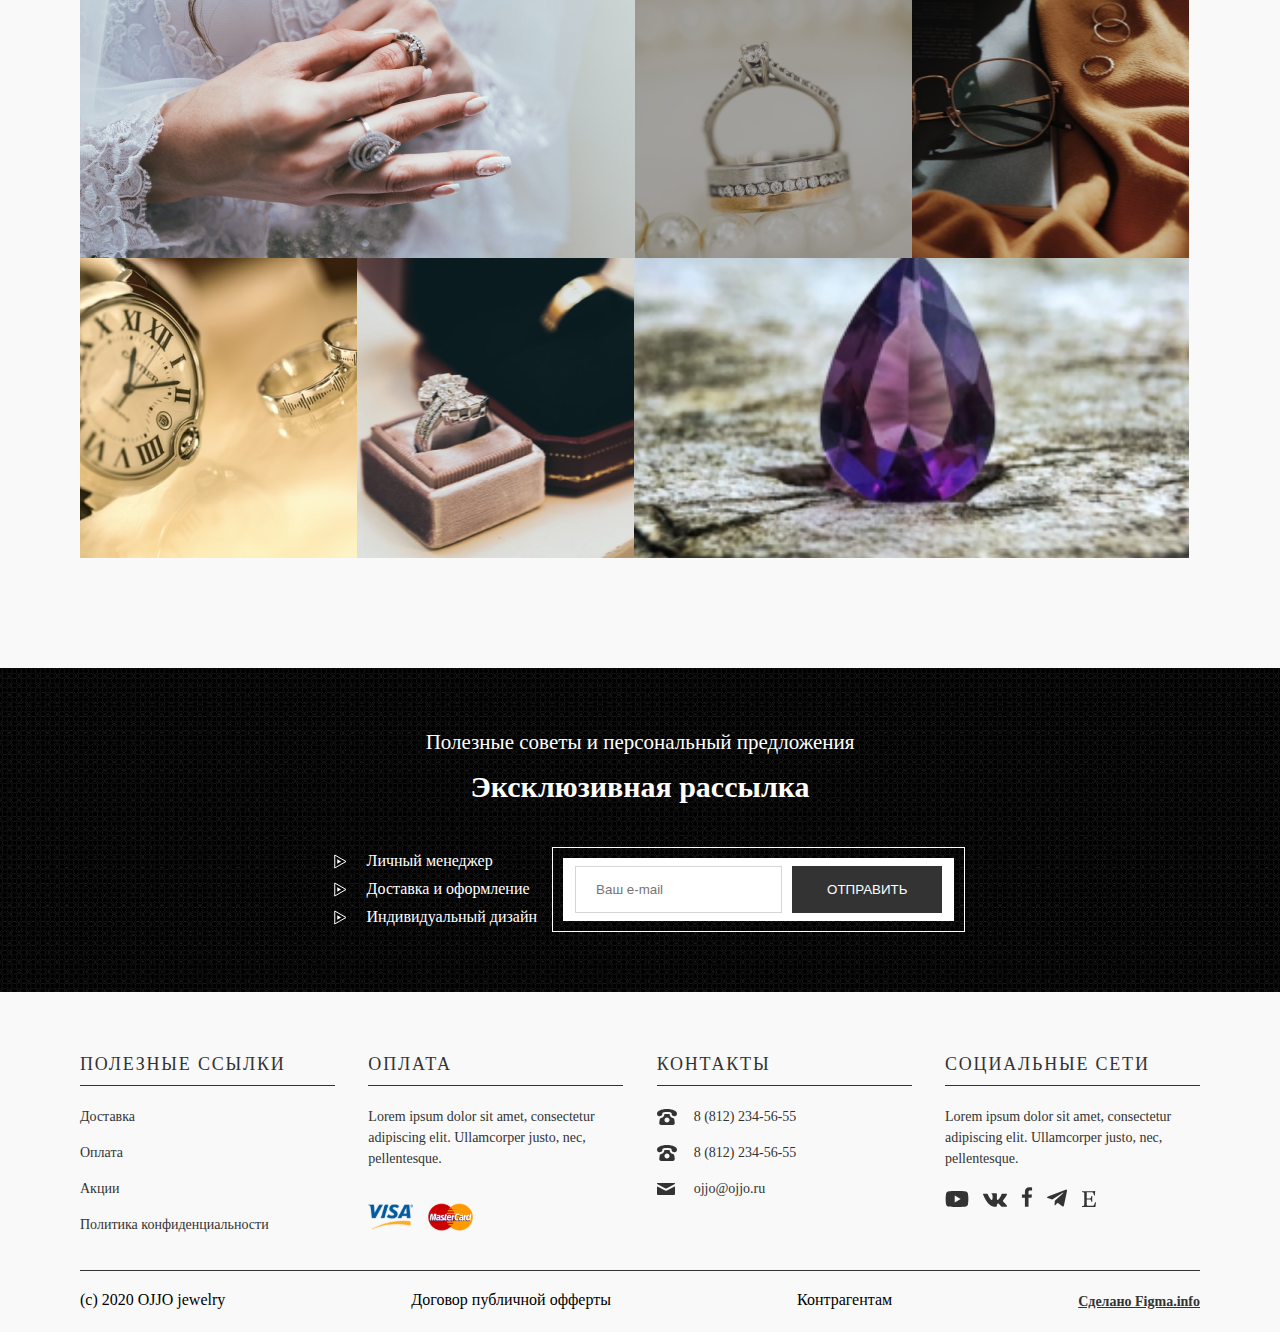
==== commit f289b5c7: "fix" ====
--- a/index.html
+++ b/index.html
@@ -302,7 +302,6 @@
 						</div>
 
 						<div class="bottom__block">
-							<!-- <div class="container"></div> -->
 							<hr>
 							<div class="bottom__content">
 								<p class="bottom__title">(c) 2020 OJJO jewelry</p>
--- a/Aelita/css/style.css
+++ b/Aelita/css/style.css
@@ -1 +1 @@
-::-webkit-scrollbar{width:10px}::-webkit-scrollbar-track{background-color:#212529;box-shadow:0px 5px 10px red}::-webkit-scrollbar-thumb{background:linear-gradient(to bottom, red, #002fff);border-radius:10px;border:2px solid #15c1e5}*,*:before,*:after{box-sizing:border-box;margin:0;padding:0;list-style:none;text-decoration:none;border:none;background:rgba(0,0,0,0)}body{-webkit-font-smoothing:antialiased;-moz-osx-font-smoothing:grayscale}body{background:url(../img/clients-bg.jpg) center no-repeat fixed;background-size:cover;width:100%;height:100vh}.wrapper{overflow:hidden;display:flex;flex-direction:column;min-height:100vh}.container{margin:0 auto;width:100%;max-width:1160px;padding:0 20px}.header{position:fixed;left:0;right:0;width:100%;z-index:1000}#header__scroll{margin:25px 0}.header__content{display:flex;justify-content:space-between;align-items:center}.header__left .header__ul{display:flex;justify-content:center;align-items:center}.header__left .header__ul a{margin:0 20px;font-family:"Gilroy";font-style:normal;font-weight:400;font-size:14px;line-height:150%;color:#fff}.header__right{display:flex;justify-content:center;align-items:center}.header__right .header__search{display:flex;justify-content:center;align-items:center}.header__right .header__search button{display:block;margin-right:15px}.header__right .header__search input{max-width:40px}.header__right .header__search input::-moz-placeholder{color:#fff}.header__right .header__search input:-ms-input-placeholder{color:#fff}.header__right .header__search input::placeholder{color:#fff}.header__right .header__auth{margin:0 40px}.header__right .header__auth a,.header__right .header__auth span{color:#fff}.header__right .header__prof button:last-child{margin-left:30px}.block__one{background:url(../img/bgc.png) center no-repeat;background-size:cover;overflow:hidden;display:flex;flex-direction:column;min-height:100vh}.block__one .block__one__content{width:100%;height:80vh;display:flex;justify-content:center;align-items:end}.block__one .block__one__content .block__one__title{text-align:center}.block__one .block__one__content .block__one__title h1{font-family:"Noto Serif";font-style:normal;font-weight:700;font-size:36px;line-height:49px;text-align:center;color:#fff;margin-bottom:50px}.block__one .block__one__content .block__one__title button{padding:15px 35px;background:#333;border:1px solid #fff;font-family:"Gilroy";font-style:normal;font-weight:500;font-size:18px;line-height:21px;text-align:center;letter-spacing:.1em;text-transform:uppercase;color:#fff;cursor:pointer}.block__one .advertisement{margin-top:auto}.block__one .advertisement hr{border:1px solid #fff;opacity:.5}.block__one .logos{display:flex;flex-wrap:wrap;justify-content:space-around;align-items:center}.block__one .logos a{position:relative;margin:15px 0}.block__one .logos .line::after{content:"";position:absolute;left:-15px;top:0;height:60px;border:1px solid #fff;opacity:.5;cursor:default}.block__one hr{border:1px solid #fff;opacity:.5}.block__two{background:#f9f9f9;position:relative;z-index:1}.block__two .content{display:flex;flex-direction:column;justify-content:center;align-items:center;padding:60px 0}.block__two .titles{display:flex;flex-direction:column;align-items:center}.block__two .title_1{font-family:"Gilroy";font-style:normal;font-weight:400;font-size:21px;line-height:140%;color:#333}.block__two .title_2{font-family:"Noto Serif";font-style:normal;font-weight:700;font-size:30px;line-height:41px}.block__two .buttons{display:flex;flex-wrap:wrap;justify-content:space-between;margin:57px 0}.block__two .buttons .button{display:flex;justify-content:center;align-items:center;position:relative;width:165px;height:55px;background:#f9f9f9;border:1px solid #d6d6d6;font-style:normal;font-weight:500;font-size:18px;line-height:21px;letter-spacing:.1em;text-transform:uppercase;cursor:pointer;transition:.7s}.block__two .buttons .button:hover{background:#333;color:#fff}.block__two .buttons .button::after{content:"";position:absolute;left:5px;top:5px;background-color:#f9f9f9;border:1px solid #d6d6d6;width:165px;height:55px;z-index:-1}.block__two .cards{margin-bottom:100px;display:flex;flex-wrap:wrap;justify-content:space-between;align-items:center}.block__two .card{display:flex;justify-content:center;align-items:flex-end;margin:15px 0;width:350px;height:200px;cursor:pointer}.block__two .card p{margin-bottom:50px;font-style:normal;font-weight:500;font-size:24px;line-height:28px;letter-spacing:.1em;text-transform:uppercase;color:#fff}.block__two .pic1{background:url(../img/cards/pic1.png)}.block__two .pic2{background:url(../img/cards/pic2.png)}.block__two .pic3{background:url(../img/cards/pic3.png)}.block__two .pic4{background:url(../img/cards/pic4.png)}.block__two .pic5{background:url(../img/cards/pic5.png)}.block__two .pic6{background:url(../img/cards/pic6.png)}.block__three{background:url(../img/back3.png) center no-repeat;background-size:cover;overflow:hidden;display:flex;flex-direction:column;align-items:center;justify-content:center}.block__three .block__three__content{display:flex;justify-content:center;flex-direction:column;align-items:center;padding:60px 0;width:100%;text-align:center}.block__three .block__three__content .title__1{margin-bottom:15px;font-style:normal;font-weight:400;font-size:21px;line-height:140%;color:#fff}.block__three .block__three__content .title__2{margin-bottom:45px;font-style:normal;font-weight:700;font-size:30px;line-height:41px;color:#fff}.block__three .block__three__content .text{max-width:730px;margin-bottom:45px}.block__three .block__three__content .text p{font-style:normal;font-size:18px;line-height:140%;color:#fff}.block__three .block__three__content .button button{padding:15px 35px;font-style:normal;font-weight:500;font-size:18px;line-height:21px;text-align:center;letter-spacing:.1em;text-transform:uppercase;color:#333;background:#fff}.block__four{background:#f9f9f9}.block__four .content{padding:60px 0;display:flex;flex-direction:column;justify-content:center;align-items:center;text-align:center}.block__four .content .title_1{font-style:normal;font-weight:400;font-size:21px;line-height:140%;color:#333}.block__four .content .title_2{font-style:normal;font-weight:700;font-size:30px;line-height:41px;color:#333}.block__four .content .cards{display:flex;flex-wrap:wrap;justify-content:space-between;align-items:center;margin:50px 0 50px 0}.block__four .content .cards .card{display:flex;justify-content:center;align-items:flex-end;width:350px;height:370px;margin:0 10px}.block__four .content .cards .card p{margin-bottom:30px;font-style:normal;font-weight:400;font-size:21px;line-height:140%;color:#fff}.block__four .content .cards .pic1{background:url(../img/back3-1.png)}.block__four .content .cards .pic2{background:url(../img/back3-2.png)}.block__four .content .cards .pic3{background:url(../img/back3-3.png)}.block__four .content button{padding:15px 35px;font-style:normal;font-weight:500;font-size:18px;line-height:21px;letter-spacing:.1em;text-transform:uppercase;color:#fff;background:#333}.block__five{background:#f9f9f9}.block__five .content{padding:60px 0;display:flex;flex-direction:column;justify-content:center;align-items:center;text-align:center}.block__five .content .title_1{font-style:normal;font-weight:400;font-size:21px;line-height:140%;color:#333}.block__five .content .title_2{font-style:normal;font-weight:700;font-size:30px;line-height:41px;color:#333}.block__five .content .cards{display:flex;flex-wrap:wrap;align-items:center;margin:50px 0}.block__five .content .card{display:flex;justify-content:center;align-items:center;width:277px;height:300px}.block__five .content .pic1{background:url(../img/cards3/pic1.png) no-repeat center;background-size:cover;width:555px;height:300px}.block__five .content .pic2{background:url(../img/cards3/pic2.png) no-repeat center;background-size:cover}.block__five .content .pic3{background:url(../img/cards3/pic3.png) no-repeat center;background-size:cover}.block__five .content .pic4{background:url(../img/cards3/pic4.png) no-repeat center;background-size:cover}.block__five .content .pic5{background:url(../img/cards3/pic5.png) no-repeat center;background-size:cover}.block__five .content .pic6{background:url(../img/cards3/pic6.png) no-repeat center;background-size:cover;width:555px;height:300px}.block__six{background:url(../img/back3.png) center no-repeat;background-size:cover}.block__six .content{padding:60px 0;display:flex;flex-direction:column;justify-content:center;align-items:center;text-align:center}.block__six .content .titles{margin-bottom:15px}.block__six .content .titles .title_1{margin-bottom:8px;font-style:normal;font-weight:400;font-size:21px;line-height:140%;color:#fff}.block__six .content .titles .title_2{margin-bottom:25px;font-style:normal;font-weight:700;font-size:30px;line-height:41px;color:#fff}.block__six .content .info{display:flex;justify-content:space-between;align-items:center}.block__six .content .info .info__left{display:flex;flex-direction:column;align-items:flex-start;line-height:28px}.block__six .content .info .info__left .info__text{color:#fff;margin:0 15px;background:url(../img/subscribe__icon.svg) no-repeat left;padding-left:37px}.block__six .content .info .info__right__border{border:1px solid #fff;padding:10px}.block__six .content .info .info__right{background:#fff}.block__six .content .info form{display:flex;justify-content:space-between;background:#fff;padding:8px 12px}.block__six .content .info input{border:1px solid #d6d6d6;padding:15px 8px 15px 20px}.block__six .content .info button{padding:15px 35px;background:#333;color:#fff;text-transform:uppercase;margin-left:10px}.footer{margin-top:auto;background:#f9f9f9}.footer .content{padding:60px 0}.footer .top__block{display:flex;justify-content:space-between}.footer .top__block .card{padding-right:30px;width:255px}.footer .top__block .card h3{padding-bottom:8px;font-style:normal;font-weight:500;font-size:18px;line-height:140%;letter-spacing:.1em;text-transform:uppercase;color:#333}.footer .top__block .card hr{border-bottom:1px solid #333;display:block}.footer .top__block .card .footer__nav{display:flex;flex-direction:column;padding:20px 0}.footer .top__block .card .footer__nav .card__text{font-style:normal;font-weight:400;font-size:14px;line-height:150%;color:#333}.footer .top__block .card .footer__nav .footer__nav__pay{display:flex;justify-content:flex-start;align-items:center}.footer .top__block .card .footer__nav .footer__nav__pay img{width:45px;margin:15px 15px 0 0}.footer .top__block .card .footer__nav .card__link{font-style:normal;font-weight:400;font-size:14px;line-height:150%;color:#333;margin-bottom:15px}.footer .top__block .card .card__number{font-style:normal;font-weight:400;font-size:14px;line-height:150%;color:#333;margin:0 0 15px 0}.footer .top__block .card .pic1{background:url(../img/pay1.svg) no-repeat left;padding-left:37px}.footer .top__block .card .pic3{background:url(../img/pay3.svg) no-repeat left;padding-left:37px}.footer .top__block .card .card__text{font-style:normal;font-weight:400;font-size:14px;line-height:150%;color:#333;margin-bottom:18px}.footer .top__block .card .contact__icons img{margin-right:10px}.footer .bottom__block hr{border-bottom:1px solid #333}.footer .bottom__block .bottom__content{margin:37px 0;display:flex;justify-content:space-between}.footer .bottom__block .bottom__link{font-style:normal;font-weight:600;font-size:14px;line-height:150%;text-align:right;-webkit-text-decoration-line:underline;text-decoration-line:underline;color:#333}+::-webkit-scrollbar{width:10px}::-webkit-scrollbar-track{background-color:#212529;box-shadow:0px 5px 10px red}::-webkit-scrollbar-thumb{background:linear-gradient(to bottom, red, #002fff);border-radius:10px;border:2px solid #15c1e5}*,*:before,*:after{box-sizing:border-box;margin:0;padding:0;list-style:none;text-decoration:none;border:none;background:rgba(0,0,0,0)}body{-webkit-font-smoothing:antialiased;-moz-osx-font-smoothing:grayscale}body{background:url(../img/clients-bg.jpg) center no-repeat fixed;background-size:cover;width:100%;height:100vh}.wrapper{overflow:hidden;display:flex;flex-direction:column;min-height:100vh}.container{margin:0 auto;width:100%;max-width:1160px;padding:0 20px}.header{position:fixed;left:0;right:0;width:100%;z-index:1000}#header__scroll{margin:25px 0}.header__content{display:flex;justify-content:space-between;align-items:center}.header__left .header__ul{display:flex;justify-content:center;align-items:center}.header__left .header__ul a{margin:0 20px;font-family:"Gilroy";font-style:normal;font-weight:400;font-size:14px;line-height:150%;color:#fff}.header__right{display:flex;justify-content:center;align-items:center}.header__right .header__search{display:flex;justify-content:center;align-items:center}.header__right .header__search button{display:block;margin-right:15px}.header__right .header__search input{max-width:40px}.header__right .header__search input::-moz-placeholder{color:#fff}.header__right .header__search input:-ms-input-placeholder{color:#fff}.header__right .header__search input::placeholder{color:#fff}.header__right .header__auth{margin:0 40px}.header__right .header__auth a,.header__right .header__auth span{color:#fff}.header__right .header__prof button:last-child{margin-left:30px}.block__one{background:url(../img/bgc.png) center no-repeat;background-size:cover;overflow:hidden;display:flex;flex-direction:column;min-height:100vh}.block__one .block__one__content{width:100%;height:80vh;display:flex;justify-content:center;align-items:end}.block__one .block__one__content .block__one__title{text-align:center}.block__one .block__one__content .block__one__title h1{font-family:"Noto Serif";font-style:normal;font-weight:700;font-size:36px;line-height:49px;text-align:center;color:#fff;margin-bottom:50px}.block__one .block__one__content .block__one__title button{padding:15px 35px;background:#333;border:1px solid #fff;font-family:"Gilroy";font-style:normal;font-weight:500;font-size:18px;line-height:21px;text-align:center;letter-spacing:.1em;text-transform:uppercase;color:#fff;cursor:pointer}.block__one .advertisement{margin-top:auto}.block__one .advertisement hr{border:1px solid #fff;opacity:.5}.block__one .logos{display:flex;flex-wrap:wrap;justify-content:space-around;align-items:center}.block__one .logos a{position:relative;margin:15px 0}.block__one .logos .line::after{content:"";position:absolute;left:-15px;top:0;height:60px;border:1px solid #fff;opacity:.5;cursor:default}.block__one hr{border:1px solid #fff;opacity:.5}.block__two{background:#f9f9f9;position:relative;z-index:1}.block__two .content{display:flex;flex-direction:column;justify-content:center;align-items:center;padding:60px 0}.block__two .titles{display:flex;flex-direction:column;align-items:center}.block__two .title_1{font-family:"Gilroy";font-style:normal;font-weight:400;font-size:21px;line-height:140%;color:#333}.block__two .title_2{font-family:"Noto Serif";font-style:normal;font-weight:700;font-size:30px;line-height:41px}.block__two .buttons{display:flex;flex-wrap:wrap;justify-content:space-between;margin:57px 0}.block__two .buttons .button{display:flex;justify-content:center;align-items:center;position:relative;width:165px;height:55px;background:#f9f9f9;border:1px solid #d6d6d6;font-style:normal;font-weight:500;font-size:18px;line-height:21px;letter-spacing:.1em;text-transform:uppercase;cursor:pointer;transition:.7s}.block__two .buttons .button:hover{background:#333;color:#fff}.block__two .buttons .button::after{content:"";position:absolute;left:5px;top:5px;background-color:#f9f9f9;border:1px solid #d6d6d6;width:165px;height:55px;z-index:-1}.block__two .cards{margin-bottom:100px;display:flex;flex-wrap:wrap;justify-content:space-between;align-items:center}.block__two .card{display:flex;justify-content:center;align-items:flex-end;margin:15px 0;width:350px;height:200px;cursor:pointer}.block__two .card p{margin-bottom:50px;font-style:normal;font-weight:500;font-size:24px;line-height:28px;letter-spacing:.1em;text-transform:uppercase;color:#fff}.block__two .pic1{background:url(../img/cards/pic1.png)}.block__two .pic2{background:url(../img/cards/pic2.png)}.block__two .pic3{background:url(../img/cards/pic3.png)}.block__two .pic4{background:url(../img/cards/pic4.png)}.block__two .pic5{background:url(../img/cards/pic5.png)}.block__two .pic6{background:url(../img/cards/pic6.png)}.block__three{background:url(../img/back3.png) center no-repeat;background-size:cover;overflow:hidden;display:flex;flex-direction:column;align-items:center;justify-content:center}.block__three .block__three__content{display:flex;justify-content:center;flex-direction:column;align-items:center;padding:60px 0;width:100%;text-align:center}.block__three .block__three__content .title__1{margin-bottom:15px;font-style:normal;font-weight:400;font-size:21px;line-height:140%;color:#fff}.block__three .block__three__content .title__2{margin-bottom:45px;font-style:normal;font-weight:700;font-size:30px;line-height:41px;color:#fff}.block__three .block__three__content .text{max-width:730px;margin-bottom:45px}.block__three .block__three__content .text p{font-style:normal;font-size:18px;line-height:140%;color:#fff}.block__three .block__three__content .button button{padding:15px 35px;font-style:normal;font-weight:500;font-size:18px;line-height:21px;text-align:center;letter-spacing:.1em;text-transform:uppercase;color:#333;background:#fff}.block__four{background:#f9f9f9}.block__four .content{padding:60px 0;display:flex;flex-direction:column;justify-content:center;align-items:center;text-align:center}.block__four .content .title_1{font-style:normal;font-weight:400;font-size:21px;line-height:140%;color:#333}.block__four .content .title_2{font-style:normal;font-weight:700;font-size:30px;line-height:41px;color:#333}.block__four .content .cards{display:flex;flex-wrap:wrap;justify-content:space-between;align-items:center;margin:50px 0 50px 0}.block__four .content .cards .card{display:flex;justify-content:center;align-items:flex-end;width:350px;height:370px;margin:0 10px}.block__four .content .cards .card p{margin-bottom:30px;font-style:normal;font-weight:400;font-size:21px;line-height:140%;color:#fff}.block__four .content .cards .pic1{background:url(../img/back3-1.png)}.block__four .content .cards .pic2{background:url(../img/back3-2.png)}.block__four .content .cards .pic3{background:url(../img/back3-3.png)}.block__four .content button{padding:15px 35px;font-style:normal;font-weight:500;font-size:18px;line-height:21px;letter-spacing:.1em;text-transform:uppercase;color:#fff;background:#333}.block__five{background:#f9f9f9}.block__five .content{padding:60px 0;display:flex;flex-direction:column;justify-content:center;align-items:center;text-align:center}.block__five .content .title_1{font-style:normal;font-weight:400;font-size:21px;line-height:140%;color:#333}.block__five .content .title_2{font-style:normal;font-weight:700;font-size:30px;line-height:41px;color:#333}.block__five .content .cards{display:flex;flex-wrap:wrap;align-items:center;margin:50px 0}.block__five .content .card{display:flex;justify-content:center;align-items:center;width:277px;height:300px}.block__five .content .pic1{background:url(../img/cards3/pic1.png) no-repeat center;background-size:cover;width:555px;height:300px}.block__five .content .pic2{background:url(../img/cards3/pic2.png) no-repeat center;background-size:cover}.block__five .content .pic3{background:url(../img/cards3/pic3.png) no-repeat center;background-size:cover}.block__five .content .pic4{background:url(../img/cards3/pic4.png) no-repeat center;background-size:cover}.block__five .content .pic5{background:url(../img/cards3/pic5.png) no-repeat center;background-size:cover}.block__five .content .pic6{background:url(../img/cards3/pic6.png) no-repeat center;background-size:cover;width:555px;height:300px}.block__six{background:url(../img/back3.png) center no-repeat;background-size:cover}.block__six .content{padding:60px 0;display:flex;flex-direction:column;justify-content:center;align-items:center;text-align:center}.block__six .content .titles{margin-bottom:15px}.block__six .content .titles .title_1{margin-bottom:8px;font-style:normal;font-weight:400;font-size:21px;line-height:140%;color:#fff}.block__six .content .titles .title_2{margin-bottom:25px;font-style:normal;font-weight:700;font-size:30px;line-height:41px;color:#fff}.block__six .content .info{display:flex;justify-content:space-between;align-items:center}.block__six .content .info .info__left{display:flex;flex-direction:column;align-items:flex-start;line-height:28px}.block__six .content .info .info__left .info__text{color:#fff;margin:0 15px;background:url(../img/subscribe__icon.svg) no-repeat left;padding-left:37px}.block__six .content .info .info__right__border{border:1px solid #fff;padding:10px}.block__six .content .info .info__right{background:#fff}.block__six .content .info form{display:flex;justify-content:space-between;background:#fff;padding:8px 12px}.block__six .content .info input{border:1px solid #d6d6d6;padding:15px 8px 15px 20px}.block__six .content .info button{padding:15px 35px;background:#333;color:#fff;text-transform:uppercase;margin-left:10px}.footer{margin-top:auto;background:#f9f9f9}.footer .content{padding-top:60px}.footer .top__block{display:flex;justify-content:space-between}.footer .top__block .card{width:255px}.footer .top__block .card h3{padding-bottom:8px;font-style:normal;font-weight:500;font-size:18px;line-height:140%;letter-spacing:.1em;text-transform:uppercase;color:#333}.footer .top__block .card hr{border-bottom:1px solid #333;display:block}.footer .top__block .card .footer__nav{display:flex;flex-direction:column;padding:20px 0}.footer .top__block .card .footer__nav .card__text{font-style:normal;font-weight:400;font-size:14px;line-height:150%;color:#333}.footer .top__block .card .footer__nav .footer__nav__pay{display:flex;justify-content:flex-start;align-items:center}.footer .top__block .card .footer__nav .footer__nav__pay img{width:45px;margin:15px 15px 0 0}.footer .top__block .card .footer__nav .card__link{font-style:normal;font-weight:400;font-size:14px;line-height:150%;color:#333;margin-bottom:15px}.footer .top__block .card .card__number{font-style:normal;font-weight:400;font-size:14px;line-height:150%;color:#333;margin:0 0 15px 0}.footer .top__block .card .pic1{background:url(../img/pay1.svg) no-repeat left;padding-left:37px}.footer .top__block .card .pic3{background:url(../img/pay3.svg) no-repeat left;padding-left:37px}.footer .top__block .card .card__text{font-style:normal;font-weight:400;font-size:14px;line-height:150%;color:#333;margin-bottom:18px}.footer .top__block .card .contact__icons img{margin-right:10px}.footer .bottom__block hr{border-bottom:1px solid #333}.footer .bottom__block .bottom__content{margin:20px 0;display:flex;justify-content:space-between}.footer .bottom__block .bottom__link{font-style:normal;font-weight:600;font-size:14px;line-height:150%;text-align:right;-webkit-text-decoration-line:underline;text-decoration-line:underline;color:#333}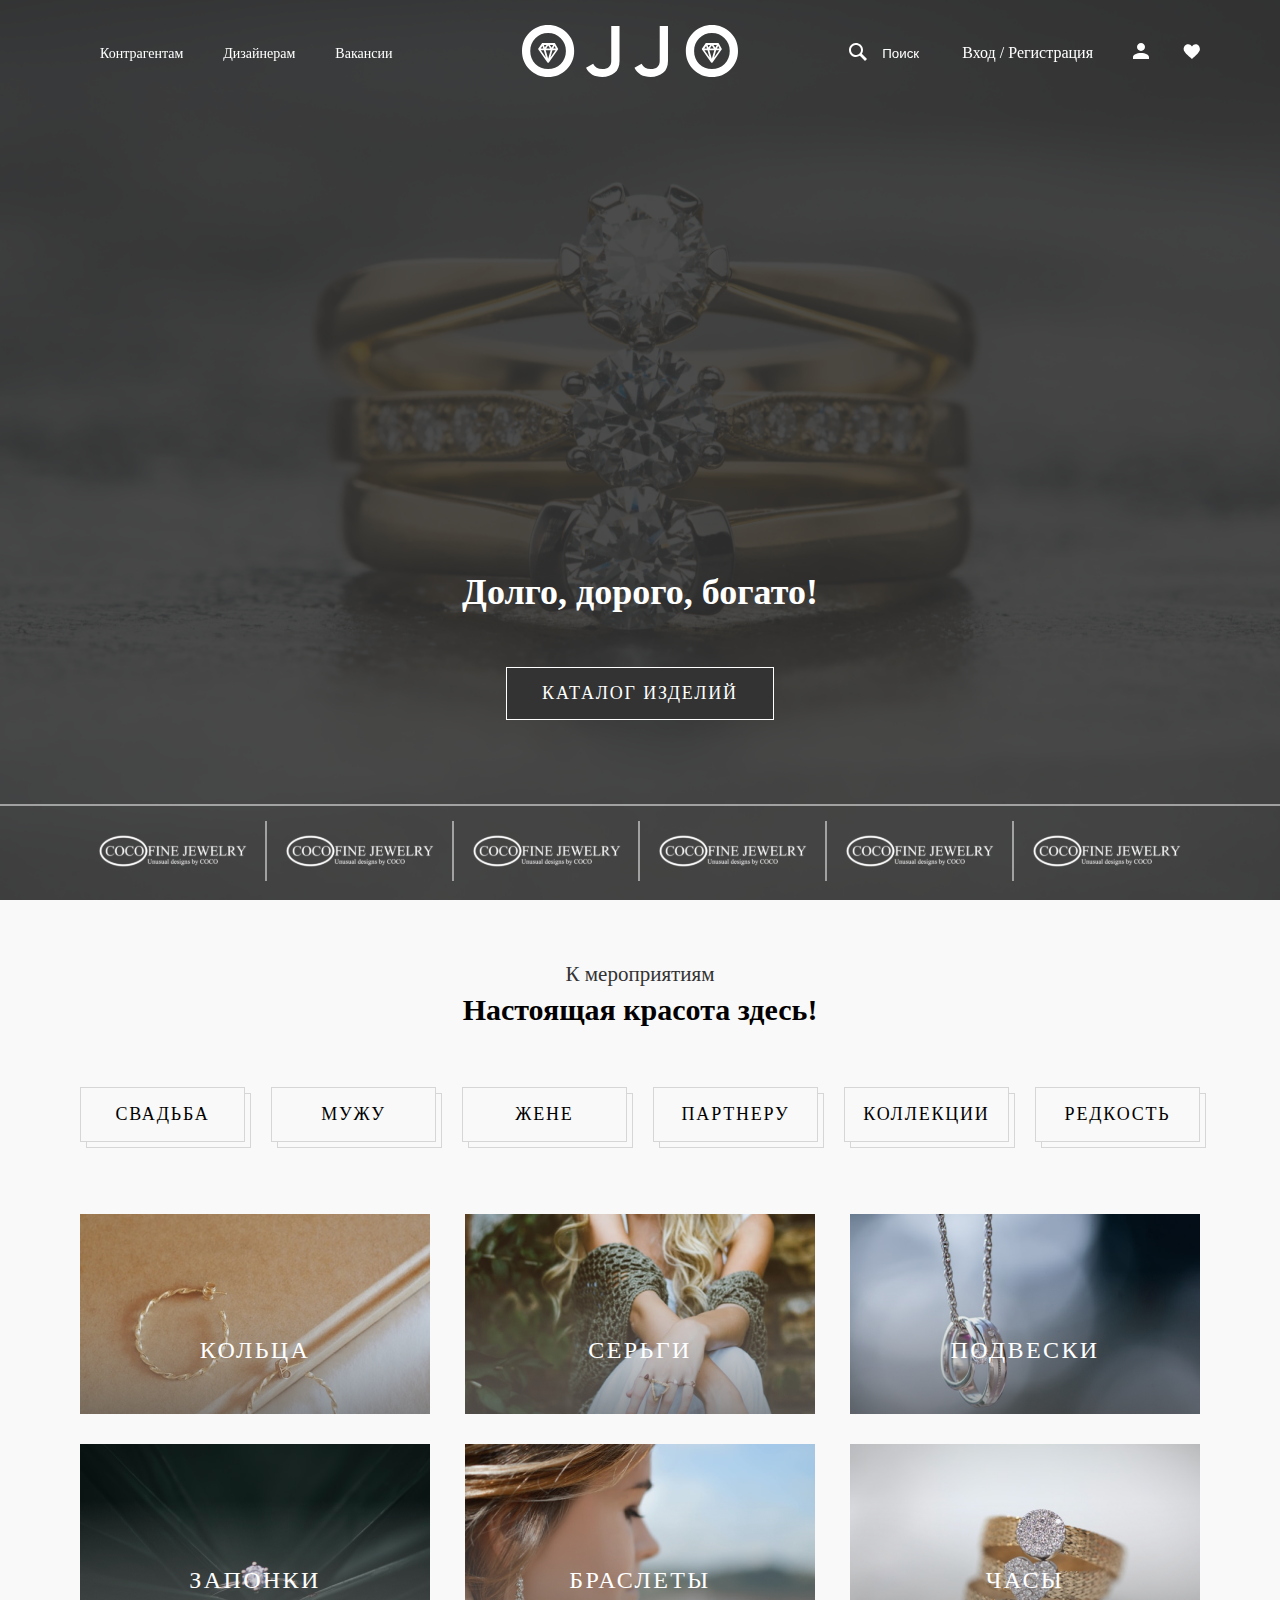
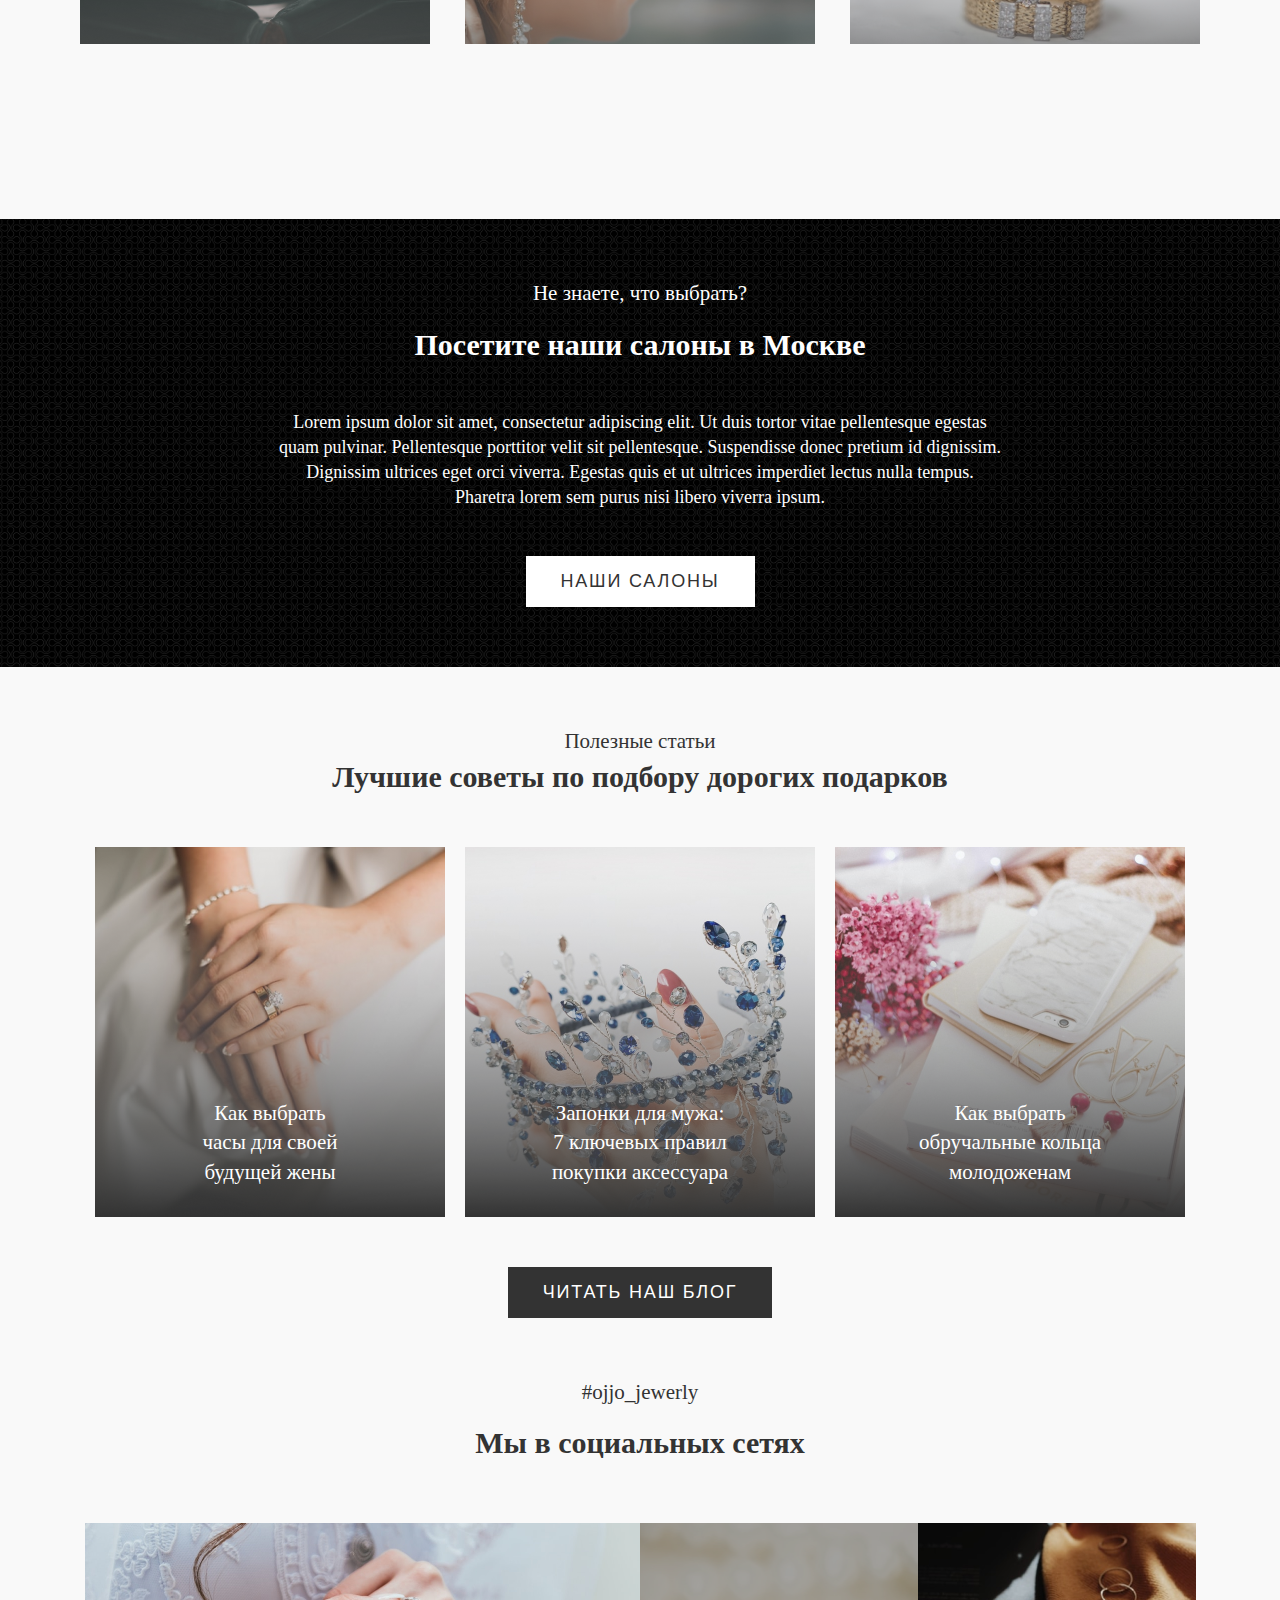
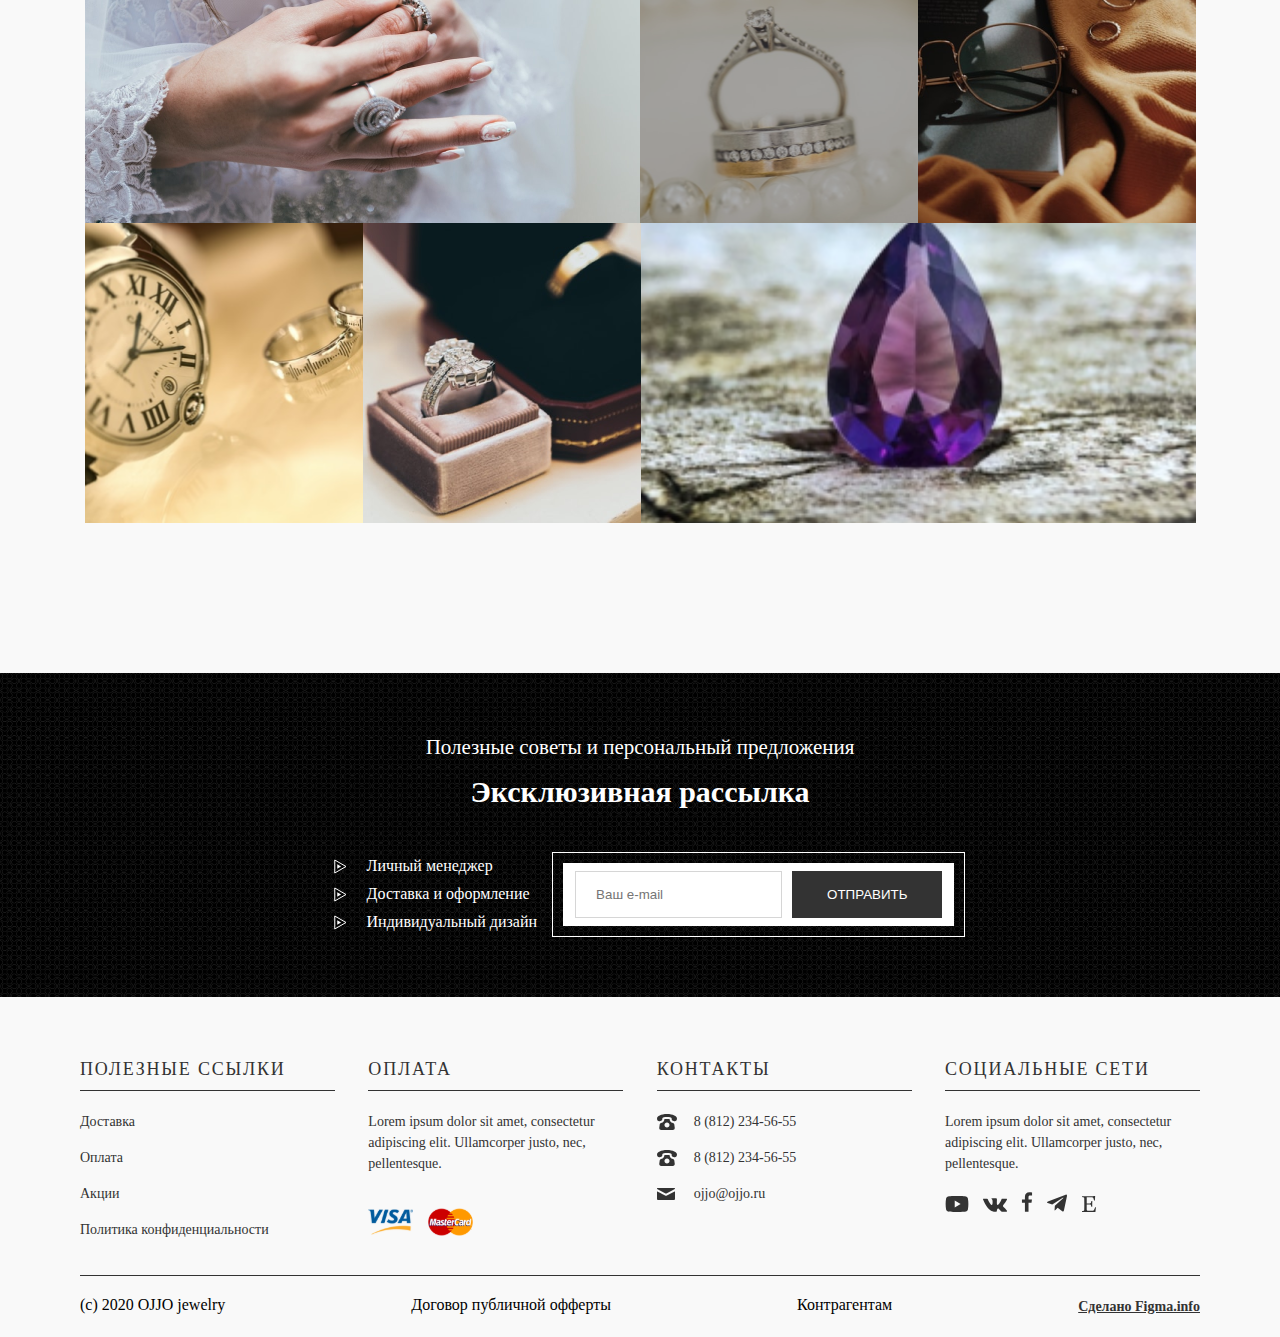
==== commit 3d9d8dcd: "Fix section 6" ====
--- a/index.html
+++ b/index.html
@@ -186,7 +186,6 @@
 				</section>
 
 				<!-- !Section -5 -->
-
 				<section class="block__five">
 					<div class="container">
 						<div class="content">
--- a/Aelita/css/style.css
+++ b/Aelita/css/style.css
@@ -1 +1 @@
-::-webkit-scrollbar{width:10px}::-webkit-scrollbar-track{background-color:#212529;box-shadow:0px 5px 10px red}::-webkit-scrollbar-thumb{background:linear-gradient(to bottom, red, #002fff);border-radius:10px;border:2px solid #15c1e5}*,*:before,*:after{box-sizing:border-box;margin:0;padding:0;list-style:none;text-decoration:none;border:none;background:rgba(0,0,0,0)}body{-webkit-font-smoothing:antialiased;-moz-osx-font-smoothing:grayscale}body{background:url(../img/clients-bg.jpg) center no-repeat fixed;background-size:cover;width:100%;height:100vh}.wrapper{overflow:hidden;display:flex;flex-direction:column;min-height:100vh}.container{margin:0 auto;width:100%;max-width:1160px;padding:0 20px}.header{position:fixed;left:0;right:0;width:100%;z-index:1000}#header__scroll{margin:25px 0}.header__content{display:flex;justify-content:space-between;align-items:center}.header__left .header__ul{display:flex;justify-content:center;align-items:center}.header__left .header__ul a{margin:0 20px;font-family:"Gilroy";font-style:normal;font-weight:400;font-size:14px;line-height:150%;color:#fff}.header__right{display:flex;justify-content:center;align-items:center}.header__right .header__search{display:flex;justify-content:center;align-items:center}.header__right .header__search button{display:block;margin-right:15px}.header__right .header__search input{max-width:40px}.header__right .header__search input::-moz-placeholder{color:#fff}.header__right .header__search input:-ms-input-placeholder{color:#fff}.header__right .header__search input::placeholder{color:#fff}.header__right .header__auth{margin:0 40px}.header__right .header__auth a,.header__right .header__auth span{color:#fff}.header__right .header__prof button:last-child{margin-left:30px}.block__one{background:url(../img/bgc.png) center no-repeat;background-size:cover;overflow:hidden;display:flex;flex-direction:column;min-height:100vh}.block__one .block__one__content{width:100%;height:80vh;display:flex;justify-content:center;align-items:end}.block__one .block__one__content .block__one__title{text-align:center}.block__one .block__one__content .block__one__title h1{font-family:"Noto Serif";font-style:normal;font-weight:700;font-size:36px;line-height:49px;text-align:center;color:#fff;margin-bottom:50px}.block__one .block__one__content .block__one__title button{padding:15px 35px;background:#333;border:1px solid #fff;font-family:"Gilroy";font-style:normal;font-weight:500;font-size:18px;line-height:21px;text-align:center;letter-spacing:.1em;text-transform:uppercase;color:#fff;cursor:pointer}.block__one .advertisement{margin-top:auto}.block__one .advertisement hr{border:1px solid #fff;opacity:.5}.block__one .logos{display:flex;flex-wrap:wrap;justify-content:space-around;align-items:center}.block__one .logos a{position:relative;margin:15px 0}.block__one .logos .line::after{content:"";position:absolute;left:-15px;top:0;height:60px;border:1px solid #fff;opacity:.5;cursor:default}.block__one hr{border:1px solid #fff;opacity:.5}.block__two{background:#f9f9f9;position:relative;z-index:1}.block__two .content{display:flex;flex-direction:column;justify-content:center;align-items:center;padding:60px 0}.block__two .titles{display:flex;flex-direction:column;align-items:center}.block__two .title_1{font-family:"Gilroy";font-style:normal;font-weight:400;font-size:21px;line-height:140%;color:#333}.block__two .title_2{font-family:"Noto Serif";font-style:normal;font-weight:700;font-size:30px;line-height:41px}.block__two .buttons{display:flex;flex-wrap:wrap;justify-content:space-between;margin:57px 0}.block__two .buttons .button{display:flex;justify-content:center;align-items:center;position:relative;width:165px;height:55px;background:#f9f9f9;border:1px solid #d6d6d6;font-style:normal;font-weight:500;font-size:18px;line-height:21px;letter-spacing:.1em;text-transform:uppercase;cursor:pointer;transition:.7s}.block__two .buttons .button:hover{background:#333;color:#fff}.block__two .buttons .button::after{content:"";position:absolute;left:5px;top:5px;background-color:#f9f9f9;border:1px solid #d6d6d6;width:165px;height:55px;z-index:-1}.block__two .cards{margin-bottom:100px;display:flex;flex-wrap:wrap;justify-content:space-between;align-items:center}.block__two .card{display:flex;justify-content:center;align-items:flex-end;margin:15px 0;width:350px;height:200px;cursor:pointer}.block__two .card p{margin-bottom:50px;font-style:normal;font-weight:500;font-size:24px;line-height:28px;letter-spacing:.1em;text-transform:uppercase;color:#fff}.block__two .pic1{background:url(../img/cards/pic1.png)}.block__two .pic2{background:url(../img/cards/pic2.png)}.block__two .pic3{background:url(../img/cards/pic3.png)}.block__two .pic4{background:url(../img/cards/pic4.png)}.block__two .pic5{background:url(../img/cards/pic5.png)}.block__two .pic6{background:url(../img/cards/pic6.png)}.block__three{background:url(../img/back3.png) center no-repeat;background-size:cover;overflow:hidden;display:flex;flex-direction:column;align-items:center;justify-content:center}.block__three .block__three__content{display:flex;justify-content:center;flex-direction:column;align-items:center;padding:60px 0;width:100%;text-align:center}.block__three .block__three__content .title__1{margin-bottom:15px;font-style:normal;font-weight:400;font-size:21px;line-height:140%;color:#fff}.block__three .block__three__content .title__2{margin-bottom:45px;font-style:normal;font-weight:700;font-size:30px;line-height:41px;color:#fff}.block__three .block__three__content .text{max-width:730px;margin-bottom:45px}.block__three .block__three__content .text p{font-style:normal;font-size:18px;line-height:140%;color:#fff}.block__three .block__three__content .button button{padding:15px 35px;font-style:normal;font-weight:500;font-size:18px;line-height:21px;text-align:center;letter-spacing:.1em;text-transform:uppercase;color:#333;background:#fff}.block__four{background:#f9f9f9}.block__four .content{padding:60px 0;display:flex;flex-direction:column;justify-content:center;align-items:center;text-align:center}.block__four .content .title_1{font-style:normal;font-weight:400;font-size:21px;line-height:140%;color:#333}.block__four .content .title_2{font-style:normal;font-weight:700;font-size:30px;line-height:41px;color:#333}.block__four .content .cards{display:flex;flex-wrap:wrap;justify-content:space-between;align-items:center;margin:50px 0 50px 0}.block__four .content .cards .card{display:flex;justify-content:center;align-items:flex-end;width:350px;height:370px;margin:0 10px}.block__four .content .cards .card p{margin-bottom:30px;font-style:normal;font-weight:400;font-size:21px;line-height:140%;color:#fff}.block__four .content .cards .pic1{background:url(../img/back3-1.png)}.block__four .content .cards .pic2{background:url(../img/back3-2.png)}.block__four .content .cards .pic3{background:url(../img/back3-3.png)}.block__four .content button{padding:15px 35px;font-style:normal;font-weight:500;font-size:18px;line-height:21px;letter-spacing:.1em;text-transform:uppercase;color:#fff;background:#333}.block__five{background:#f9f9f9}.block__five .content{padding:60px 0;display:flex;flex-direction:column;justify-content:center;align-items:center;text-align:center}.block__five .content .title_1{font-style:normal;font-weight:400;font-size:21px;line-height:140%;color:#333}.block__five .content .title_2{font-style:normal;font-weight:700;font-size:30px;line-height:41px;color:#333}.block__five .content .cards{display:flex;flex-wrap:wrap;align-items:center;margin:50px 0}.block__five .content .card{display:flex;justify-content:center;align-items:center;width:277px;height:300px}.block__five .content .pic1{background:url(../img/cards3/pic1.png) no-repeat center;background-size:cover;width:555px;height:300px}.block__five .content .pic2{background:url(../img/cards3/pic2.png) no-repeat center;background-size:cover}.block__five .content .pic3{background:url(../img/cards3/pic3.png) no-repeat center;background-size:cover}.block__five .content .pic4{background:url(../img/cards3/pic4.png) no-repeat center;background-size:cover}.block__five .content .pic5{background:url(../img/cards3/pic5.png) no-repeat center;background-size:cover}.block__five .content .pic6{background:url(../img/cards3/pic6.png) no-repeat center;background-size:cover;width:555px;height:300px}.block__six{background:url(../img/back3.png) center no-repeat;background-size:cover}.block__six .content{padding:60px 0;display:flex;flex-direction:column;justify-content:center;align-items:center;text-align:center}.block__six .content .titles{margin-bottom:15px}.block__six .content .titles .title_1{margin-bottom:8px;font-style:normal;font-weight:400;font-size:21px;line-height:140%;color:#fff}.block__six .content .titles .title_2{margin-bottom:25px;font-style:normal;font-weight:700;font-size:30px;line-height:41px;color:#fff}.block__six .content .info{display:flex;justify-content:space-between;align-items:center}.block__six .content .info .info__left{display:flex;flex-direction:column;align-items:flex-start;line-height:28px}.block__six .content .info .info__left .info__text{color:#fff;margin:0 15px;background:url(../img/subscribe__icon.svg) no-repeat left;padding-left:37px}.block__six .content .info .info__right__border{border:1px solid #fff;padding:10px}.block__six .content .info .info__right{background:#fff}.block__six .content .info form{display:flex;justify-content:space-between;background:#fff;padding:8px 12px}.block__six .content .info input{border:1px solid #d6d6d6;padding:15px 8px 15px 20px}.block__six .content .info button{padding:15px 35px;background:#333;color:#fff;text-transform:uppercase;margin-left:10px}.footer{margin-top:auto;background:#f9f9f9}.footer .content{padding-top:60px}.footer .top__block{display:flex;justify-content:space-between}.footer .top__block .card{width:255px}.footer .top__block .card h3{padding-bottom:8px;font-style:normal;font-weight:500;font-size:18px;line-height:140%;letter-spacing:.1em;text-transform:uppercase;color:#333}.footer .top__block .card hr{border-bottom:1px solid #333;display:block}.footer .top__block .card .footer__nav{display:flex;flex-direction:column;padding:20px 0}.footer .top__block .card .footer__nav .card__text{font-style:normal;font-weight:400;font-size:14px;line-height:150%;color:#333}.footer .top__block .card .footer__nav .footer__nav__pay{display:flex;justify-content:flex-start;align-items:center}.footer .top__block .card .footer__nav .footer__nav__pay img{width:45px;margin:15px 15px 0 0}.footer .top__block .card .footer__nav .card__link{font-style:normal;font-weight:400;font-size:14px;line-height:150%;color:#333;margin-bottom:15px}.footer .top__block .card .card__number{font-style:normal;font-weight:400;font-size:14px;line-height:150%;color:#333;margin:0 0 15px 0}.footer .top__block .card .pic1{background:url(../img/pay1.svg) no-repeat left;padding-left:37px}.footer .top__block .card .pic3{background:url(../img/pay3.svg) no-repeat left;padding-left:37px}.footer .top__block .card .card__text{font-style:normal;font-weight:400;font-size:14px;line-height:150%;color:#333;margin-bottom:18px}.footer .top__block .card .contact__icons img{margin-right:10px}.footer .bottom__block hr{border-bottom:1px solid #333}.footer .bottom__block .bottom__content{margin:20px 0;display:flex;justify-content:space-between}.footer .bottom__block .bottom__link{font-style:normal;font-weight:600;font-size:14px;line-height:150%;text-align:right;-webkit-text-decoration-line:underline;text-decoration-line:underline;color:#333}+::-webkit-scrollbar{width:10px}::-webkit-scrollbar-track{background-color:#212529;box-shadow:0px 5px 10px red}::-webkit-scrollbar-thumb{background:linear-gradient(to bottom, red, #002fff);border-radius:10px;border:2px solid #15c1e5}*,*:before,*:after{box-sizing:border-box;margin:0;padding:0;list-style:none;text-decoration:none;border:none;background:rgba(0,0,0,0)}body{-webkit-font-smoothing:antialiased;-moz-osx-font-smoothing:grayscale}body{background:url(../img/clients-bg.jpg) center no-repeat fixed;background-size:cover;width:100%;height:100vh}.wrapper{overflow:hidden;display:flex;flex-direction:column;min-height:100vh}.container{margin:0 auto;width:100%;max-width:1160px;padding:0 20px}.header{position:fixed;left:0;right:0;width:100%;z-index:1000}#header__scroll{margin:25px 0}.header__content{display:flex;justify-content:space-between;align-items:center}.header__left .header__ul{display:flex;justify-content:center;align-items:center}.header__left .header__ul a{margin:0 20px;font-family:"Gilroy";font-style:normal;font-weight:400;font-size:14px;line-height:150%;color:#fff}.header__right{display:flex;justify-content:center;align-items:center}.header__right .header__search{display:flex;justify-content:center;align-items:center}.header__right .header__search button{display:block;margin-right:15px}.header__right .header__search input{max-width:40px}.header__right .header__search input::-moz-placeholder{color:#fff}.header__right .header__search input:-ms-input-placeholder{color:#fff}.header__right .header__search input::placeholder{color:#fff}.header__right .header__auth{margin:0 40px}.header__right .header__auth a,.header__right .header__auth span{color:#fff}.header__right .header__prof button:last-child{margin-left:30px}.block__one{background:url(../img/bgc.png) center no-repeat;background-size:cover;overflow:hidden;display:flex;flex-direction:column;min-height:100vh}.block__one .block__one__content{width:100%;height:80vh;display:flex;justify-content:center;align-items:end}.block__one .block__one__content .block__one__title{text-align:center}.block__one .block__one__content .block__one__title h1{font-family:"Noto Serif";font-style:normal;font-weight:700;font-size:36px;line-height:49px;text-align:center;color:#fff;margin-bottom:50px}.block__one .block__one__content .block__one__title button{padding:15px 35px;background:#333;border:1px solid #fff;font-family:"Gilroy";font-style:normal;font-weight:500;font-size:18px;line-height:21px;text-align:center;letter-spacing:.1em;text-transform:uppercase;color:#fff;cursor:pointer}.block__one .advertisement{margin-top:auto}.block__one .advertisement hr{border:1px solid #fff;opacity:.5}.block__one .logos{display:flex;flex-wrap:wrap;justify-content:space-around;align-items:center}.block__one .logos a{position:relative;margin:15px 0}.block__one .logos .line::after{content:"";position:absolute;left:-15px;top:0;height:60px;border:1px solid #fff;opacity:.5;cursor:default}.block__one hr{border:1px solid #fff;opacity:.5}.block__two{background:#f9f9f9;position:relative;z-index:1}.block__two .content{display:flex;flex-direction:column;justify-content:center;align-items:center;padding:60px 0}.block__two .titles{display:flex;flex-direction:column;align-items:center}.block__two .title_1{font-family:"Gilroy";font-style:normal;font-weight:400;font-size:21px;line-height:140%;color:#333;text-align:center}.block__two .title_2{font-family:"Noto Serif";font-style:normal;font-weight:700;font-size:30px;line-height:41px;text-align:center}.block__two .buttons{display:flex;flex-wrap:wrap;justify-content:space-between;margin:57px 0;width:100%}.block__two .buttons .button{display:flex;justify-content:center;align-items:center;position:relative;width:165px;height:55px;background:#f9f9f9;border:1px solid #d6d6d6;font-style:normal;font-weight:500;font-size:18px;line-height:21px;letter-spacing:.1em;text-transform:uppercase;cursor:pointer;transition:.7s}.block__two .buttons .button:hover{background:#333;color:#fff}.block__two .buttons .button::after{content:"";position:absolute;left:5px;top:5px;background-color:#f9f9f9;border:1px solid #d6d6d6;width:165px;height:55px;z-index:-1}.block__two .cards{margin-bottom:100px;display:flex;flex-wrap:wrap;justify-content:space-between;align-items:center}.block__two .card{display:flex;justify-content:center;align-items:flex-end;margin:15px 0;width:350px;height:200px;cursor:pointer}.block__two .card p{margin-bottom:50px;font-style:normal;font-weight:500;font-size:24px;line-height:28px;letter-spacing:.1em;text-transform:uppercase;color:#fff}.block__two .pic1{background:url(../img/cards/pic1.png)}.block__two .pic2{background:url(../img/cards/pic2.png)}.block__two .pic3{background:url(../img/cards/pic3.png)}.block__two .pic4{background:url(../img/cards/pic4.png)}.block__two .pic5{background:url(../img/cards/pic5.png)}.block__two .pic6{background:url(../img/cards/pic6.png)}.block__three{background:url(../img/back3.png) center no-repeat;background-size:cover;overflow:hidden;display:flex;flex-direction:column;align-items:center;justify-content:center}.block__three .block__three__content{display:flex;justify-content:center;flex-direction:column;align-items:center;padding:60px 0;width:100%;text-align:center}.block__three .block__three__content .title__1{margin-bottom:15px;font-style:normal;font-weight:400;font-size:21px;line-height:140%;color:#fff}.block__three .block__three__content .title__2{margin-bottom:45px;font-style:normal;font-weight:700;font-size:30px;line-height:41px;color:#fff}.block__three .block__three__content .text{max-width:730px;margin-bottom:45px}.block__three .block__three__content .text p{font-style:normal;font-size:18px;line-height:140%;color:#fff}.block__three .block__three__content .button button{padding:15px 35px;font-style:normal;font-weight:500;font-size:18px;line-height:21px;text-align:center;letter-spacing:.1em;text-transform:uppercase;color:#333;background:#fff}.block__four{background:#f9f9f9}.block__four .content{padding:60px 0;display:flex;flex-direction:column;justify-content:center;align-items:center;text-align:center}.block__four .content .title_1{font-style:normal;font-weight:400;font-size:21px;line-height:140%;color:#333}.block__four .content .title_2{font-style:normal;font-weight:700;font-size:30px;line-height:41px;color:#333}.block__four .content .cards{display:flex;flex-wrap:wrap;justify-content:space-between;align-items:center;margin:50px 0 50px 0}.block__four .content .cards .card{display:flex;justify-content:center;align-items:flex-end;width:350px;height:370px;margin:0 10px}.block__four .content .cards .card p{margin-bottom:30px;font-style:normal;font-weight:400;font-size:21px;line-height:140%;color:#fff}.block__four .content .cards .pic1{background:url(../img/back3-1.png)}.block__four .content .cards .pic2{background:url(../img/back3-2.png)}.block__four .content .cards .pic3{background:url(../img/back3-3.png)}.block__four .content button{padding:15px 35px;font-style:normal;font-weight:500;font-size:18px;line-height:21px;letter-spacing:.1em;text-transform:uppercase;color:#fff;background:#333}.block__five{background:#f9f9f9}.block__five .content{text-align:center;padding-bottom:150px}.block__five .title_1{font-style:normal;font-weight:400;font-size:21px;line-height:140%;color:#333}.block__five .title_2{margin:15px 0 60px 0;font-family:"Noto Serif Bold";font-style:normal;font-weight:700;font-size:30px;line-height:41px;color:#333}.block__five .cards{display:flex;flex-wrap:wrap;justify-content:center;align-items:center}.block__five .card{width:278px;height:300px;cursor:pointer}.block__five .pic1{background:url(../img/cards3/pic1.png) no-repeat center;background-size:cover;width:555px;height:300px}.block__five .pic2{background:url(../img/cards3/pic2.png) no-repeat center;background-size:cover}.block__five .pic3{background:url(../img/cards3/pic3.png) no-repeat center;background-size:cover}.block__five .pic4{background:url(../img/cards3/pic4.png) no-repeat center;background-size:cover}.block__five .pic5{background:url(../img/cards3/pic5.png) no-repeat center;background-size:cover}.block__five .pic6{background:url(../img/cards3/pic6.png) no-repeat center;background-size:cover;width:555px;height:300px}.block__six{background:url(../img/back3.png) center no-repeat;background-size:cover}.block__six .content{padding:60px 0;display:flex;flex-direction:column;justify-content:center;align-items:center;text-align:center}.block__six .content .titles{margin-bottom:15px}.block__six .content .titles .title_1{margin-bottom:8px;font-style:normal;font-weight:400;font-size:21px;line-height:140%;color:#fff}.block__six .content .titles .title_2{margin-bottom:25px;font-style:normal;font-weight:700;font-size:30px;line-height:41px;color:#fff}.block__six .content .info{display:flex;justify-content:space-between;align-items:center}.block__six .content .info .info__left{display:flex;flex-direction:column;align-items:flex-start;line-height:28px}.block__six .content .info .info__left .info__text{color:#fff;margin:0 15px;background:url(../img/subscribe__icon.svg) no-repeat left;padding-left:37px}.block__six .content .info .info__right__border{border:1px solid #fff;padding:10px}.block__six .content .info .info__right{background:#fff}.block__six .content .info form{display:flex;justify-content:space-between;background:#fff;padding:8px 12px}.block__six .content .info input{border:1px solid #d6d6d6;padding:15px 8px 15px 20px}.block__six .content .info button{padding:15px 35px;background:#333;color:#fff;text-transform:uppercase;margin-left:10px}.footer{margin-top:auto;background:#f9f9f9}.footer .content{padding-top:60px}.footer .top__block{display:flex;justify-content:space-between}.footer .top__block .card{width:255px}.footer .top__block .card h3{padding-bottom:8px;font-style:normal;font-weight:500;font-size:18px;line-height:140%;letter-spacing:.1em;text-transform:uppercase;color:#333}.footer .top__block .card hr{border-bottom:1px solid #333;display:block}.footer .top__block .card .footer__nav{display:flex;flex-direction:column;padding:20px 0}.footer .top__block .card .footer__nav .card__text{font-style:normal;font-weight:400;font-size:14px;line-height:150%;color:#333}.footer .top__block .card .footer__nav .footer__nav__pay{display:flex;justify-content:flex-start;align-items:center}.footer .top__block .card .footer__nav .footer__nav__pay img{width:45px;margin:15px 15px 0 0}.footer .top__block .card .footer__nav .card__link{font-style:normal;font-weight:400;font-size:14px;line-height:150%;color:#333;margin-bottom:15px}.footer .top__block .card .card__number{font-style:normal;font-weight:400;font-size:14px;line-height:150%;color:#333;margin:0 0 15px 0}.footer .top__block .card .pic1{background:url(../img/pay1.svg) no-repeat left;padding-left:37px}.footer .top__block .card .pic3{background:url(../img/pay3.svg) no-repeat left;padding-left:37px}.footer .top__block .card .card__text{font-style:normal;font-weight:400;font-size:14px;line-height:150%;color:#333;margin-bottom:18px}.footer .top__block .card .contact__icons img{margin-right:10px}.footer .bottom__block hr{border-bottom:1px solid #333}.footer .bottom__block .bottom__content{margin:20px 0;display:flex;justify-content:space-between}.footer .bottom__block .bottom__link{font-style:normal;font-weight:600;font-size:14px;line-height:150%;text-align:right;-webkit-text-decoration-line:underline;text-decoration-line:underline;color:#333}@media(max-width: 1170px){.advertisement{display:none}.block__two .buttons{justify-content:center}.block__two .button{margin:10px}.block__two .cards{justify-content:center}.block__two .card{margin:15px}.block__four .content .cards{display:flex;justify-content:center}.block__four .content .cards .card{margin:15px}}